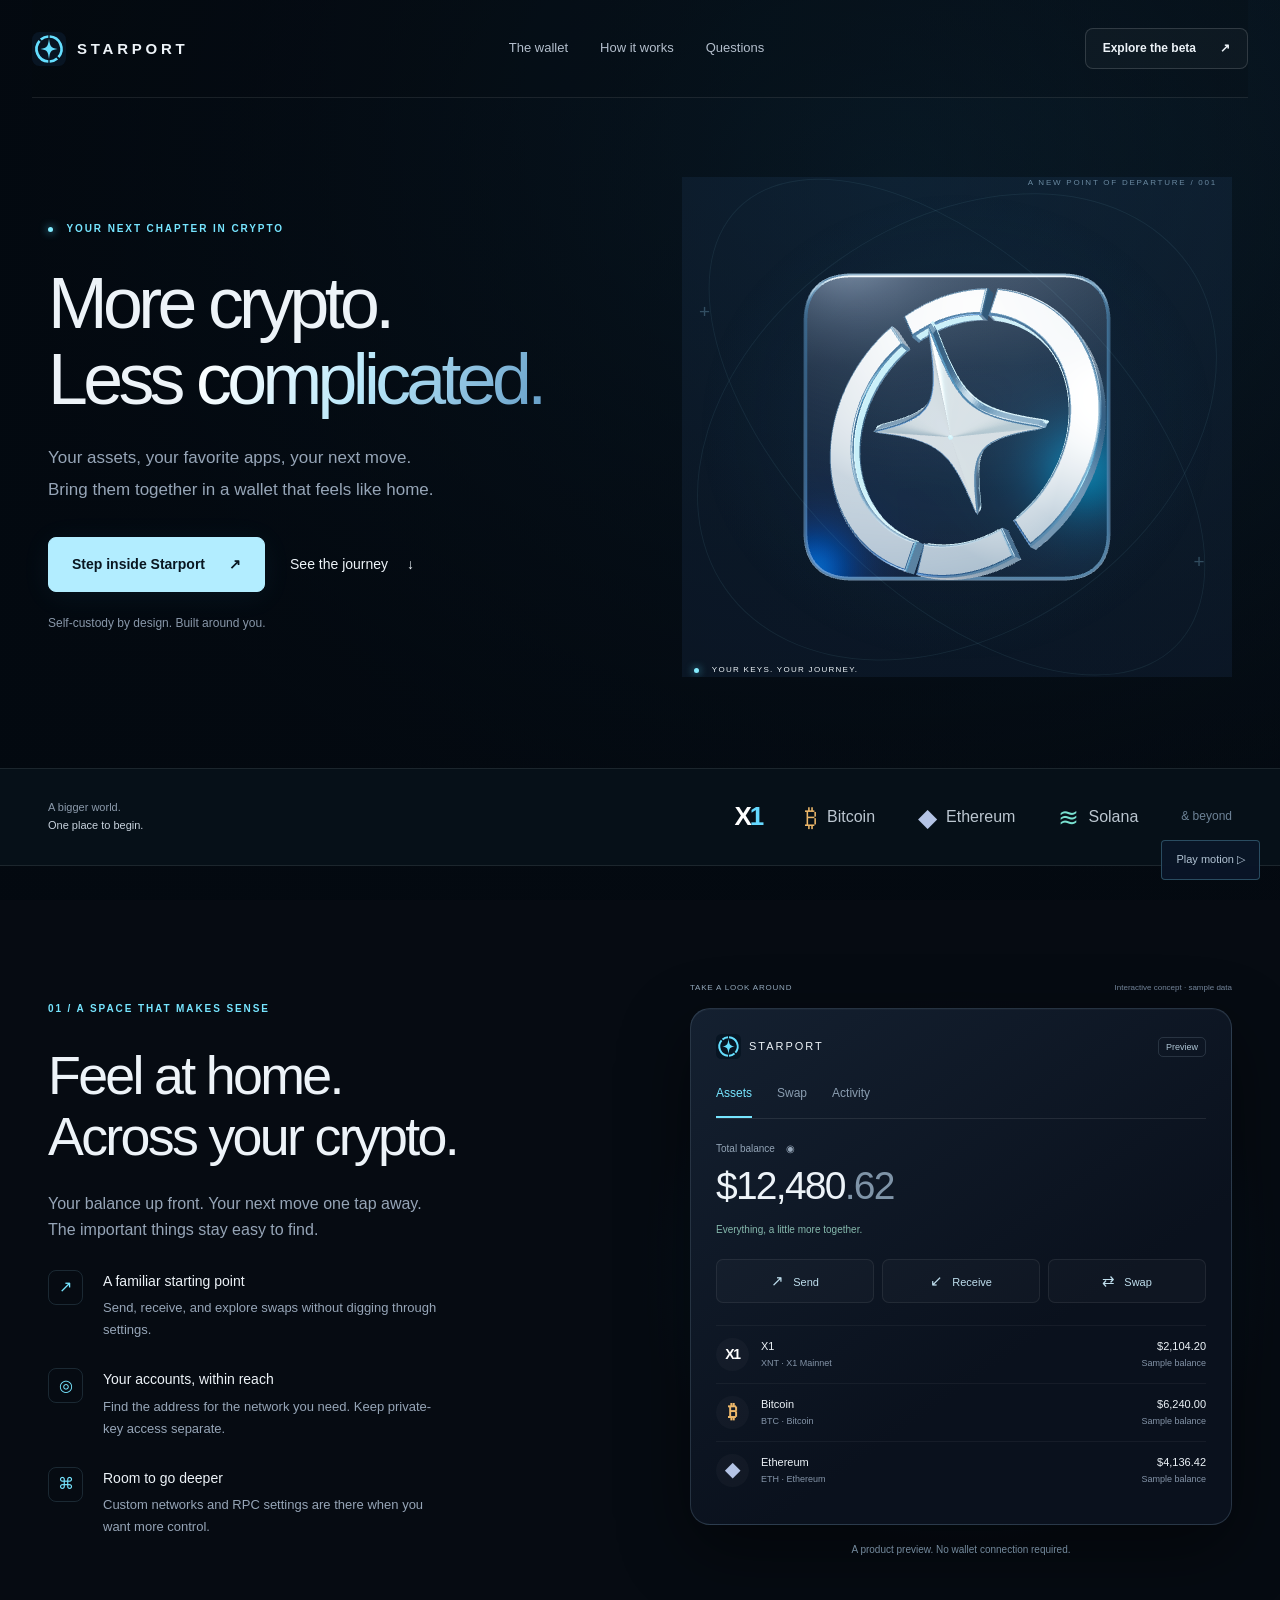
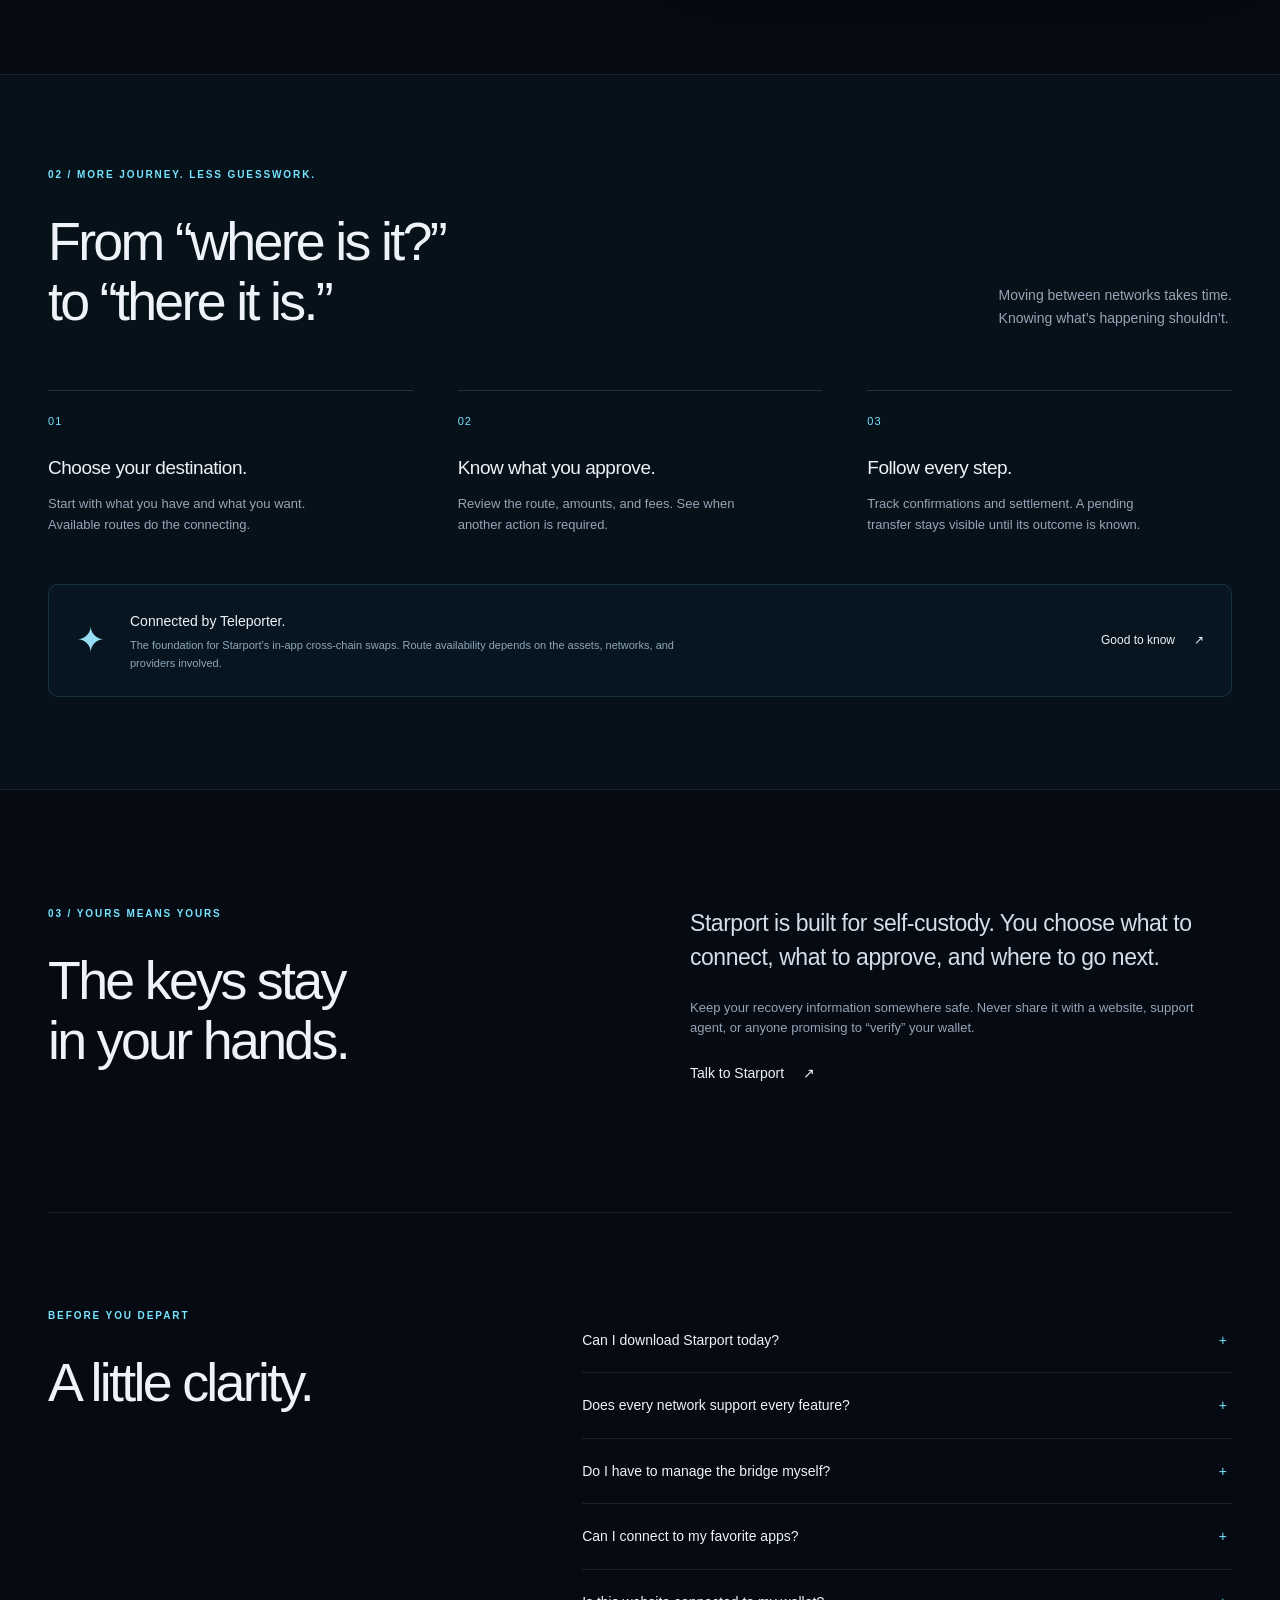
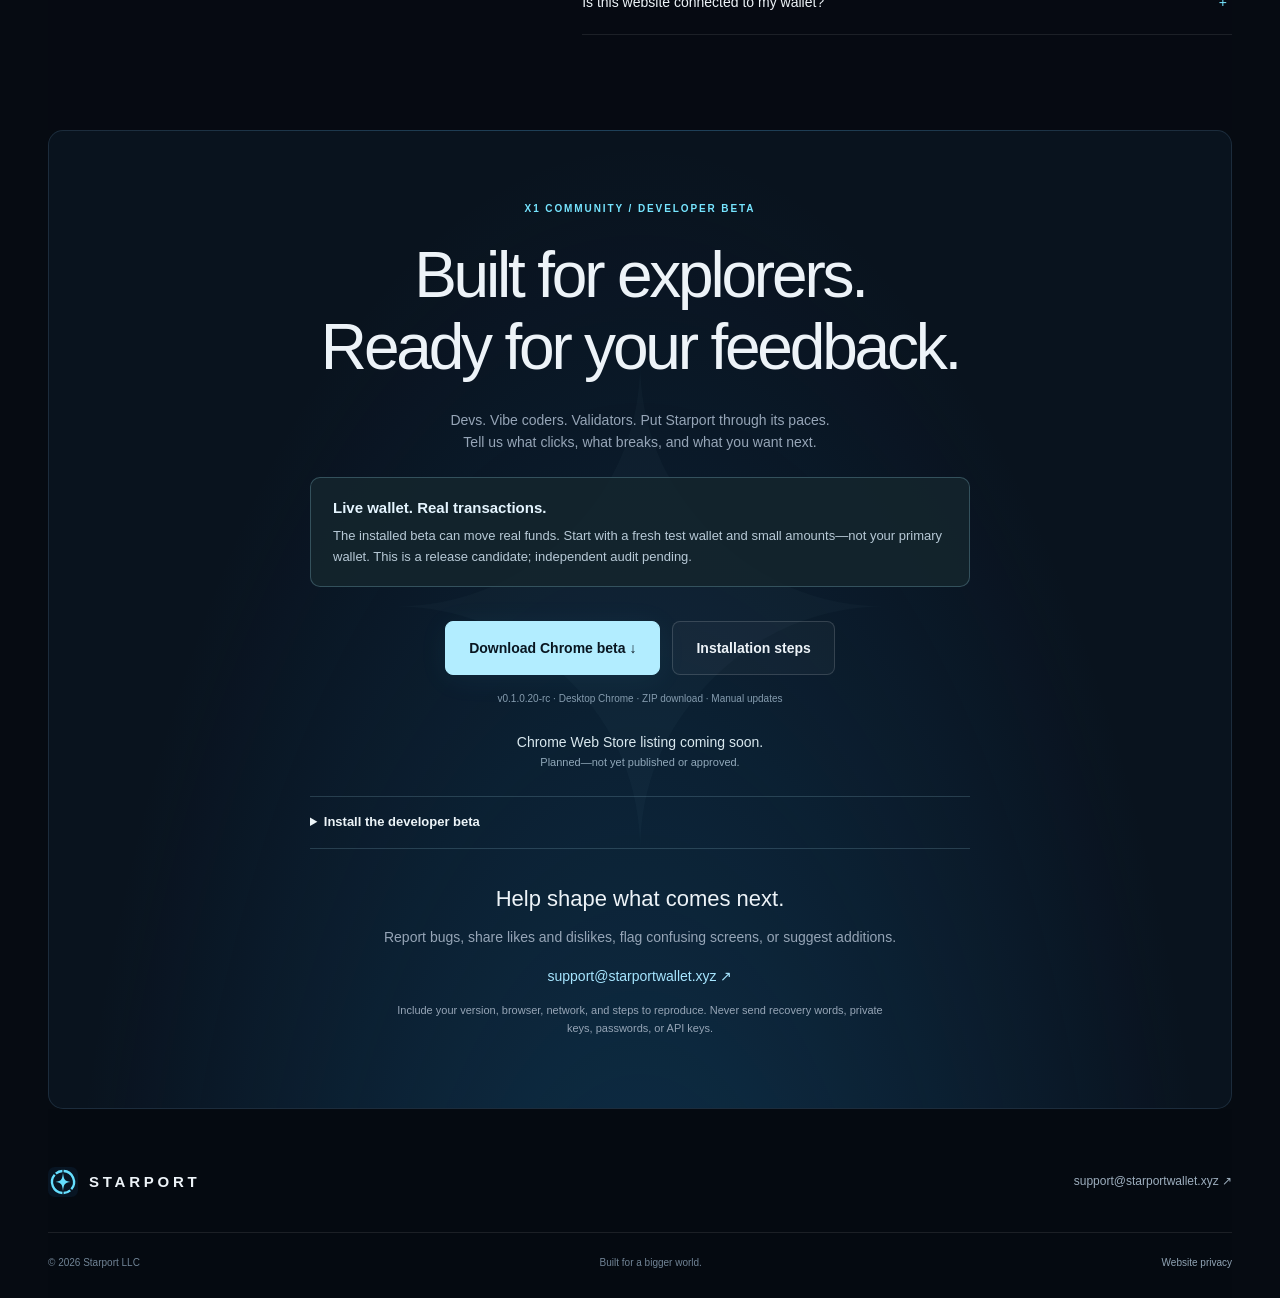
==== index.html @ 845c90f6 "beta: ship 0.1.0.20 download (approved visuals + astronaut cinema)" ====
<!doctype html>
<html lang="en">
<head>
  <meta charset="utf-8"><meta name="viewport" content="width=device-width,initial-scale=1">
  <meta name="theme-color" content="#060b12">
  <title>Starport — More crypto. Less complicated.</title>
  <meta name="description" content="Meet Starport, a self-custody wallet built to bring your crypto together. Explore the wallet, cross-chain journey tracking, and the Chrome release preview.">
  <meta property="og:title" content="Starport — More crypto. Less complicated."><meta property="og:description" content="Your keys. Your journey. A new home for your crypto."><meta property="og:type" content="website">
  <link rel="icon" href="assets/starport-mark.svg" type="image/svg+xml"><link rel="stylesheet" href="styles.87970f1f2871.css">
  <script src="script.26eb4e8bde75.js" defer></script><script src="cinema.3ae6d7ea10ac.js" defer></script>
</head>
<body>
<div class="cinema" aria-hidden="true"><video id="film-a" muted playsinline preload="none" tabindex="-1" disablepictureinpicture></video><video id="film-b" muted playsinline preload="none" tabindex="-1" disablepictureinpicture></video></div>
<a class="skip" href="#main">Skip to content</a>
<header class="header"><a class="wordmark" href="#" aria-label="Starport home"><img src="assets/starport-mark.svg" width="34" height="34" alt="">STARPORT</a><nav aria-label="Main navigation"><a href="#wallet">The wallet</a><a href="#journey">How it works</a><a href="#questions">Questions</a></nav><a class="button small" href="#access">Explore the beta <span aria-hidden="true">↗</span></a></header>
<main id="main">
<section class="hero wrap" aria-labelledby="hero-title">
  <div class="hero-copy"><p class="eyebrow"><span class="dot"></span> YOUR NEXT CHAPTER IN CRYPTO</p><h1 id="hero-title">More crypto.<br>Less <em>complicated.</em></h1><p class="lede">Your assets, your favorite apps, your next move.<br class="desktop"> Bring them together in a wallet that feels like home.</p><div class="hero-actions"><a class="button primary" href="#wallet">Step inside Starport <span aria-hidden="true">↗</span></a><a class="text-link" href="#journey">See the journey <span aria-hidden="true">↓</span></a></div><p class="quiet hero-note">Self-custody by design. Built around you.</p></div>
  <div class="hero-art"><div class="orbit orbit-one"></div><div class="orbit orbit-two"></div><div class="cross cross-one">+</div><div class="cross cross-two">+</div><div class="coordinate">A NEW POINT OF DEPARTURE / 001</div><iframe id="gyro" src="assets/gyroscope.html" title="Animated Starport emblem: independently rotating star and portal" loading="eager"></iframe><div class="art-bottom"><span><span class="dot"></span> YOUR KEYS. YOUR JOURNEY.</span><button id="motion" class="motion" type="button" aria-pressed="false">Pause motion <span aria-hidden="true">Ⅱ</span></button></div></div>
</section>
<section class="chain-band" aria-label="Network families"><div class="wrap chain-inner"><p>A bigger world.<br><strong>One place to begin.</strong></p><div class="chain-names"><span class="x1">X<span>1</span></span><span><b class="btc">₿</b> Bitcoin</span><span><b class="eth">◆</b> Ethereum</span><span><b class="sol">≋</b> Solana</span><span class="and-more">& beyond</span></div></div></section>
<section class="section wrap showcase" id="wallet"><div class="section-copy"><p class="eyebrow">01 / A SPACE THAT MAKES SENSE</p><h2>Feel at home.<br>Across your crypto.</h2><p>Your balance up front. Your next move one tap away. The important things stay easy to find.</p><div class="feature-line"><span>↗</span><div><h3>A familiar starting point</h3><p>Send, receive, and explore swaps without digging through settings.</p></div></div><div class="feature-line"><span>◎</span><div><h3>Your accounts, within reach</h3><p>Find the address for the network you need. Keep private-key access separate.</p></div></div><div class="feature-line"><span>⌘</span><div><h3>Room to go deeper</h3><p>Custom networks and RPC settings are there when you want more control.</p></div></div></div>
  <div class="demo-zone"><div class="demo-caption"><span>TAKE A LOOK AROUND</span><span>Interactive concept · sample data</span></div><div class="wallet-demo"><div class="wallet-top"><span class="wallet-brand"><img src="assets/starport-mark.svg" alt="" width="25" height="25"> STARPORT</span><span class="sample-pill">Preview</span></div><div role="tablist" aria-label="Explore the wallet" class="tabs"><button id="tab-assets" role="tab" aria-selected="true" aria-controls="panel-assets">Assets</button><button id="tab-swap" role="tab" aria-selected="false" aria-controls="panel-swap" tabindex="-1">Swap</button><button id="tab-activity" role="tab" aria-selected="false" aria-controls="panel-activity" tabindex="-1">Activity</button></div>
    <div id="panel-assets" role="tabpanel" aria-labelledby="tab-assets" tabindex="0"><div class="balance"><span>Total balance <span aria-hidden="true">◉</span></span><strong>$12,480<span>.62</span></strong><small>Everything, a little more together.</small></div><div class="quick-actions"><button data-demo="send">↗ <span>Send</span></button><button data-demo="receive">↙ <span>Receive</span></button><button data-tab="swap">⇄ <span>Swap</span></button></div><div class="asset-row"><b class="coin x1-coin">X1</b><div><strong>X1</strong><small>XNT · X1 Mainnet</small></div><div><strong>$2,104.20</strong><small>Sample balance</small></div></div><div class="asset-row"><b class="coin btc">₿</b><div><strong>Bitcoin</strong><small>BTC · Bitcoin</small></div><div><strong>$6,240.00</strong><small>Sample balance</small></div></div><div class="asset-row"><b class="coin eth">◆</b><div><strong>Ethereum</strong><small>ETH · Ethereum</small></div><div><strong>$4,136.42</strong><small>Sample balance</small></div></div></div>
    <div id="panel-swap" role="tabpanel" aria-labelledby="tab-swap" tabindex="0" hidden><div class="panel-title"><h3>Where to next?</h3><p>A clear view before you approve.</p></div><div class="swap-field"><label for="demo-amount">You send · sample route</label><div><input id="demo-amount" type="number" min="0" step="0.001" value="0.01"><strong>BTC <small>Bitcoin</small></strong></div></div><div class="swap-arrow" aria-hidden="true">↓</div><div class="swap-field"><span>You receive</span><div><strong id="demo-output">600.00</strong><strong>USDC <small>on X1</small></strong></div></div><p class="demo-warning">Illustrative only. This is not a live quote or an available-route guarantee.</p><button class="button primary full" id="demo-route">Explore the steps →</button></div>
    <div id="panel-activity" role="tabpanel" aria-labelledby="tab-activity" tabindex="0" hidden><div class="panel-title"><h3>Your journey, in view.</h3><p>Example: Bitcoin → USDC on X1</p></div><ol class="progress-list"><li class="complete"><span>✓</span><div><strong>Transfer submitted</strong><small>Source transaction sent</small></div></li><li class="current"><span>2</span><div><strong>Waiting for confirmations</strong><small>2 of 3 · illustrative progress</small></div></li><li><span>3</span><div><strong>Arrive on X1</strong><small>Waiting for the previous step</small></div></li></ol><div class="status-note">You can keep exploring.<small>Real activity follows network evidence, not a countdown.</small></div></div>
  </div><div class="demo-foot">A product preview. No wallet connection required.</div></div>
</section>
<section class="journey-section" id="journey"><div class="wrap"><div class="section-heading"><div><p class="eyebrow">02 / MORE JOURNEY. LESS GUESSWORK.</p><h2>From “where is it?”<br>to “there it is.”</h2></div><p>Moving between networks takes time.<br>Knowing what’s happening shouldn’t.</p></div><div class="journey-steps"><article><span class="step-number">01</span><h3>Choose your destination.</h3><p>Start with what you have and what you want. Available routes do the connecting.</p></article><article><span class="step-number">02</span><h3>Know what you approve.</h3><p>Review the route, amounts, and fees. See when another action is required.</p></article><article><span class="step-number">03</span><h3>Follow every step.</h3><p>Track confirmations and settlement. A pending transfer stays visible until its outcome is known.</p></article></div><div class="teleporter"><span class="mini-star">✦</span><div><strong>Connected by Teleporter.</strong><p>The foundation for Starport’s in-app cross-chain swaps. Route availability depends on the assets, networks, and providers involved.</p></div><a class="text-link" href="#questions">Good to know <span aria-hidden="true">↗</span></a></div></div></section>
<section class="section wrap ownership"><div><p class="eyebrow">03 / YOURS MEANS YOURS</p><h2>The keys stay<br>in your hands.</h2></div><div><p class="large-copy">Starport is built for self-custody. You choose what to connect, what to approve, and where to go next.</p><p>Keep your recovery information somewhere safe. Never share it with a website, support agent, or anyone promising to “verify” your wallet.</p><a class="text-link" href="mailto:support@starportwallet.xyz">Talk to Starport <span aria-hidden="true">↗</span></a></div></section>
<section class="wrap faq-section" id="questions"><div><p class="eyebrow">BEFORE YOU DEPART</p><h2>A little clarity.</h2></div><div class="faqs"><details><summary>Can I download Starport today?</summary><p>Yes. Experienced users can download the live developer beta below and load it unpacked in desktop Chrome. Mainnet transactions use real funds. The Chrome Web Store listing is coming soon (planned; not yet published or approved). iOS and Android are planned.</p></details><details><summary>Does every network support every feature?</summary><p>No. Holding assets, connecting to an app, signing transactions, and in-app swaps are different capabilities. Availability varies by network and route. A custom RPC does not automatically enable swaps or token-price data.</p></details><details><summary>Do I have to manage the bridge myself?</summary><p>Starport brings supported routes and their progress into the wallet. Networks still need time to confirm transactions, and some routes may need another approval or a recovery step. The wallet should tell you when action is required.</p></details><details><summary>Can I connect to my favorite apps?</summary><p>Connection depends on the app’s wallet discovery and the network it uses. Starport’s browser extension is being tested with compatible apps. Some apps need to add Starport to their wallet picker.</p></details><details><summary>Is this website connected to my wallet?</summary><p>No. The preview uses sample data and cannot sign or send transactions. It does not ask for your seed phrase, private key, or wallet connection.</p></details></div></section>
<section class="wrap access" id="access"><div class="access-glow" aria-hidden="true">✦</div><p class="eyebrow">X1 COMMUNITY / DEVELOPER BETA</p><h2>Built for explorers.<br>Ready for your feedback.</h2><p>Devs. Vibe coders. Validators. Put Starport through its paces.<br>Tell us what clicks, what breaks, and what you want next.</p><div class="live-notice"><strong>Live wallet. Real transactions.</strong><span>The installed beta can move real funds. Start with a fresh test wallet and small amounts—not your primary wallet. This is a release candidate; independent audit pending.</span></div><div class="beta-actions"><a class="button primary" href="downloads/STARPORT_BETA_0.1.0.20.zip" download>Download Chrome beta ↓</a><a class="button" href="#beta-install">Installation steps</a></div><span class="access-note">v0.1.0.20-rc · Desktop Chrome · ZIP download · Manual updates</span><p class="store-note">Chrome Web Store listing coming soon.<small>Planned—not yet published or approved.</small></p><details class="beta-details" id="beta-install"><summary>Install the developer beta</summary><ol><li>Download and extract the ZIP into a permanent folder.</li><li>Open <code>chrome://extensions</code> in Chrome and turn on <strong>Developer mode</strong>.</li><li>Choose <strong>Load unpacked</strong> and select the package’s <strong>extension</strong> folder containing <code>manifest.json</code>.</li><li>Pin Starport, open it, and create a separate beta wallet. Back up your recovery information privately.</li></ol><p>This unpacked build requires manual updates. Finish pending approvals and back up recovery information before updating. Do not uninstall or clear storage to update.</p><a href="downloads/START_HERE.txt" download>Full testing and update guide ↗</a> · <a href="downloads/SHA256SUMS.txt">Package checksum ↗</a><p class="build-limit">641 unit/regression tests passed. Fresh integrated browser testing for this build remains outstanding. Some swap routes require provider configuration.</p></details><div class="beta-feedback"><h3>Help shape what comes next.</h3><p>Report bugs, share likes and dislikes, flag confusing screens, or suggest additions.</p><a class="text-link" href="mailto:support@starportwallet.xyz?subject=Starport%20beta%200.1.0.20%20%E2%80%94%20feedback&body=Type%3A%20Bug%20%2F%20Feedback%20%2F%20Feature%20request%0AChrome%20version%20and%20OS%3A%0ANetwork%20and%20site%3A%0ASteps%20to%20reproduce%3A%0AExpected%20%2F%20actual%20result%3A%0AWhat%20I%20liked%20%2F%20disliked%3A%0ASuggested%20additions%3A%0A%0ADo%20not%20include%20recovery%20words%2C%20private%20keys%2C%20passwords%2C%20or%20API%20keys.">support@starportwallet.xyz ↗</a><p class="feedback-hint">Include your version, browser, network, and steps to reproduce. Never send recovery words, private keys, passwords, or API keys.</p></div></section>
</main>
<footer class="wrap"><div class="footer-top"><a class="wordmark" href="#" aria-label="Starport home"><img src="assets/starport-mark.svg" width="30" height="30" alt="">STARPORT</a><a href="mailto:support@starportwallet.xyz">support@starportwallet.xyz ↗</a></div><div class="footer-bottom"><span>© 2026 Starport LLC</span><span>Built for a bigger world.</span><button class="text-link" id="site-privacy">Website privacy</button></div></footer>
<dialog id="info-dialog" aria-labelledby="dialog-title" aria-describedby="dialog-copy"><form method="dialog"><button class="dialog-close" aria-label="Close dialog">×</button></form><p class="eyebrow">STARPORT / PREVIEW</p><h2 id="dialog-title"></h2><p id="dialog-copy"></p></dialog>
</body></html>
---- styles.87970f1f2871.css ----
:root{color-scheme:dark;--bg:#060b12;--panel:#0c1420;--line:#ffffff17;--ink:#edf3f8;--muted:#96a5b7;--cyan:#76e5ff}*{box-sizing:border-box}html{scroll-behavior:smooth;scroll-padding-top:90px}body{margin:0;background:var(--bg);color:var(--ink);font-family:Inter,Arial,Helvetica,sans-serif;font-size:16px;line-height:1.6;-webkit-font-smoothing:antialiased}button,input{font:inherit}button,a,input,summary{-webkit-tap-highlight-color:transparent}a{color:inherit;text-decoration:none}button,summary{cursor:pointer}button{color:inherit}a:focus-visible,button:focus-visible,input:focus-visible,summary:focus-visible,[tabindex]:focus-visible{outline:2px solid var(--cyan);outline-offset:5px}button:disabled{cursor:default}button{border:0}img{max-width:100%}.wrap{width:min(1220px,calc(100% - 96px));margin-inline:auto}.header{width:min(1340px,calc(100% - 64px));margin:auto;height:98px;display:flex;align-items:center;justify-content:space-between;border-bottom:1px solid var(--line);gap:25px}.wordmark{display:inline-flex;align-items:center;gap:11px;font-size:15px;font-weight:600;letter-spacing:.25em}.header nav{display:flex;gap:32px;color:#b4bfcd;font-size:13px}.header nav a:hover,footer a:hover{color:var(--cyan)}.button{display:inline-flex;align-items:center;justify-content:center;gap:24px;border-radius:8px;padding:15px 23px;background:#ffffff08;border:1px solid #ffffff25;font-weight:600;font-size:14px;transition:background .2s,transform .2s}.button:hover{background:#ffffff12;transform:translateY(-2px)}.button.primary{background:#b2edff;border-color:#b2edff;color:#091621;box-shadow:0 4px 30px #4ccdff10}.button.primary:hover{background:#d1f5ff}.button.small{padding:10px 17px;font-size:12px}.text-link{display:inline-flex;align-items:center;gap:19px;font-size:14px;background:none;padding:0}.text-link:hover{color:var(--cyan)}.hero{display:grid;grid-template-columns:1.14fr 1fr;align-items:center;min-height:670px;gap:8px;padding-block:64px 76px}.eyebrow{font-size:10px;font-weight:600;letter-spacing:.19em;color:var(--cyan);margin:0 0 28px}.dot{display:inline-block;width:5px;height:5px;border-radius:50%;background:#82ecff;box-shadow:0 0 9px #56d8ff;vertical-align:middle;margin-right:9px}h1,h2,h3,p{margin-top:0}h1{font-size:clamp(48px,5.6vw,78px);font-weight:500;line-height:1.06;letter-spacing:-.065em;margin-bottom:25px}h1 em{font-style:normal;background:linear-gradient(115deg,#fff 4%,#b9e7f9 50%,#659ec8);background-clip:text;-webkit-background-clip:text;color:transparent}.lede{font-size:17px;line-height:1.85;color:var(--muted);margin-bottom:32px}.hero-actions{display:flex;align-items:center;gap:25px}.quiet{color:#8897a9;font-size:12px}.hero-note{margin:22px 0 0}.hero-art{height:500px;position:relative;background:radial-gradient(ellipse,#102e484f 0,transparent 66%);isolation:isolate}.hero-art iframe{border:0;position:absolute;inset:0;width:100%;height:100%;z-index:1;pointer-events:none}.coordinate{position:absolute;right:15px;top:0;font-size:8px;letter-spacing:.22em;color:#668399}.orbit{position:absolute;inset:45px -8px;border:1px solid #92d3ef14;border-radius:50%;transform:rotate(-35deg);z-index:-1}.orbit-two{inset:85px -35px;transform:rotate(45deg)}.cross{position:absolute;font-size:19px;color:#7ab2cd55}.cross-one{left:3%;top:24%}.cross-two{right:5%;bottom:20%}.art-bottom{position:absolute;bottom:0;left:12px;right:12px;display:flex;justify-content:space-between;align-items:center;font-size:8px;letter-spacing:.16em;z-index:2}.motion{font-size:10px;background:none;color:#b2c4d4;border:1px solid #b2c4d428;padding:7px 10px;border-radius:4px;letter-spacing:0}.chain-band{border-block:1px solid var(--line);background:#0b131c70}.chain-inner{display:flex;align-items:center;justify-content:space-between;gap:40px;padding-block:27px}.chain-inner p{font-size:11px;line-height:1.6;color:#8b9aab;margin:0;min-width:130px}.chain-inner strong{color:#c9d4df;font-weight:400}.chain-names{display:flex;align-items:center;gap:43px;color:#bbc6d0;font-size:16px}.chain-names>span{display:flex;align-items:center;gap:9px;white-space:nowrap}.chain-names b{font-size:25px;font-weight:500}.x1{font-size:26px!important;font-weight:800;letter-spacing:-.08em;gap:0!important;color:white}.x1>span{color:#65d9ff}.btc{color:#edb86a}.eth{color:#b4c4e5}.sol{color:#79e1d0}.chain-names .and-more{color:#6d8397;font-size:12px}.section{padding-block:116px}h2{font-size:clamp(36px,4.2vw,54px);font-weight:500;line-height:1.13;letter-spacing:-.05em;margin-bottom:25px}.showcase{display:grid;grid-template-columns:1fr 1fr;gap:100px;align-items:center}.section-copy>p:not(.eyebrow){color:var(--muted);max-width:380px;font-size:16px}.feature-line{display:flex;gap:20px;margin-top:27px}.feature-line>span{width:35px;height:35px;border:1px solid #91d5ee26;display:grid;place-items:center;border-radius:8px;color:var(--cyan);flex-shrink:0}.feature-line h3{font-size:14px;font-weight:500;margin-bottom:5px}.feature-line p{font-size:13px;line-height:1.7;color:var(--muted);max-width:340px;margin:0}.demo-zone{position:relative}.demo-zone:before{content:'';position:absolute;inset:0 -65px;background:radial-gradient(ellipse,#0a5a873a,transparent 70%);z-index:-1}.demo-caption{display:flex;justify-content:space-between;gap:12px;font-size:8px;letter-spacing:.1em;color:#92a7ba;margin-bottom:14px}.demo-caption span:last-child{letter-spacing:0;color:#728398}.wallet-demo{padding:25px;background:linear-gradient(145deg,#142030,#0a111d 64%);border:1px solid #667e944f;border-radius:20px;box-shadow:0 24px 70px #0007,inset 0 1px #ffffff08;min-height:495px}.wallet-top{display:flex;align-items:center;justify-content:space-between;margin-bottom:25px}.wallet-brand{display:flex;align-items:center;gap:8px;font-size:11px;letter-spacing:.18em}.sample-pill{font-size:9px;color:#adc4d4;border:1px solid #adc4d42b;border-radius:5px;padding:2px 7px}.tabs{display:flex;border-bottom:1px solid var(--line);gap:25px}.tabs button{font-size:12px;color:#8a9db0;background:none;padding:0 0 12px;border-bottom:2px solid transparent}.tabs button[aria-selected=true]{color:var(--cyan);border-color:var(--cyan)}[hidden]{display:none!important}.balance{padding:22px 0 18px}.balance>span{display:block;font-size:10px;color:#93a4b6}.balance>span span{margin-left:8px}.balance>strong{display:block;font-size:39px;letter-spacing:-.045em;font-weight:500;line-height:1.5}.balance>strong span{color:#7f94a8}.balance>small{font-size:10px;color:#86b9ad}.quick-actions{display:flex;gap:8px;margin-bottom:22px}.quick-actions button{background:#ffffff06;border:1px solid #ffffff12;border-radius:7px;color:#bfdeed;flex:1;padding:9px;font-size:15px}.quick-actions button span{font-size:11px;margin-left:5px}.quick-actions button:hover{background:#18354b}.asset-row{display:flex;align-items:center;gap:12px;padding:12px 0;border-top:1px solid #ffffff0c}.coin{width:33px;height:33px;border-radius:50%;background:#ffffff07;display:grid;place-items:center;font-size:19px}.x1-coin{color:white;font-size:14px;letter-spacing:-.1em}.asset-row div{display:flex;flex-direction:column}.asset-row strong{font-size:11px;font-weight:500}.asset-row small{font-size:9px;color:#8494a8}.asset-row div:last-child{margin-left:auto;text-align:right}.demo-foot{font-size:10px;text-align:center;color:#748a9d;margin-top:17px}.panel-title{padding-top:22px}.panel-title h3{font-size:19px;margin-bottom:2px;font-weight:500;letter-spacing:-.02em}.panel-title p{font-size:11px;color:var(--muted)}.swap-field{padding:14px;border-radius:9px;background:#ffffff05;border:1px solid var(--line)}.swap-field>span,.swap-field>label{font-size:10px;color:var(--muted)}.swap-field>div{display:flex;align-items:center;justify-content:space-between;gap:15px}.swap-field input{width:55%;min-width:0;font-size:26px;color:white;border:0;background:transparent}.swap-field strong{font-size:20px;font-weight:500}.swap-field div>strong:last-child{font-size:13px;text-align:right}.swap-field small{display:block;font-size:9px;color:var(--muted)}.swap-arrow{text-align:center;color:var(--cyan);font-size:16px;height:24px}.demo-warning{font-size:10px;color:#8ca6ba;line-height:1.5;margin:15px 0}.full{width:100%;padding:10px;font-size:12px}.progress-list{list-style:none;padding:5px 0 10px;margin:0}.progress-list li{display:flex;align-items:center;gap:14px;padding:16px 0;position:relative}.progress-list li:not(:last-child):after{content:'';position:absolute;left:15px;top:47px;height:16px;width:1px;background:#30495d}.progress-list li>span{width:31px;height:31px;border:1px solid #42576b;border-radius:50%;display:grid;place-items:center;font-size:12px;color:#96a8bb}.progress-list strong{font-size:12px;font-weight:500;display:block}.progress-list small{font-size:10px;color:#8da1b5}.progress-list .complete>span{color:#8bd4c0;border-color:#347566}.progress-list .current>span{color:var(--cyan);border-color:var(--cyan);box-shadow:0 0 20px #00c8ff20}.status-note{font-size:12px;background:#11293a;padding:14px;border-radius:8px;color:#d0ecf6}.status-note small{display:block;font-size:10px;color:#9ab4c4;margin-top:4px}.journey-section{background:linear-gradient(135deg,#0c1722,#080f18);padding:92px 0;border-block:1px solid var(--line)}.section-heading{display:flex;justify-content:space-between;align-items:end;gap:50px}.section-heading>p{color:var(--muted);font-size:14px;margin-bottom:28px}.journey-steps{display:grid;grid-template-columns:repeat(3,1fr);margin:33px 0 48px;gap:45px}.journey-steps article{border-top:1px solid #7ac8ea30;padding-top:22px}.step-number{font-size:11px;color:var(--cyan);letter-spacing:.1em;display:block;margin-bottom:22px}.journey-steps h3{font-size:19px;font-weight:500;letter-spacing:-.025em;margin-bottom:11px}.journey-steps p{color:var(--muted);font-size:13px;max-width:290px;margin-bottom:0}.teleporter{border:1px solid #6cc9eb2b;border-radius:10px;display:flex;align-items:center;gap:25px;padding:23px 27px;background:#0a1f2d5c}.mini-star{font-size:35px;color:#95ddf5}.teleporter strong{font-size:14px;font-weight:500}.teleporter p{font-size:11px;color:#8da6b9;max-width:580px;margin:4px 0 0}.teleporter a{margin-left:auto;white-space:nowrap;font-size:12px}.ownership{display:grid;grid-template-columns:1fr 1fr;gap:100px;border-bottom:1px solid var(--line)}.ownership .large-copy{font-size:23px;letter-spacing:-.02em;color:#d4dee8;line-height:1.5}.ownership p:not(.eyebrow):not(.large-copy){color:var(--muted);font-size:13px}.ownership a{margin-top:10px}.faq-section{padding-block:95px;display:grid;grid-template-columns:1fr 1.4fr;gap:70px}.faqs details{border-bottom:1px solid var(--line)}.faqs summary{list-style:none;padding:21px 32px 21px 0;font-size:14px;position:relative}.faqs summary::-webkit-details-marker{display:none}.faqs summary:after{content:'+';position:absolute;right:5px;color:var(--cyan)}.faqs details[open] summary:after{content:'−'}.faqs p{font-size:13px;color:var(--muted);padding-right:15px;line-height:1.8}.access{position:relative;overflow:hidden;text-align:center;border:1px solid #8cc8eb25;border-radius:15px;padding:70px 20px;background:radial-gradient(ellipse at 50% 145%,#155d8975,transparent 70%),#0a1420}.access h2{font-size:clamp(40px,5vw,66px);position:relative}.access p:not(.eyebrow){color:var(--muted);font-size:14px;position:relative}.access .eyebrow{margin-bottom:22px;position:relative}.access .button{position:relative;margin-top:10px}.access-note{display:block;position:relative;font-size:10px;color:#859caf;margin-top:16px}.access-glow{position:absolute;font-size:650px;line-height:1;left:50%;top:50%;transform:translate(-50%,-50%);color:#9adfff06;pointer-events:none}footer{padding-top:58px;padding-bottom:27px}.footer-top{display:flex;align-items:center;justify-content:space-between;padding-bottom:35px}.footer-top>a:last-child{font-size:12px;color:#9daebe}.footer-bottom{border-top:1px solid var(--line);padding-top:22px;display:flex;justify-content:space-between;font-size:10px;color:#718496}.footer-bottom button{font-size:10px;color:#91a4b5}dialog{width:min(480px,calc(100% - 32px));border:1px solid #608ea755;border-radius:16px;padding:38px;background:#101e2c;color:var(--ink)}dialog::backdrop{background:#000b;backdrop-filter:blur(5px)}dialog h2{font-size:29px}dialog p:last-child{font-size:14px;color:#b6c6d5}dialog .eyebrow{margin-bottom:15px}.dialog-close{position:absolute;right:16px;top:10px;color:#b6c6d5;background:none;font-size:25px}.skip{position:fixed;top:8px;left:8px;transform:translateY(-150%);background:white;color:black;padding:10px;z-index:10}.skip:focus{transform:none}
@media(min-width:1450px){.hero{min-height:740px}.hero-art{height:560px}}@media(max-width:1100px){.chain-names{gap:23px}.showcase{gap:55px}.hero-actions{gap:15px}.hero-actions .button{padding-inline:16px}.hero-actions .text-link{font-size:12px}.hero-art{height:420px}.hero{min-height:600px}.ownership{gap:50px}}@media(max-width:800px){.wrap{width:calc(100% - 48px)}.header{width:calc(100% - 40px);height:80px}.header nav{display:none}.hero{grid-template-columns:1fr;padding-top:58px;padding-bottom:30px;gap:12px}.hero-copy{max-width:620px}.hero h1{font-size:clamp(44px,8.6vw,68px)}.hero-art{height:420px;max-width:550px;width:100%;margin:auto}.hero-actions{gap:24px}.coordinate{top:20px}.chain-inner{gap:24px;align-items:start}.chain-names{flex-wrap:wrap;gap:14px 25px;font-size:13px}.chain-names b{font-size:20px}.section{padding-block:75px}.showcase{gap:50px;grid-template-columns:1fr}.section-copy>p:not(.eyebrow),.feature-line p{max-width:100%}.demo-zone{max-width:480px;width:100%;margin:auto}.demo-zone:before{inset:0 -20px}.journey-section{padding-block:65px}.section-heading{display:block}.journey-steps{gap:22px}.journey-steps h3{font-size:17px}.teleporter{flex-wrap:wrap;gap:15px}.teleporter div{flex:1}.teleporter a{margin-left:50px}.ownership{grid-template-columns:1fr;gap:14px}.ownership .large-copy{font-size:21px}.faq-section{grid-template-columns:1fr;gap:10px;padding-block:65px}.access{padding-block:55px}}@media(max-width:480px){.wrap{width:calc(100% - 36px)}.header{width:calc(100% - 32px);gap:10px}.wordmark{font-size:12px;gap:7px;letter-spacing:.18em}.wordmark img{width:28px;height:28px}.header .button{font-size:10px;padding:9px;gap:8px}.hero{padding-top:42px}.eyebrow{font-size:8px;margin-bottom:23px}.hero h1{font-size:44px}.lede{font-size:14px;line-height:1.8}.desktop{display:none}.hero-actions{gap:20px;flex-wrap:wrap}.hero-actions .button{font-size:12px;padding:13px 16px;gap:12px}.hero-note{font-size:10px}.hero-art{height:340px}.coordinate{font-size:7px}.orbit{inset:45px 0}.orbit-two{inset:80px -5px}.art-bottom{left:0;right:0;font-size:7px;letter-spacing:.08em}.chain-inner{flex-direction:column;gap:17px}.chain-inner p br{display:none}.chain-inner p strong{margin-left:4px}.chain-names{gap:15px 22px}.chain-names .and-more{font-size:10px}.wallet-demo{padding:20px;min-height:490px}.demo-caption{font-size:7px}.journey-steps{grid-template-columns:1fr;gap:27px}.step-number{margin-bottom:12px}.journey-steps p{max-width:none}.teleporter{padding:19px 15px}.teleporter div{min-width:190px}.teleporter a{margin-left:0}.footer-top{align-items:start;gap:22px;flex-direction:column}.footer-bottom{flex-wrap:wrap;gap:18px}.footer-bottom>span:nth-child(2){display:none}.access h2{font-size:40px}}@media(prefers-reduced-motion:reduce){html{scroll-behavior:auto}*,*:before,*:after{animation:none!important;transition:none!important}}
.hero-art{overflow:clip}.hero-copy,.hero-art{min-width:0}
body{overflow-x:clip}
/* Cinematic background: two alternating clips beneath readable content. */
body{isolation:isolate;background:#060b12}.cinema{position:fixed;inset:0;z-index:-2;overflow:hidden;pointer-events:none;background:radial-gradient(ellipse at 70% 20%,#123449,#060b12 70%)}.cinema video{position:absolute;inset:0;width:100%;height:100%;object-fit:cover;opacity:0}.cinema:after{content:'';position:absolute;inset:0;z-index:2;background:linear-gradient(90deg,rgba(3,9,16,.88),rgba(3,9,16,.4)),linear-gradient(0deg,rgba(3,9,16,.6),rgba(3,9,16,.18));}.hero-art iframe{mix-blend-mode:screen}.header{background:#060b1233}.chain-band{background:#08121bd9}.journey-section{background:#08121be8}.ownership,.faq-section{background:#060b1280}.motion{position:fixed;right:20px;bottom:20px;z-index:50;background:#0a1628ed;border-color:#78cce84d;font-size:11px;padding:10px 14px;backdrop-filter:blur(12px)}.hero-art{isolation:auto}.art-bottom{position:static}.art-bottom>span{position:absolute;bottom:0;left:12px}.access{background:radial-gradient(ellipse at 50% 145%,#155d8975,transparent 70%),#0a1420e8}footer{background:#060b1299}@media(max-width:600px){.cinema:after{background:linear-gradient(90deg,#030910d9,#030910a6)}.motion{right:12px;bottom:12px}}

.live-notice{position:relative;max-width:660px;margin:24px auto;background:#14252ddd;border:1px solid #94cfdf44;border-radius:10px;padding:18px 22px;text-align:left}.live-notice strong{display:block;font-size:15px;color:#e5f5ff}.live-notice span{display:block;color:#b7c9d6;font-size:13px;margin-top:6px}.beta-actions{position:relative;display:flex;gap:12px;justify-content:center;flex-wrap:wrap}.store-note{margin:24px 0!important;color:#d9e8ef!important}.store-note small{display:block;font-size:11px;color:#91a8ba}.beta-details{position:relative;max-width:660px;margin:25px auto;text-align:left;border-block:1px solid #99cada33;padding:15px 0;font-size:13px;color:#c1d4df}.beta-details summary{font-weight:600;color:#ecf4f8}.beta-details li{margin:10px 0}.beta-details a{color:#a6e5ff}.beta-details p{font-size:12px!important}.beta-details .build-limit{font-size:11px!important;margin-top:18px}.beta-feedback{position:relative;max-width:650px;margin:32px auto 0}.beta-feedback h3{font-size:22px;font-weight:500;margin-bottom:10px}.beta-feedback .feedback-hint{font-size:11px!important;max-width:490px;margin:14px auto 0!important}.beta-feedback a{color:#a6e5ff}.beta-details:target{outline:1px solid #77ddff55;outline-offset:8px}
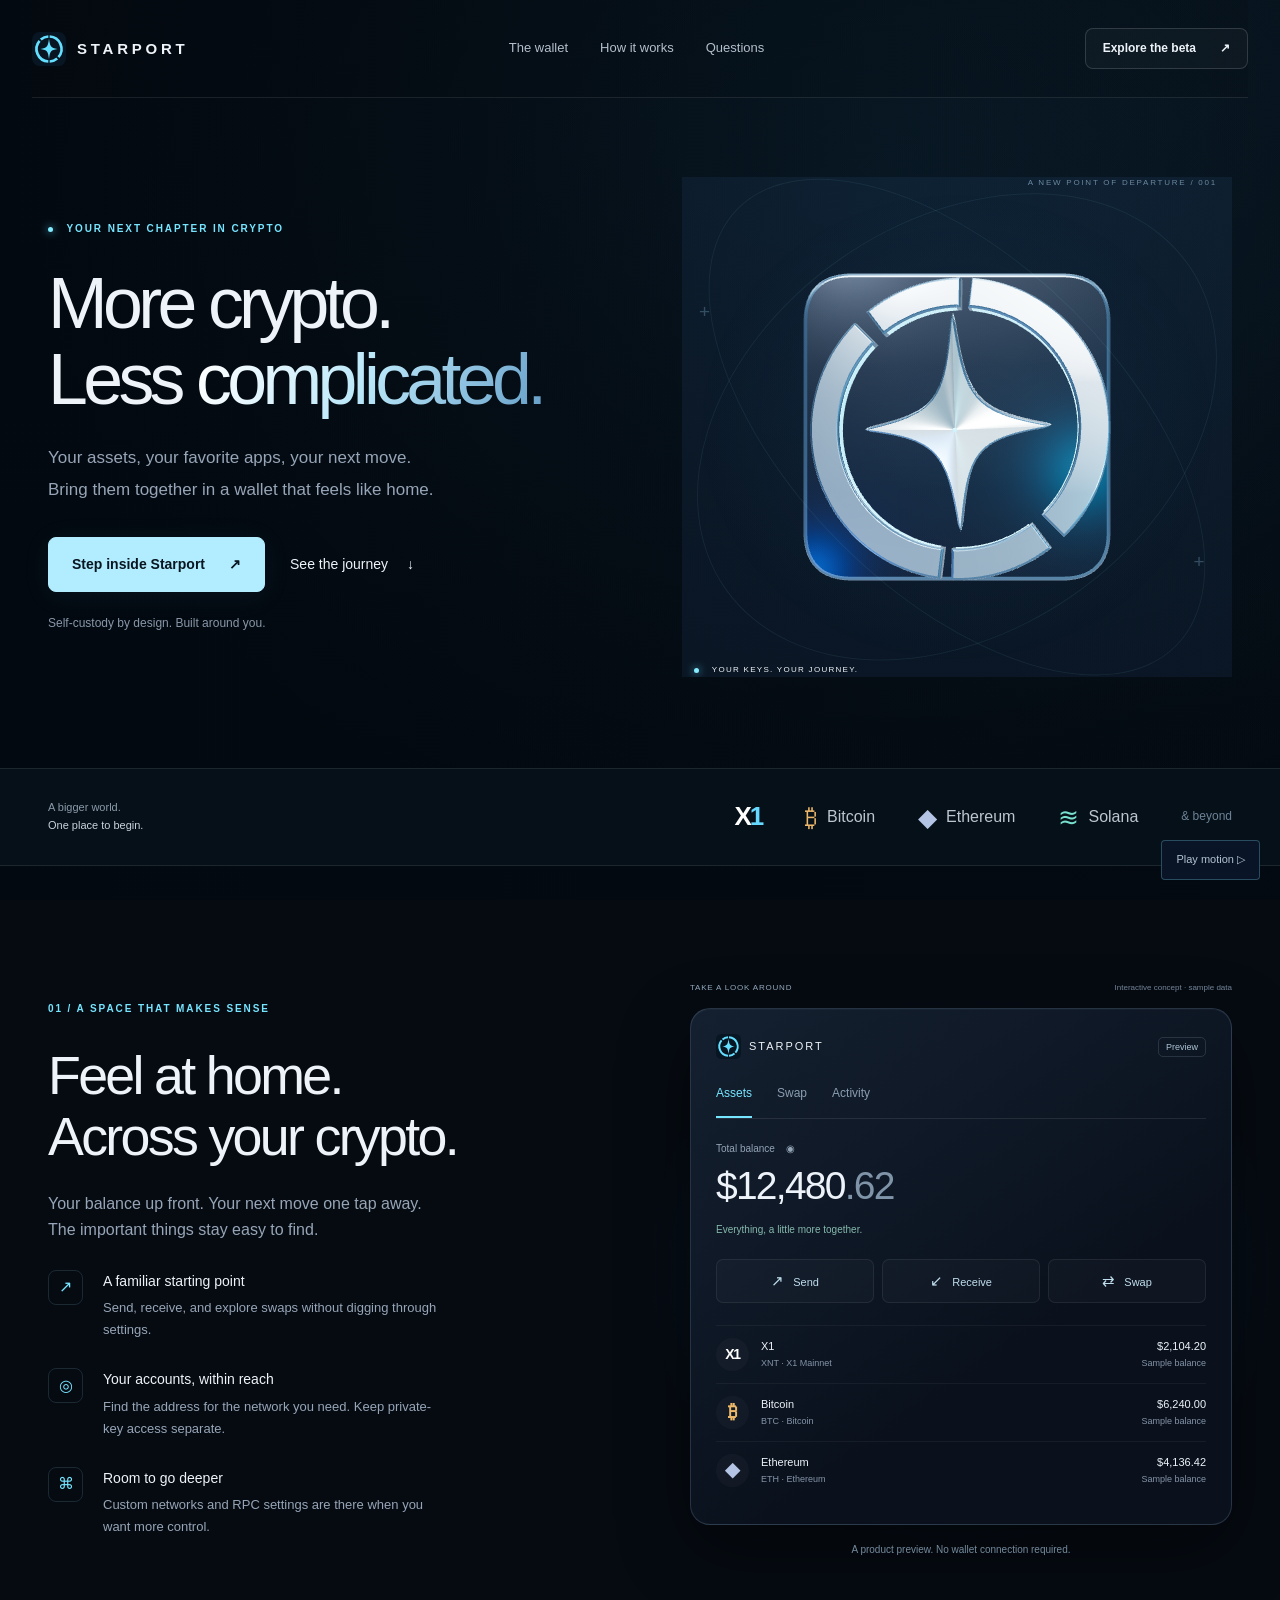
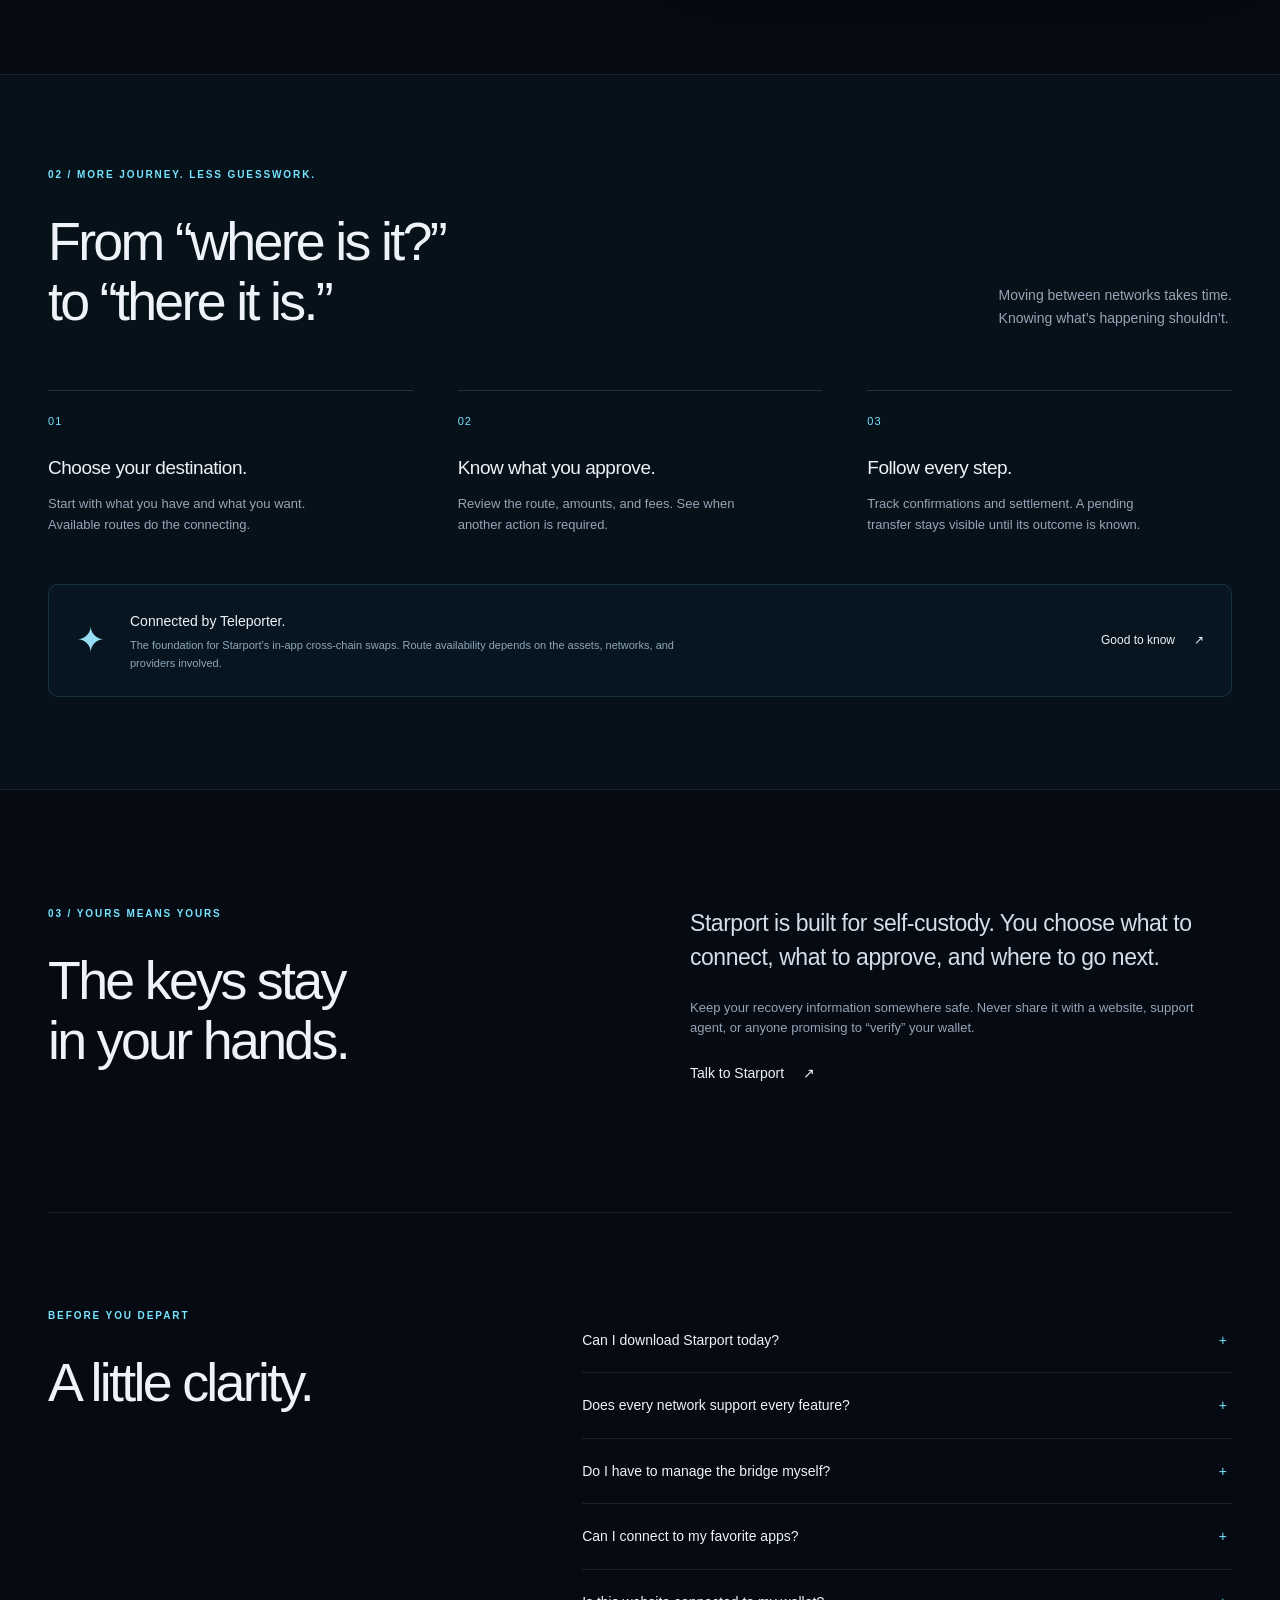
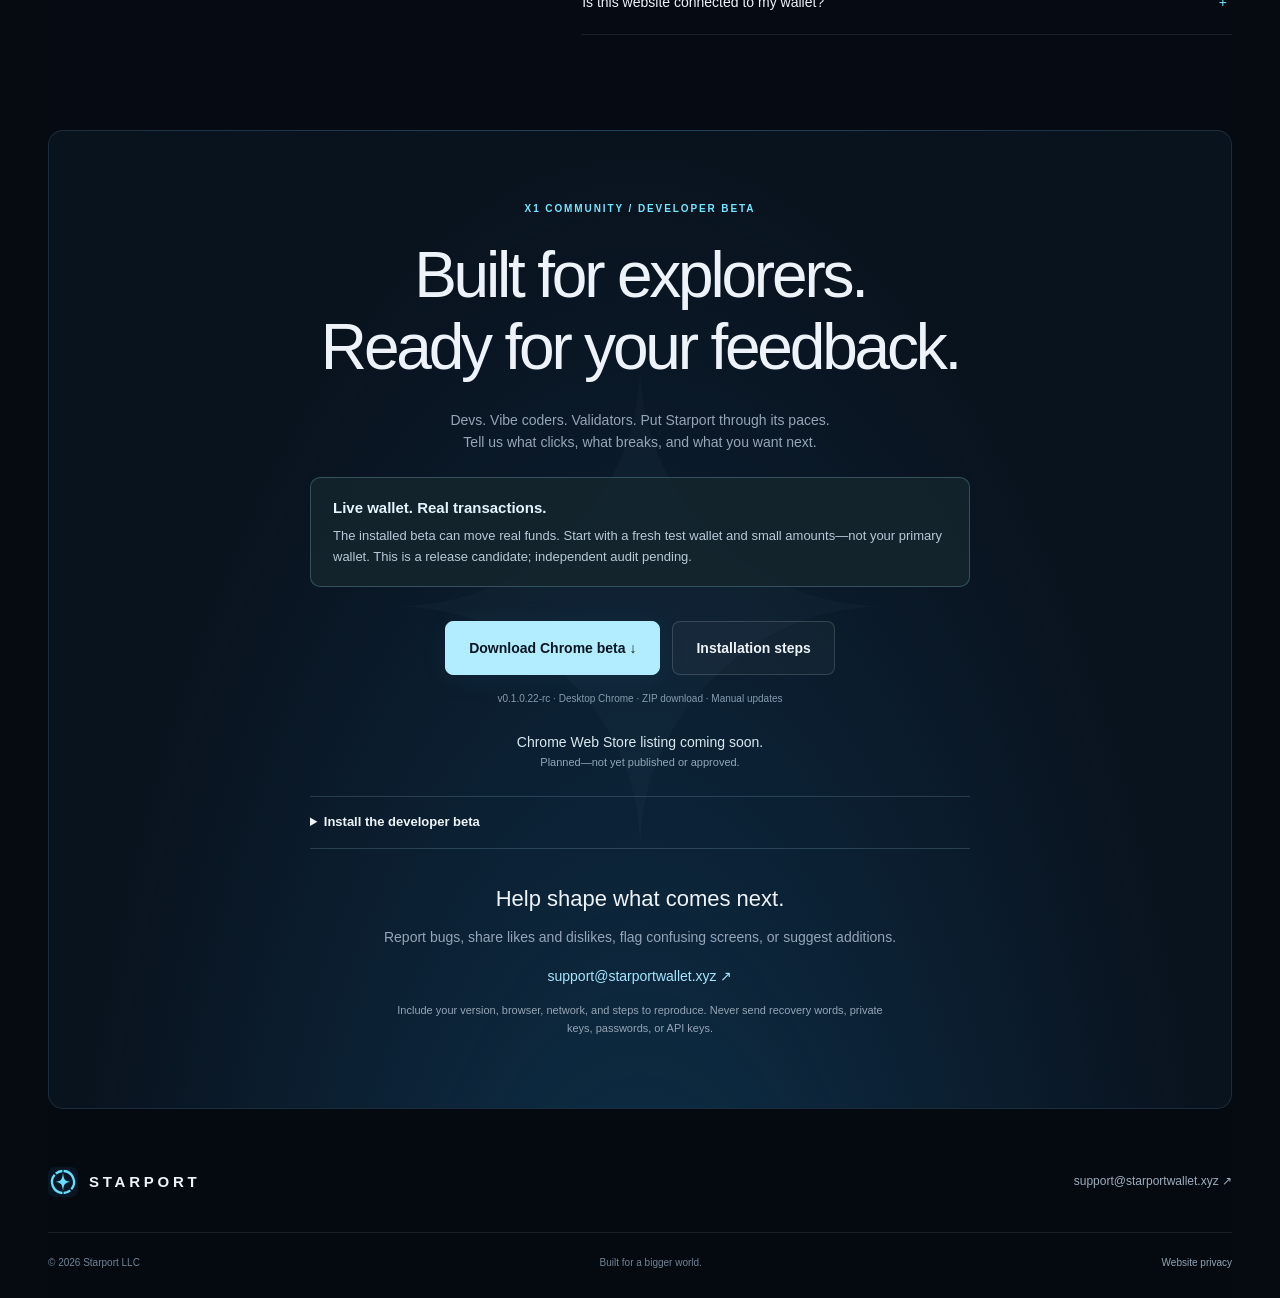
==== commit e0331619: "beta: ship Starport 0.1.0.22 download (XDEX compat, Token-2022, 42-lang i18n, seed-word fix, legal p" ====
--- a/index.html
+++ b/index.html
@@ -60,7 +60,7 @@
 
 <section class="wrap faq-section" id="questions"><div><p class="eyebrow">BEFORE YOU DEPART</p><h2>A little clarity.</h2></div><div class="faqs"><details><summary>Can I download Starport today?</summary><p>Yes. Experienced users can download the live developer beta below and load it unpacked in desktop Chrome. Mainnet transactions use real funds. The Chrome Web Store listing is coming soon (planned; not yet published or approved). iOS and Android are planned.</p></details><details><summary>Does every network support every feature?</summary><p>No. Holding assets, connecting to an app, signing transactions, and in-app swaps are different capabilities. Availability varies by network and route. A custom RPC does not automatically enable swaps or token-price data.</p></details><details><summary>Do I have to manage the bridge myself?</summary><p>Starport brings supported routes and their progress into the wallet. Networks still need time to confirm transactions, and some routes may need another approval or a recovery step. The wallet should tell you when action is required.</p></details><details><summary>Can I connect to my favorite apps?</summary><p>Connection depends on the app’s wallet discovery and the network it uses. Starport’s browser extension is being tested with compatible apps. Some apps need to add Starport to their wallet picker.</p></details><details><summary>Is this website connected to my wallet?</summary><p>No. The preview uses sample data and cannot sign or send transactions. It does not ask for your seed phrase, private key, or wallet connection.</p></details></div></section> 
-<section class="wrap access" id="access"><div class="access-glow" aria-hidden="true">✦</div><p class="eyebrow">X1 COMMUNITY / DEVELOPER BETA</p><h2>Built for explorers.<br>Ready for your feedback.</h2><p>Devs. Vibe coders. Validators. Put Starport through its paces.<br>Tell us what clicks, what breaks, and what you want next.</p><div class="live-notice"><strong>Live wallet. Real transactions.</strong><span>The installed beta can move real funds. Start with a fresh test wallet and small amounts—not your primary wallet. This is a release candidate; independent audit pending.</span></div><div class="beta-actions"><a class="button primary" href="downloads/STARPORT_BETA_0.1.0.20.zip" download>Download Chrome beta ↓</a><a class="button" href="#beta-install">Installation steps</a></div><span class="access-note">v0.1.0.20-rc · Desktop Chrome · ZIP download · Manual updates</span><p class="store-note">Chrome Web Store listing coming soon.<small>Planned—not yet published or approved.</small></p><details class="beta-details" id="beta-install"><summary>Install the developer beta</summary><ol><li>Download and extract the ZIP into a permanent folder.</li><li>Open <code>chrome://extensions</code> in Chrome and turn on <strong>Developer mode</strong>.</li><li>Choose <strong>Load unpacked</strong> and select the package’s <strong>extension</strong> folder containing <code>manifest.json</code>.</li><li>Pin Starport, open it, and create a separate beta wallet. Back up your recovery information privately.</li></ol><p>This unpacked build requires manual updates. Finish pending approvals and back up recovery information before updating. Do not uninstall or clear storage to update.</p><a href="downloads/START_HERE.txt" download>Full testing and update guide ↗</a> · <a href="downloads/SHA256SUMS.txt">Package checksum ↗</a><p class="build-limit">641 unit/regression tests passed. Fresh integrated browser testing for this build remains outstanding. Some swap routes require provider configuration.</p></details><div class="beta-feedback"><h3>Help shape what comes next.</h3><p>Report bugs, share likes and dislikes, flag confusing screens, or suggest additions.</p><a class="text-link" href="mailto:support@starportwallet.xyz?subject=Starport%20beta%200.1.0.20%20%E2%80%94%20feedback&body=Type%3A%20Bug%20%2F%20Feedback%20%2F%20Feature%20request%0AChrome%20version%20and%20OS%3A%0ANetwork%20and%20site%3A%0ASteps%20to%20reproduce%3A%0AExpected%20%2F%20actual%20result%3A%0AWhat%20I%20liked%20%2F%20disliked%3A%0ASuggested%20additions%3A%0A%0ADo%20not%20include%20recovery%20words%2C%20private%20keys%2C%20passwords%2C%20or%20API%20keys.">support@starportwallet.xyz ↗</a><p class="feedback-hint">Include your version, browser, network, and steps to reproduce. Never send recovery words, private keys, passwords, or API keys.</p></div></section>+<section class="wrap access" id="access"><div class="access-glow" aria-hidden="true">✦</div><p class="eyebrow">X1 COMMUNITY / DEVELOPER BETA</p><h2>Built for explorers.<br>Ready for your feedback.</h2><p>Devs. Vibe coders. Validators. Put Starport through its paces.<br>Tell us what clicks, what breaks, and what you want next.</p><div class="live-notice"><strong>Live wallet. Real transactions.</strong><span>The installed beta can move real funds. Start with a fresh test wallet and small amounts—not your primary wallet. This is a release candidate; independent audit pending.</span></div><div class="beta-actions"><a class="button primary" href="downloads/STARPORT_BETA_0.1.0.22.zip" download>Download Chrome beta ↓</a><a class="button" href="#beta-install">Installation steps</a></div><span class="access-note">v0.1.0.22-rc · Desktop Chrome · ZIP download · Manual updates</span><p class="store-note">Chrome Web Store listing coming soon.<small>Planned—not yet published or approved.</small></p><details class="beta-details" id="beta-install"><summary>Install the developer beta</summary><ol><li>Download and extract the ZIP into a permanent folder.</li><li>Open <code>chrome://extensions</code> in Chrome and turn on <strong>Developer mode</strong>.</li><li>Choose <strong>Load unpacked</strong> and select the package’s <strong>extension</strong> folder containing <code>manifest.json</code>.</li><li>Pin Starport, open it, and create a separate beta wallet. Back up your recovery information privately.</li></ol><p>This unpacked build requires manual updates. Finish pending approvals and back up recovery information before updating. Do not uninstall or clear storage to update.</p><a href="downloads/START_HERE.txt" download>Full testing and update guide ↗</a> · <a href="downloads/SHA256SUMS.txt">Package checksum ↗</a><p class="build-limit">672 unit/regression tests passed. Fresh integrated browser testing for this build remains outstanding. Some swap routes require provider configuration.</p></details><div class="beta-feedback"><h3>Help shape what comes next.</h3><p>Report bugs, share likes and dislikes, flag confusing screens, or suggest additions.</p><a class="text-link" href="mailto:support@starportwallet.xyz?subject=Starport%20beta%200.1.0.22%20%E2%80%94%20feedback&body=Type%3A%20Bug%20%2F%20Feedback%20%2F%20Feature%20request%0AChrome%20version%20and%20OS%3A%0ANetwork%20and%20site%3A%0ASteps%20to%20reproduce%3A%0AExpected%20%2F%20actual%20result%3A%0AWhat%20I%20liked%20%2F%20disliked%3A%0ASuggested%20additions%3A%0A%0ADo%20not%20include%20recovery%20words%2C%20private%20keys%2C%20passwords%2C%20or%20API%20keys.">support@starportwallet.xyz ↗</a><p class="feedback-hint">Include your version, browser, network, and steps to reproduce. Never send recovery words, private keys, passwords, or API keys.</p></div></section> 
 </main> 
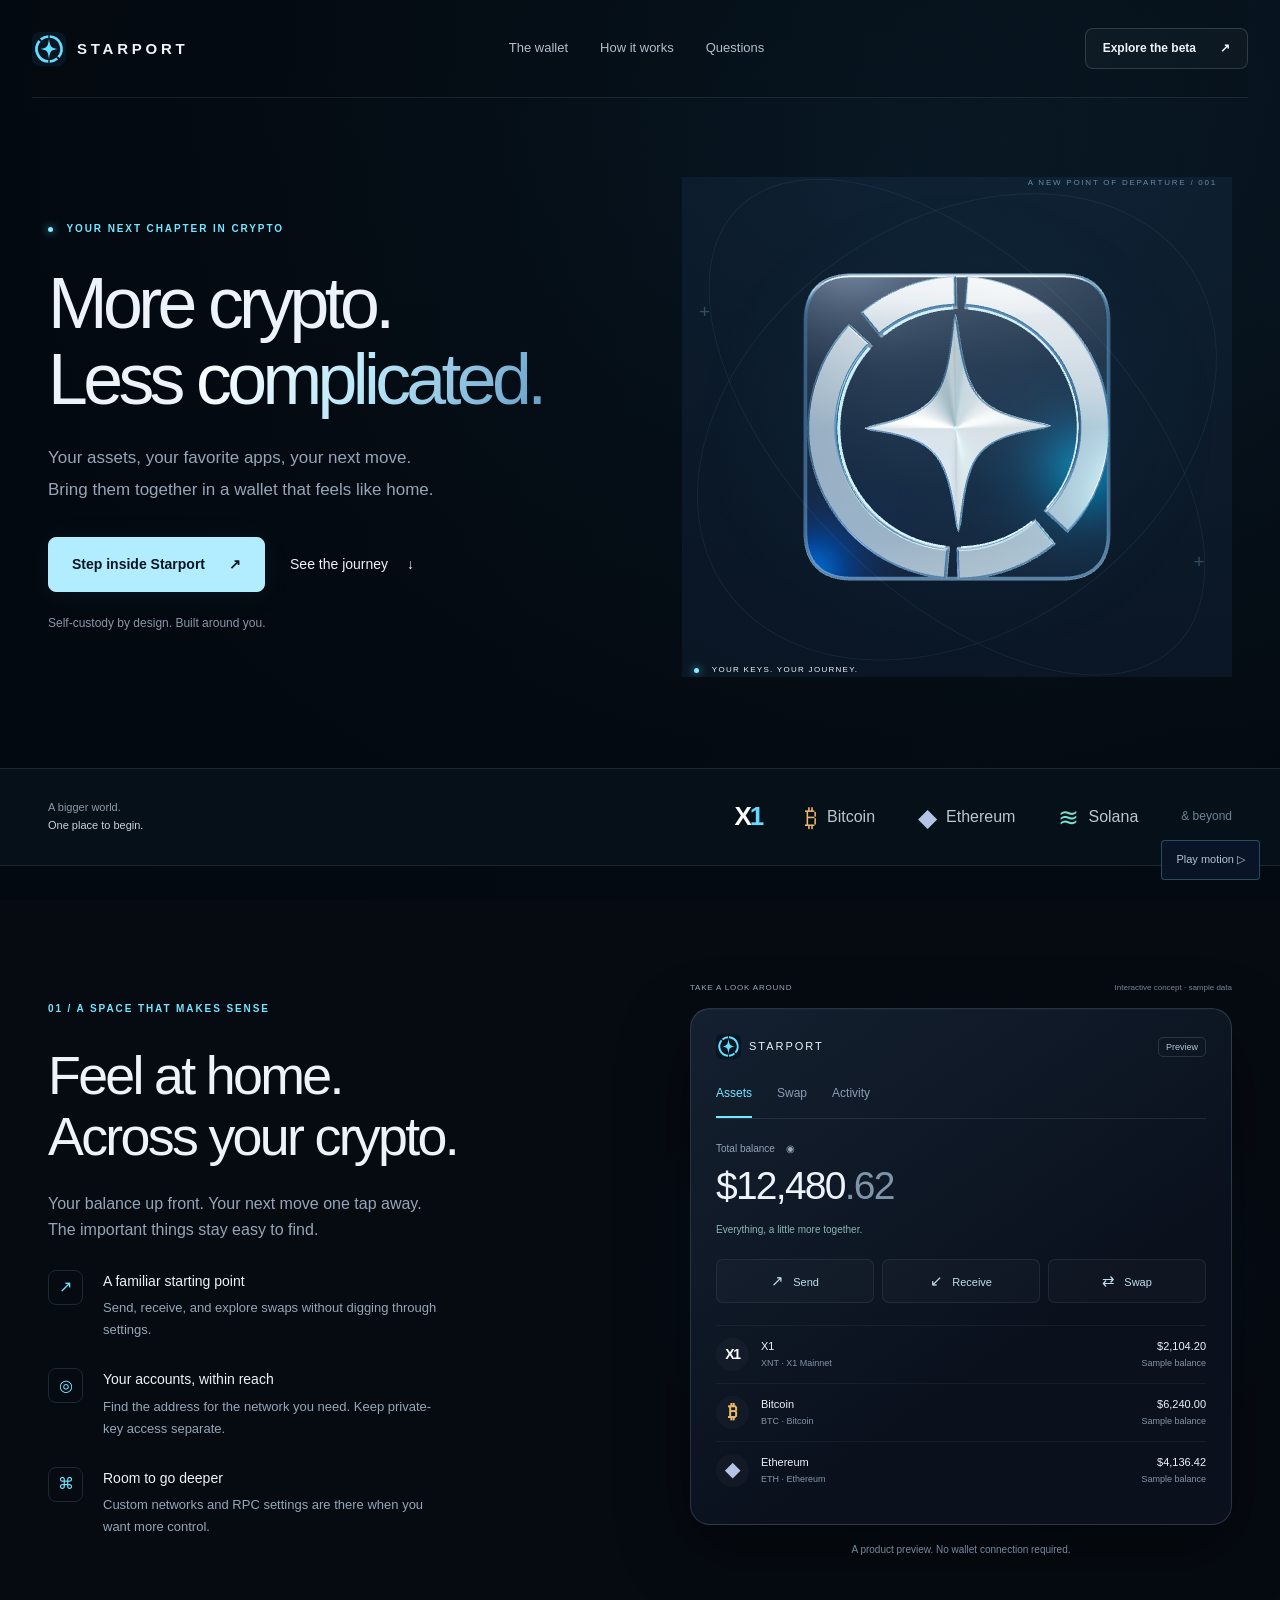
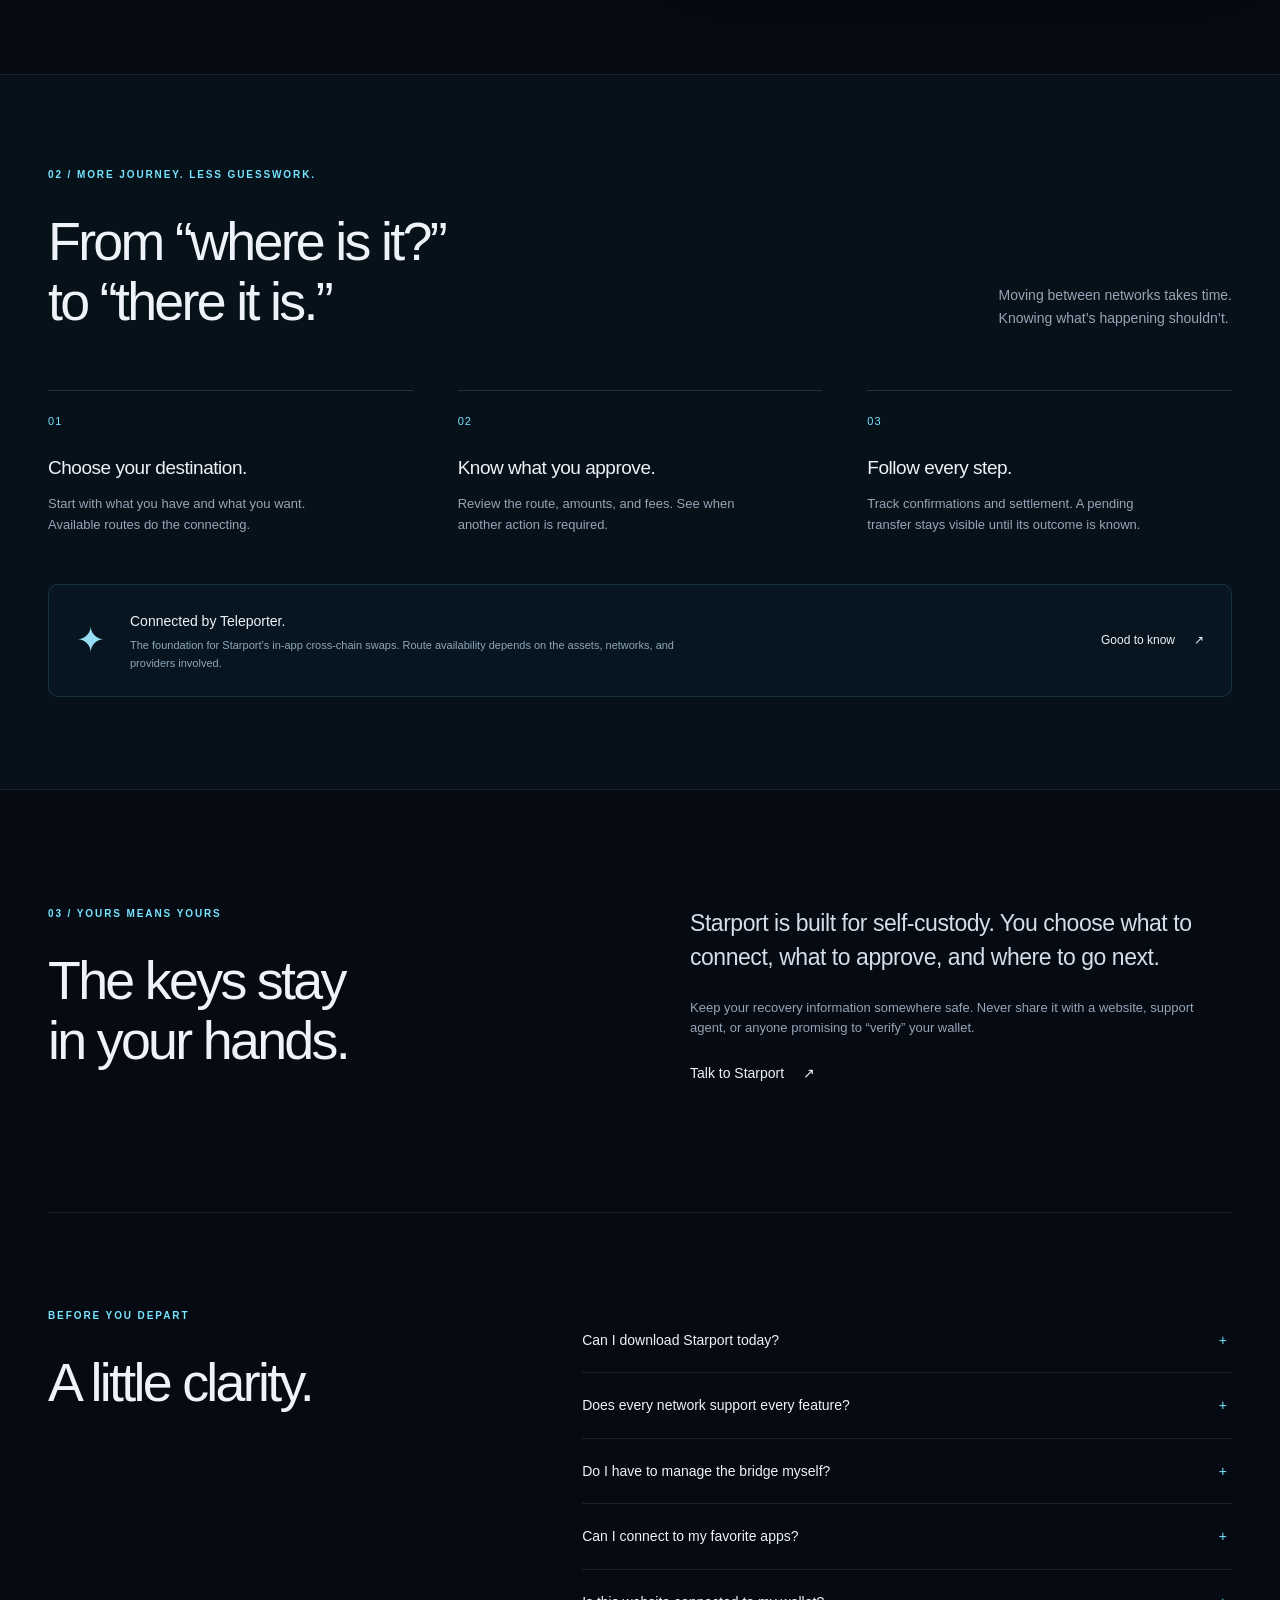
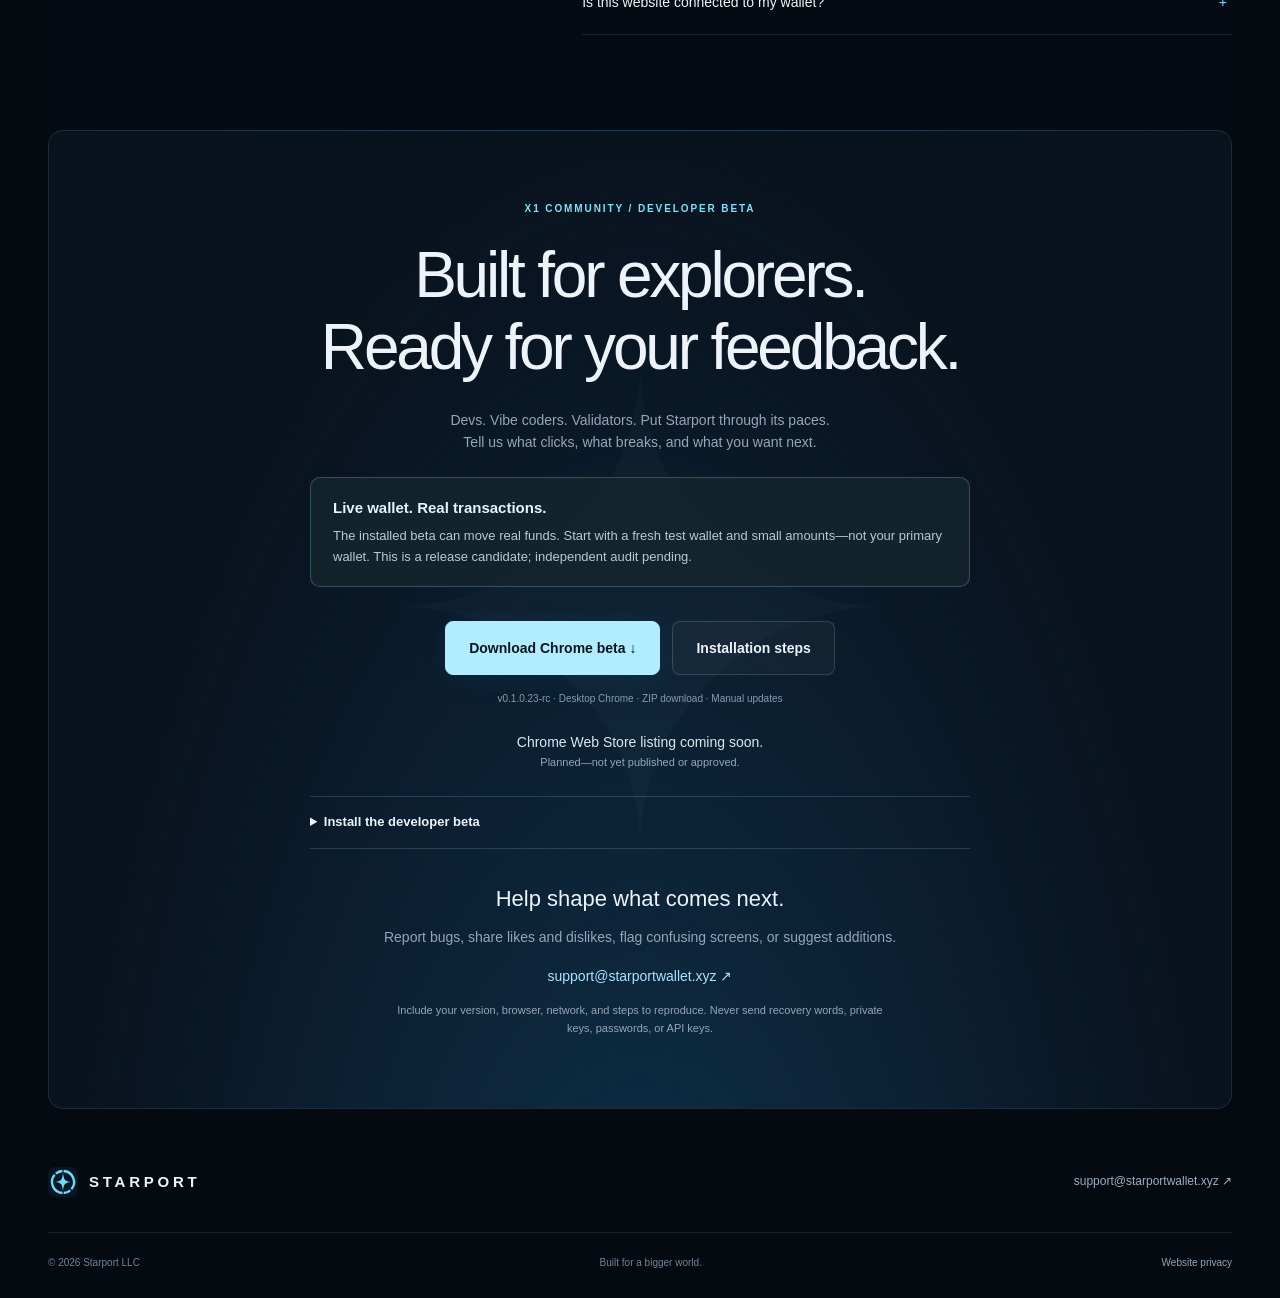
==== commit facb2c2c: "beta: ship Starport 0.1.0.23 (XDEX sign + swap UI fixes)" ====
--- a/index.html
+++ b/index.html
@@ -60,7 +60,7 @@
 
 <section class="wrap faq-section" id="questions"><div><p class="eyebrow">BEFORE YOU DEPART</p><h2>A little clarity.</h2></div><div class="faqs"><details><summary>Can I download Starport today?</summary><p>Yes. Experienced users can download the live developer beta below and load it unpacked in desktop Chrome. Mainnet transactions use real funds. The Chrome Web Store listing is coming soon (planned; not yet published or approved). iOS and Android are planned.</p></details><details><summary>Does every network support every feature?</summary><p>No. Holding assets, connecting to an app, signing transactions, and in-app swaps are different capabilities. Availability varies by network and route. A custom RPC does not automatically enable swaps or token-price data.</p></details><details><summary>Do I have to manage the bridge myself?</summary><p>Starport brings supported routes and their progress into the wallet. Networks still need time to confirm transactions, and some routes may need another approval or a recovery step. The wallet should tell you when action is required.</p></details><details><summary>Can I connect to my favorite apps?</summary><p>Connection depends on the app’s wallet discovery and the network it uses. Starport’s browser extension is being tested with compatible apps. Some apps need to add Starport to their wallet picker.</p></details><details><summary>Is this website connected to my wallet?</summary><p>No. The preview uses sample data and cannot sign or send transactions. It does not ask for your seed phrase, private key, or wallet connection.</p></details></div></section> 
-<section class="wrap access" id="access"><div class="access-glow" aria-hidden="true">✦</div><p class="eyebrow">X1 COMMUNITY / DEVELOPER BETA</p><h2>Built for explorers.<br>Ready for your feedback.</h2><p>Devs. Vibe coders. Validators. Put Starport through its paces.<br>Tell us what clicks, what breaks, and what you want next.</p><div class="live-notice"><strong>Live wallet. Real transactions.</strong><span>The installed beta can move real funds. Start with a fresh test wallet and small amounts—not your primary wallet. This is a release candidate; independent audit pending.</span></div><div class="beta-actions"><a class="button primary" href="downloads/STARPORT_BETA_0.1.0.22.zip" download>Download Chrome beta ↓</a><a class="button" href="#beta-install">Installation steps</a></div><span class="access-note">v0.1.0.22-rc · Desktop Chrome · ZIP download · Manual updates</span><p class="store-note">Chrome Web Store listing coming soon.<small>Planned—not yet published or approved.</small></p><details class="beta-details" id="beta-install"><summary>Install the developer beta</summary><ol><li>Download and extract the ZIP into a permanent folder.</li><li>Open <code>chrome://extensions</code> in Chrome and turn on <strong>Developer mode</strong>.</li><li>Choose <strong>Load unpacked</strong> and select the package’s <strong>extension</strong> folder containing <code>manifest.json</code>.</li><li>Pin Starport, open it, and create a separate beta wallet. Back up your recovery information privately.</li></ol><p>This unpacked build requires manual updates. Finish pending approvals and back up recovery information before updating. Do not uninstall or clear storage to update.</p><a href="downloads/START_HERE.txt" download>Full testing and update guide ↗</a> · <a href="downloads/SHA256SUMS.txt">Package checksum ↗</a><p class="build-limit">672 unit/regression tests passed. Fresh integrated browser testing for this build remains outstanding. Some swap routes require provider configuration.</p></details><div class="beta-feedback"><h3>Help shape what comes next.</h3><p>Report bugs, share likes and dislikes, flag confusing screens, or suggest additions.</p><a class="text-link" href="mailto:support@starportwallet.xyz?subject=Starport%20beta%200.1.0.22%20%E2%80%94%20feedback&body=Type%3A%20Bug%20%2F%20Feedback%20%2F%20Feature%20request%0AChrome%20version%20and%20OS%3A%0ANetwork%20and%20site%3A%0ASteps%20to%20reproduce%3A%0AExpected%20%2F%20actual%20result%3A%0AWhat%20I%20liked%20%2F%20disliked%3A%0ASuggested%20additions%3A%0A%0ADo%20not%20include%20recovery%20words%2C%20private%20keys%2C%20passwords%2C%20or%20API%20keys.">support@starportwallet.xyz ↗</a><p class="feedback-hint">Include your version, browser, network, and steps to reproduce. Never send recovery words, private keys, passwords, or API keys.</p></div></section>+<section class="wrap access" id="access"><div class="access-glow" aria-hidden="true">✦</div><p class="eyebrow">X1 COMMUNITY / DEVELOPER BETA</p><h2>Built for explorers.<br>Ready for your feedback.</h2><p>Devs. Vibe coders. Validators. Put Starport through its paces.<br>Tell us what clicks, what breaks, and what you want next.</p><div class="live-notice"><strong>Live wallet. Real transactions.</strong><span>The installed beta can move real funds. Start with a fresh test wallet and small amounts—not your primary wallet. This is a release candidate; independent audit pending.</span></div><div class="beta-actions"><a class="button primary" href="downloads/STARPORT_BETA_0.1.0.23.zip" download>Download Chrome beta ↓</a><a class="button" href="#beta-install">Installation steps</a></div><span class="access-note">v0.1.0.23-rc · Desktop Chrome · ZIP download · Manual updates</span><p class="store-note">Chrome Web Store listing coming soon.<small>Planned—not yet published or approved.</small></p><details class="beta-details" id="beta-install"><summary>Install the developer beta</summary><ol><li>Download and extract the ZIP into a permanent folder.</li><li>Open <code>chrome://extensions</code> in Chrome and turn on <strong>Developer mode</strong>.</li><li>Choose <strong>Load unpacked</strong> and select the package’s <strong>extension</strong> folder containing <code>manifest.json</code>.</li><li>Pin Starport, open it, and create a separate beta wallet. Back up your recovery information privately.</li></ol><p>This unpacked build requires manual updates. Finish pending approvals and back up recovery information before updating. Do not uninstall or clear storage to update.</p><a href="downloads/START_HERE.txt" download>Full testing and update guide ↗</a> · <a href="downloads/SHA256SUMS.txt">Package checksum ↗</a><p class="build-limit">672 unit/regression tests passed. Fresh integrated browser testing for this build remains outstanding. Some swap routes require provider configuration.</p></details><div class="beta-feedback"><h3>Help shape what comes next.</h3><p>Report bugs, share likes and dislikes, flag confusing screens, or suggest additions.</p><a class="text-link" href="mailto:support@starportwallet.xyz?subject=Starport%20beta%200.1.0.23%20%E2%80%94%20feedback&body=Type%3A%20Bug%20%2F%20Feedback%20%2F%20Feature%20request%0AChrome%20version%20and%20OS%3A%0ANetwork%20and%20site%3A%0ASteps%20to%20reproduce%3A%0AExpected%20%2F%20actual%20result%3A%0AWhat%20I%20liked%20%2F%20disliked%3A%0ASuggested%20additions%3A%0A%0ADo%20not%20include%20recovery%20words%2C%20private%20keys%2C%20passwords%2C%20or%20API%20keys.">support@starportwallet.xyz ↗</a><p class="feedback-hint">Include your version, browser, network, and steps to reproduce. Never send recovery words, private keys, passwords, or API keys.</p></div></section> 
 </main> 
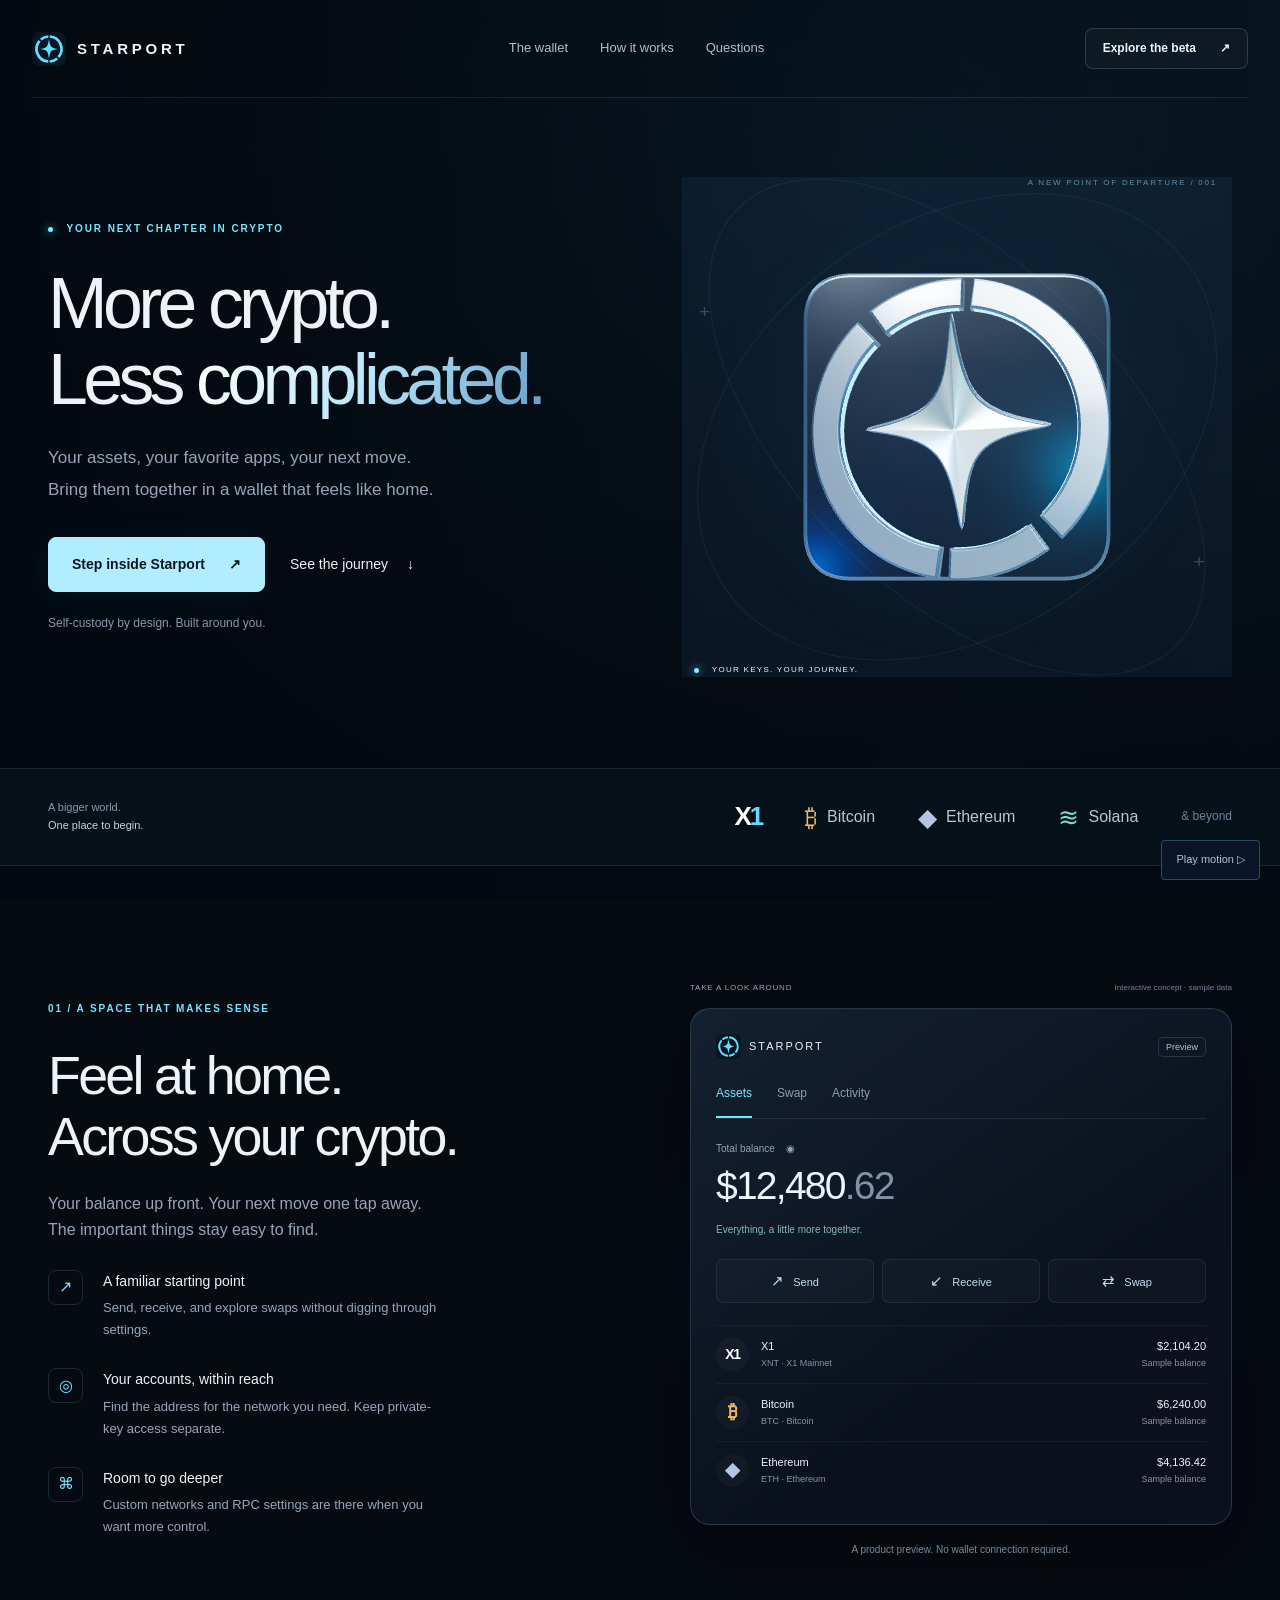
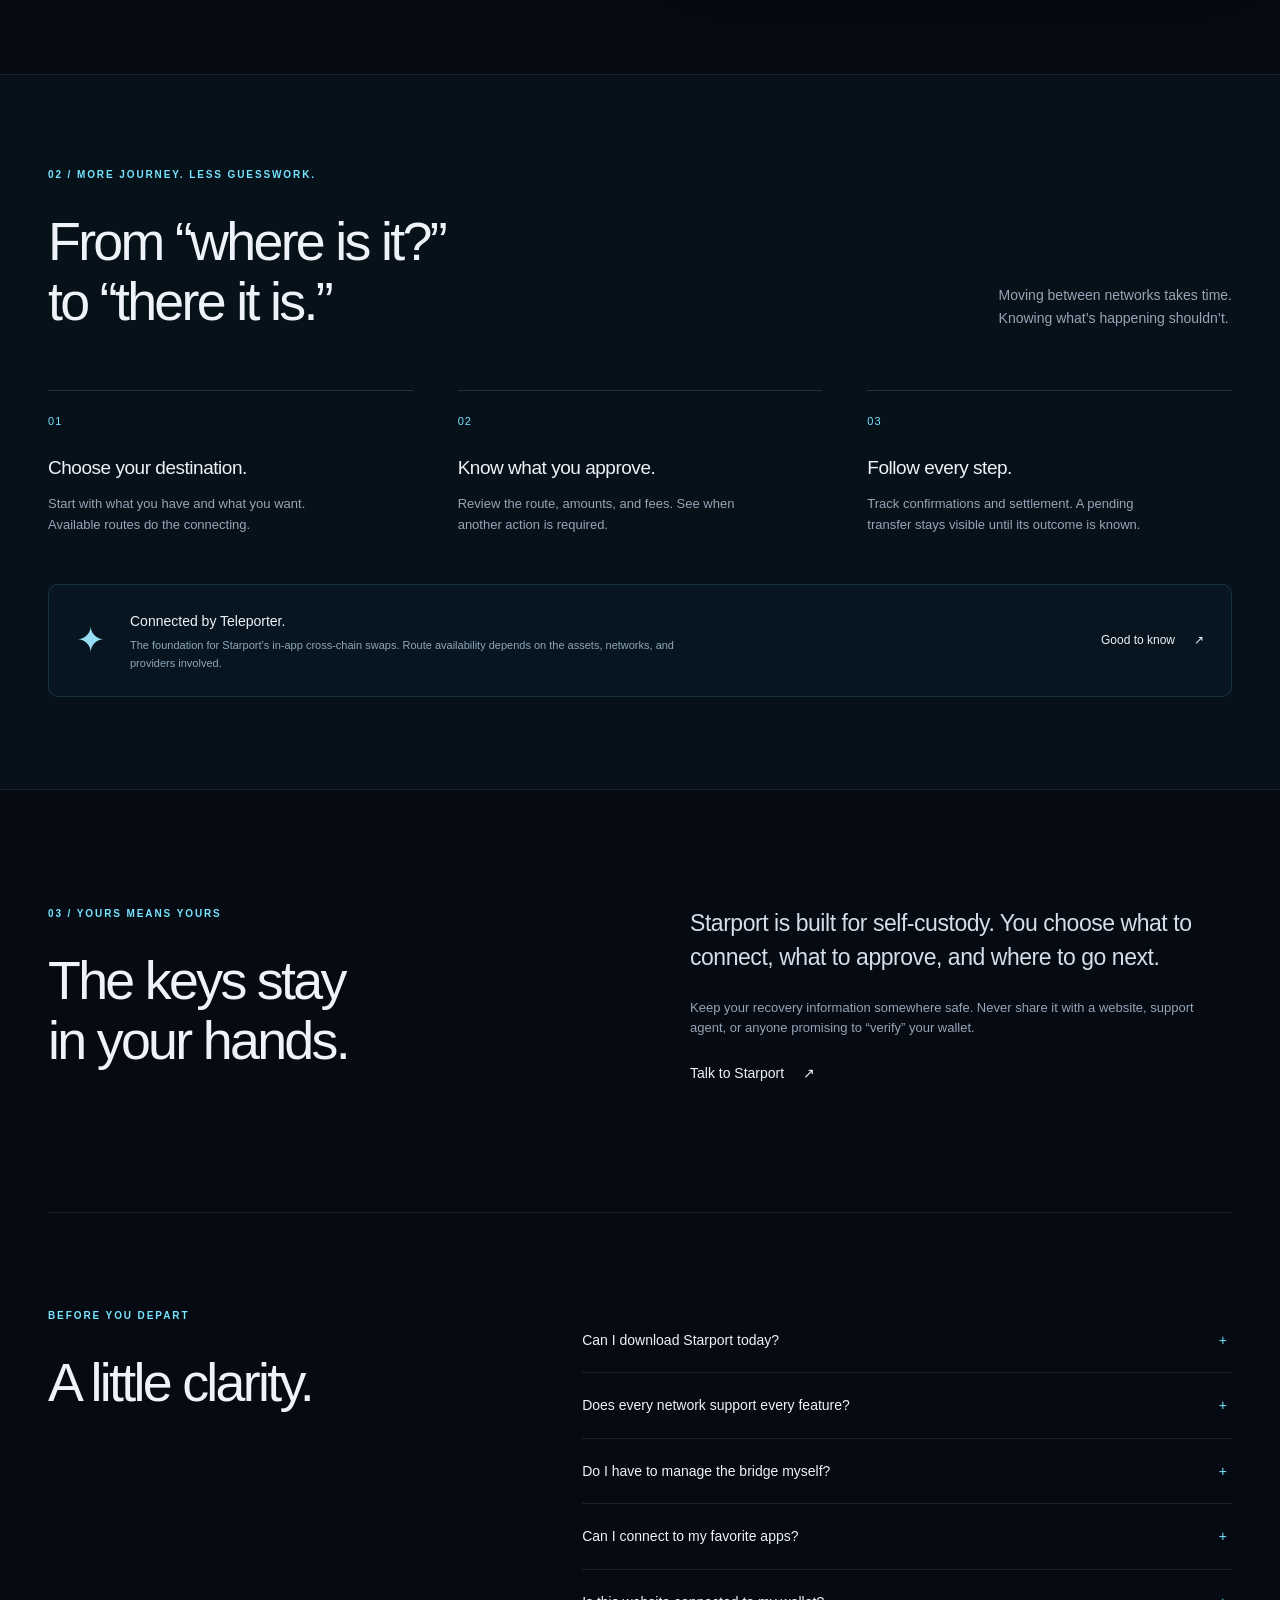
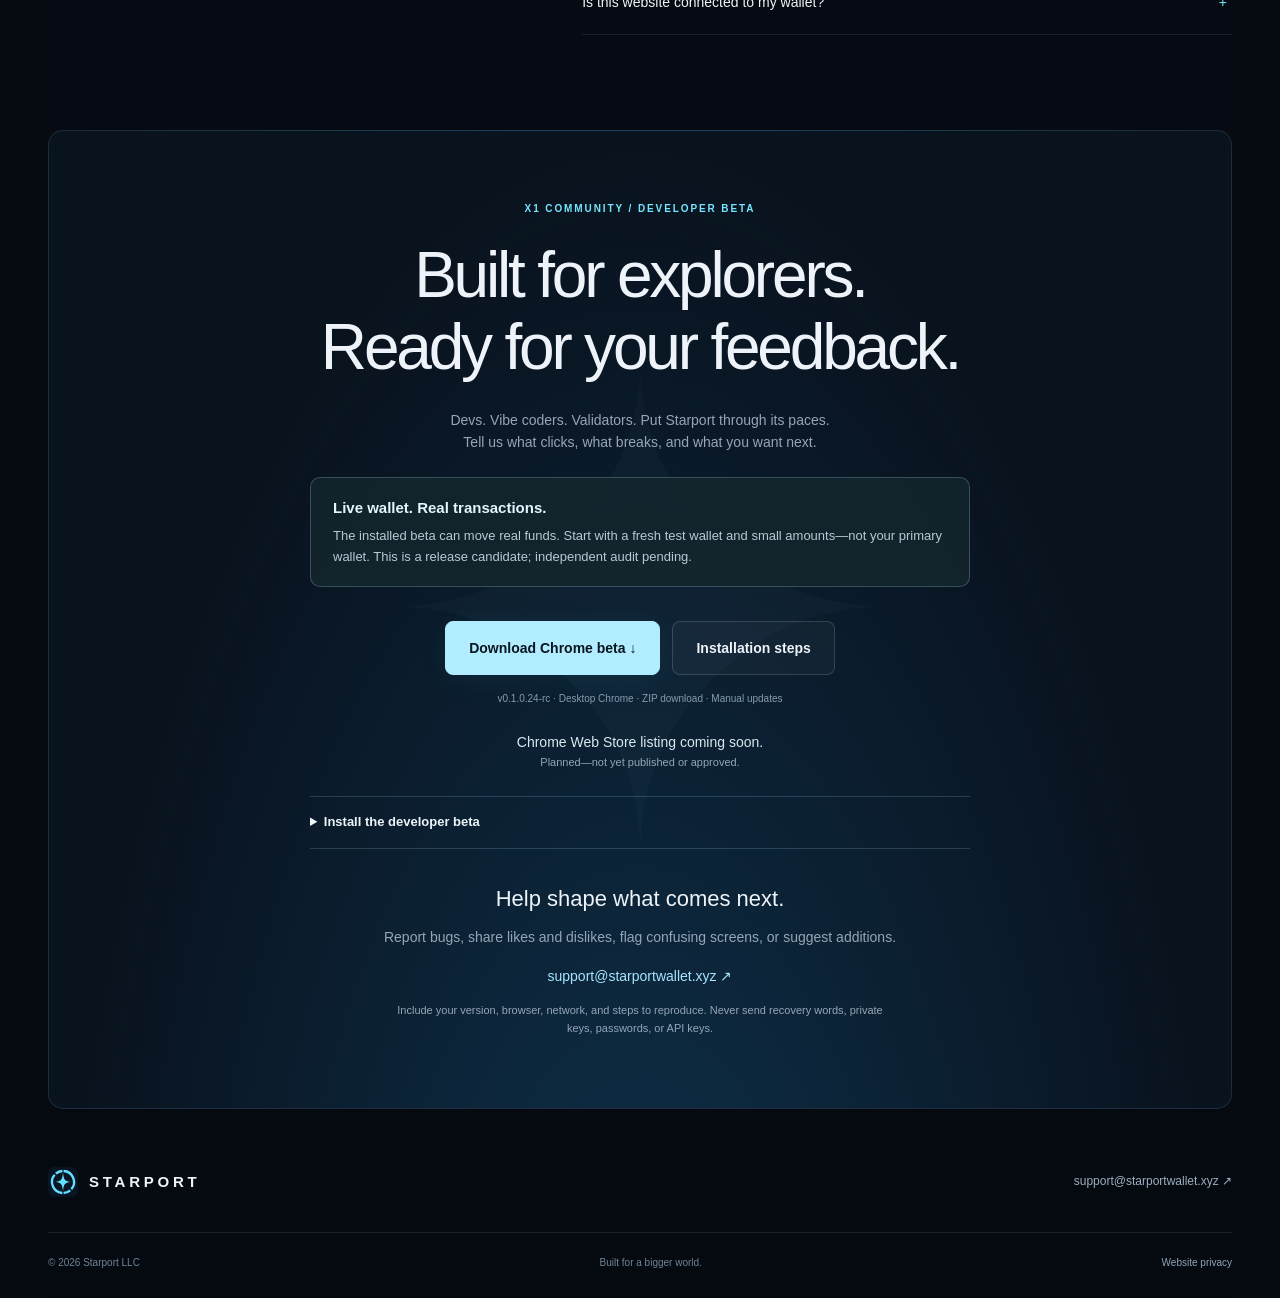
==== commit 015fe665: "beta: ship Starport 0.1.0.24 (QA fixes: passphrase, activity guard, UI polish)" ====
--- a/index.html
+++ b/index.html
@@ -60,7 +60,7 @@
 
 <section class="wrap faq-section" id="questions"><div><p class="eyebrow">BEFORE YOU DEPART</p><h2>A little clarity.</h2></div><div class="faqs"><details><summary>Can I download Starport today?</summary><p>Yes. Experienced users can download the live developer beta below and load it unpacked in desktop Chrome. Mainnet transactions use real funds. The Chrome Web Store listing is coming soon (planned; not yet published or approved). iOS and Android are planned.</p></details><details><summary>Does every network support every feature?</summary><p>No. Holding assets, connecting to an app, signing transactions, and in-app swaps are different capabilities. Availability varies by network and route. A custom RPC does not automatically enable swaps or token-price data.</p></details><details><summary>Do I have to manage the bridge myself?</summary><p>Starport brings supported routes and their progress into the wallet. Networks still need time to confirm transactions, and some routes may need another approval or a recovery step. The wallet should tell you when action is required.</p></details><details><summary>Can I connect to my favorite apps?</summary><p>Connection depends on the app’s wallet discovery and the network it uses. Starport’s browser extension is being tested with compatible apps. Some apps need to add Starport to their wallet picker.</p></details><details><summary>Is this website connected to my wallet?</summary><p>No. The preview uses sample data and cannot sign or send transactions. It does not ask for your seed phrase, private key, or wallet connection.</p></details></div></section> 
-<section class="wrap access" id="access"><div class="access-glow" aria-hidden="true">✦</div><p class="eyebrow">X1 COMMUNITY / DEVELOPER BETA</p><h2>Built for explorers.<br>Ready for your feedback.</h2><p>Devs. Vibe coders. Validators. Put Starport through its paces.<br>Tell us what clicks, what breaks, and what you want next.</p><div class="live-notice"><strong>Live wallet. Real transactions.</strong><span>The installed beta can move real funds. Start with a fresh test wallet and small amounts—not your primary wallet. This is a release candidate; independent audit pending.</span></div><div class="beta-actions"><a class="button primary" href="downloads/STARPORT_BETA_0.1.0.23.zip" download>Download Chrome beta ↓</a><a class="button" href="#beta-install">Installation steps</a></div><span class="access-note">v0.1.0.23-rc · Desktop Chrome · ZIP download · Manual updates</span><p class="store-note">Chrome Web Store listing coming soon.<small>Planned—not yet published or approved.</small></p><details class="beta-details" id="beta-install"><summary>Install the developer beta</summary><ol><li>Download and extract the ZIP into a permanent folder.</li><li>Open <code>chrome://extensions</code> in Chrome and turn on <strong>Developer mode</strong>.</li><li>Choose <strong>Load unpacked</strong> and select the package’s <strong>extension</strong> folder containing <code>manifest.json</code>.</li><li>Pin Starport, open it, and create a separate beta wallet. Back up your recovery information privately.</li></ol><p>This unpacked build requires manual updates. Finish pending approvals and back up recovery information before updating. Do not uninstall or clear storage to update.</p><a href="downloads/START_HERE.txt" download>Full testing and update guide ↗</a> · <a href="downloads/SHA256SUMS.txt">Package checksum ↗</a><p class="build-limit">672 unit/regression tests passed. Fresh integrated browser testing for this build remains outstanding. Some swap routes require provider configuration.</p></details><div class="beta-feedback"><h3>Help shape what comes next.</h3><p>Report bugs, share likes and dislikes, flag confusing screens, or suggest additions.</p><a class="text-link" href="mailto:support@starportwallet.xyz?subject=Starport%20beta%200.1.0.23%20%E2%80%94%20feedback&body=Type%3A%20Bug%20%2F%20Feedback%20%2F%20Feature%20request%0AChrome%20version%20and%20OS%3A%0ANetwork%20and%20site%3A%0ASteps%20to%20reproduce%3A%0AExpected%20%2F%20actual%20result%3A%0AWhat%20I%20liked%20%2F%20disliked%3A%0ASuggested%20additions%3A%0A%0ADo%20not%20include%20recovery%20words%2C%20private%20keys%2C%20passwords%2C%20or%20API%20keys.">support@starportwallet.xyz ↗</a><p class="feedback-hint">Include your version, browser, network, and steps to reproduce. Never send recovery words, private keys, passwords, or API keys.</p></div></section>+<section class="wrap access" id="access"><div class="access-glow" aria-hidden="true">✦</div><p class="eyebrow">X1 COMMUNITY / DEVELOPER BETA</p><h2>Built for explorers.<br>Ready for your feedback.</h2><p>Devs. Vibe coders. Validators. Put Starport through its paces.<br>Tell us what clicks, what breaks, and what you want next.</p><div class="live-notice"><strong>Live wallet. Real transactions.</strong><span>The installed beta can move real funds. Start with a fresh test wallet and small amounts—not your primary wallet. This is a release candidate; independent audit pending.</span></div><div class="beta-actions"><a class="button primary" href="downloads/STARPORT_BETA_0.1.0.24.zip" download>Download Chrome beta ↓</a><a class="button" href="#beta-install">Installation steps</a></div><span class="access-note">v0.1.0.24-rc · Desktop Chrome · ZIP download · Manual updates</span><p class="store-note">Chrome Web Store listing coming soon.<small>Planned—not yet published or approved.</small></p><details class="beta-details" id="beta-install"><summary>Install the developer beta</summary><ol><li>Download and extract the ZIP into a permanent folder.</li><li>Open <code>chrome://extensions</code> in Chrome and turn on <strong>Developer mode</strong>.</li><li>Choose <strong>Load unpacked</strong> and select the package’s <strong>extension</strong> folder containing <code>manifest.json</code>.</li><li>Pin Starport, open it, and create a separate beta wallet. Back up your recovery information privately.</li></ol><p>This unpacked build requires manual updates. Finish pending approvals and back up recovery information before updating. Do not uninstall or clear storage to update.</p><a href="downloads/START_HERE.txt" download>Full testing and update guide ↗</a> · <a href="downloads/SHA256SUMS.txt">Package checksum ↗</a><p class="build-limit">672 unit/regression tests passed. Fresh integrated browser testing for this build remains outstanding. Some swap routes require provider configuration.</p></details><div class="beta-feedback"><h3>Help shape what comes next.</h3><p>Report bugs, share likes and dislikes, flag confusing screens, or suggest additions.</p><a class="text-link" href="mailto:support@starportwallet.xyz?subject=Starport%20beta%200.1.0.24%20%E2%80%94%20feedback&body=Type%3A%20Bug%20%2F%20Feedback%20%2F%20Feature%20request%0AChrome%20version%20and%20OS%3A%0ANetwork%20and%20site%3A%0ASteps%20to%20reproduce%3A%0AExpected%20%2F%20actual%20result%3A%0AWhat%20I%20liked%20%2F%20disliked%3A%0ASuggested%20additions%3A%0A%0ADo%20not%20include%20recovery%20words%2C%20private%20keys%2C%20passwords%2C%20or%20API%20keys.">support@starportwallet.xyz ↗</a><p class="feedback-hint">Include your version, browser, network, and steps to reproduce. Never send recovery words, private keys, passwords, or API keys.</p></div></section> 
 </main> 
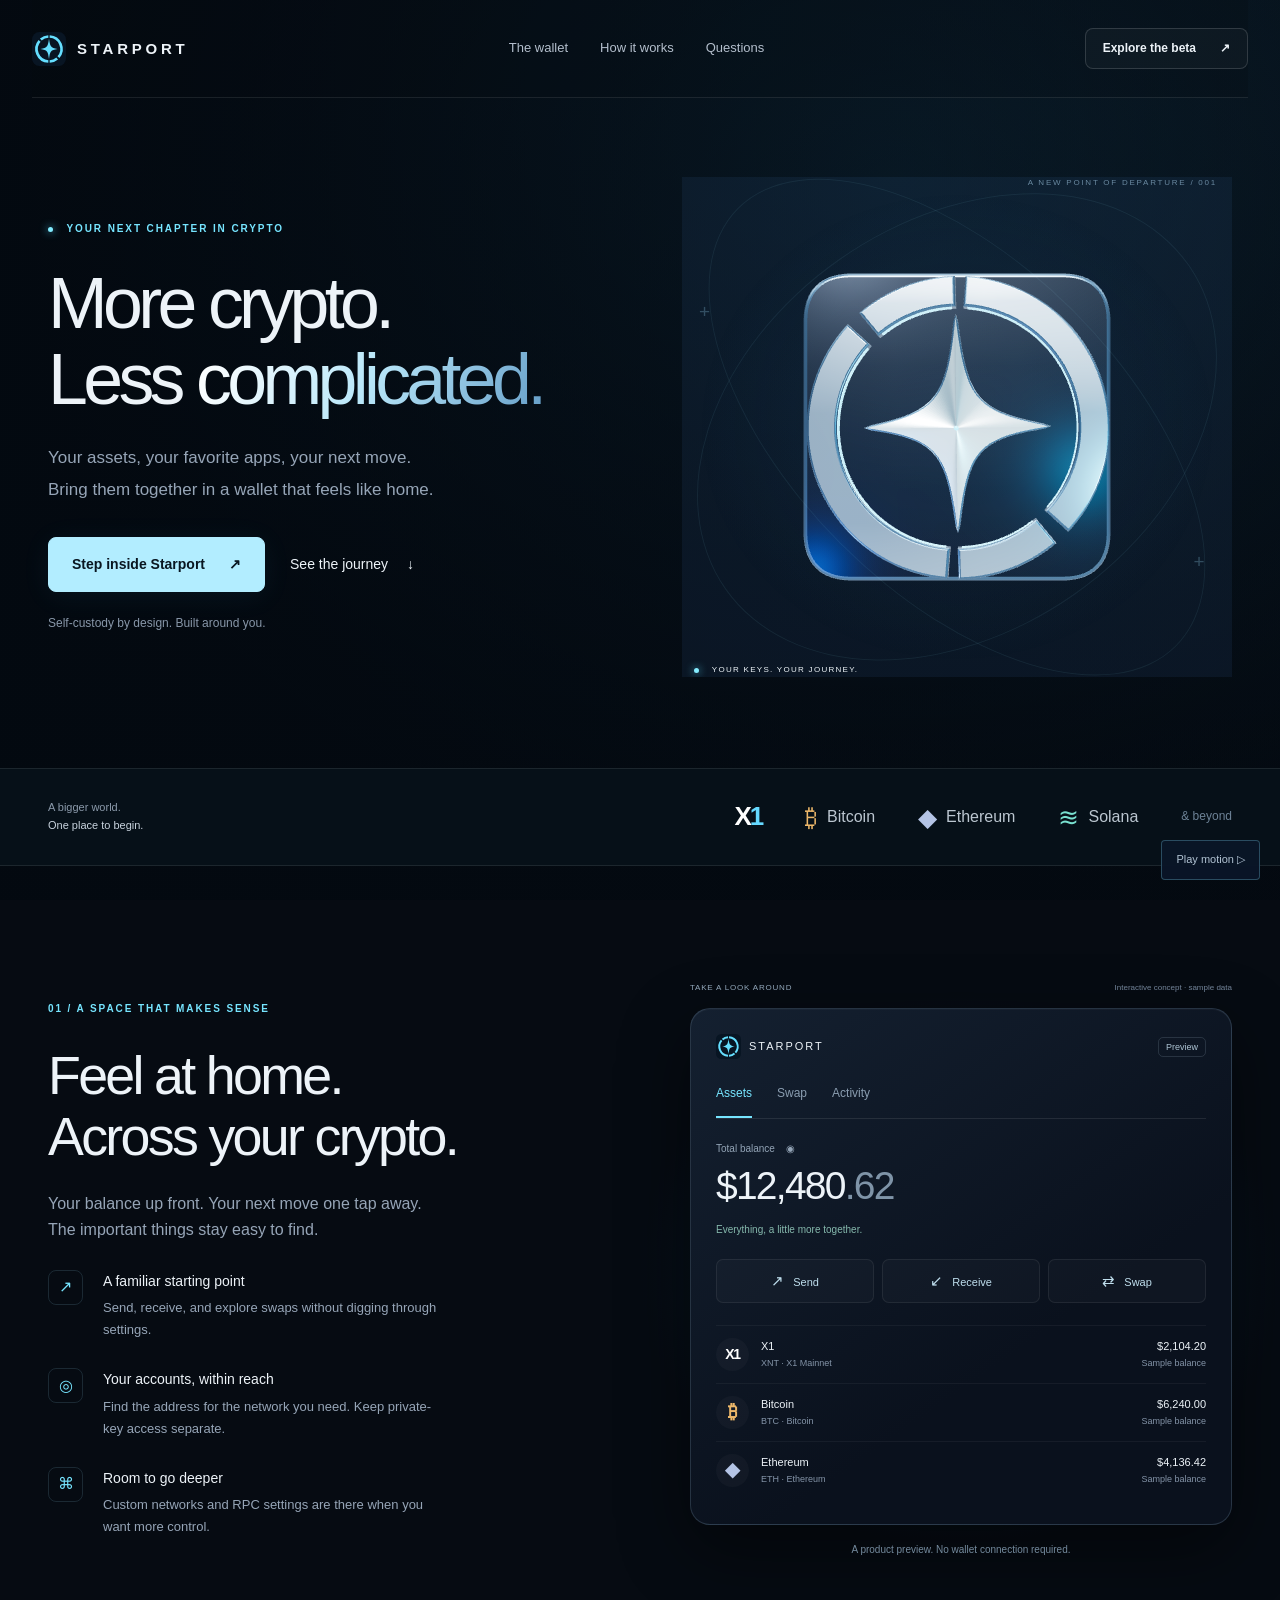
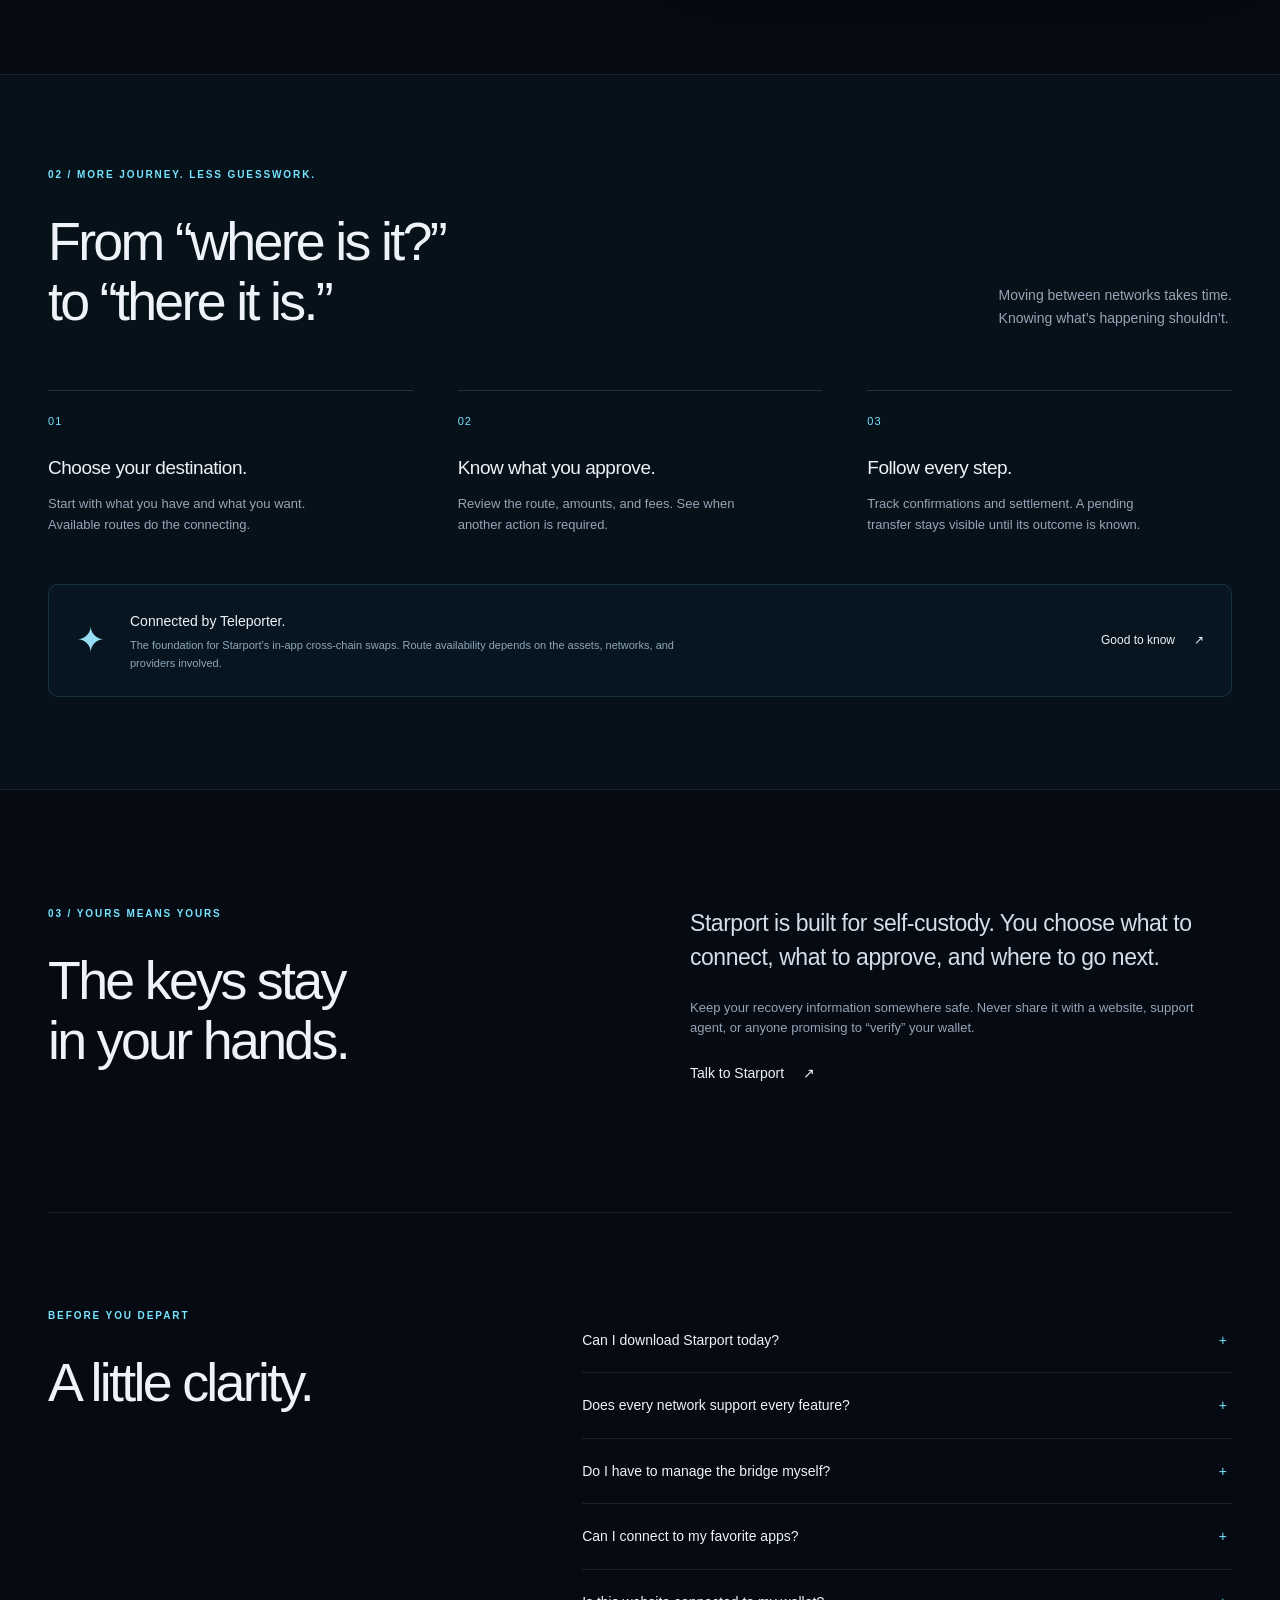
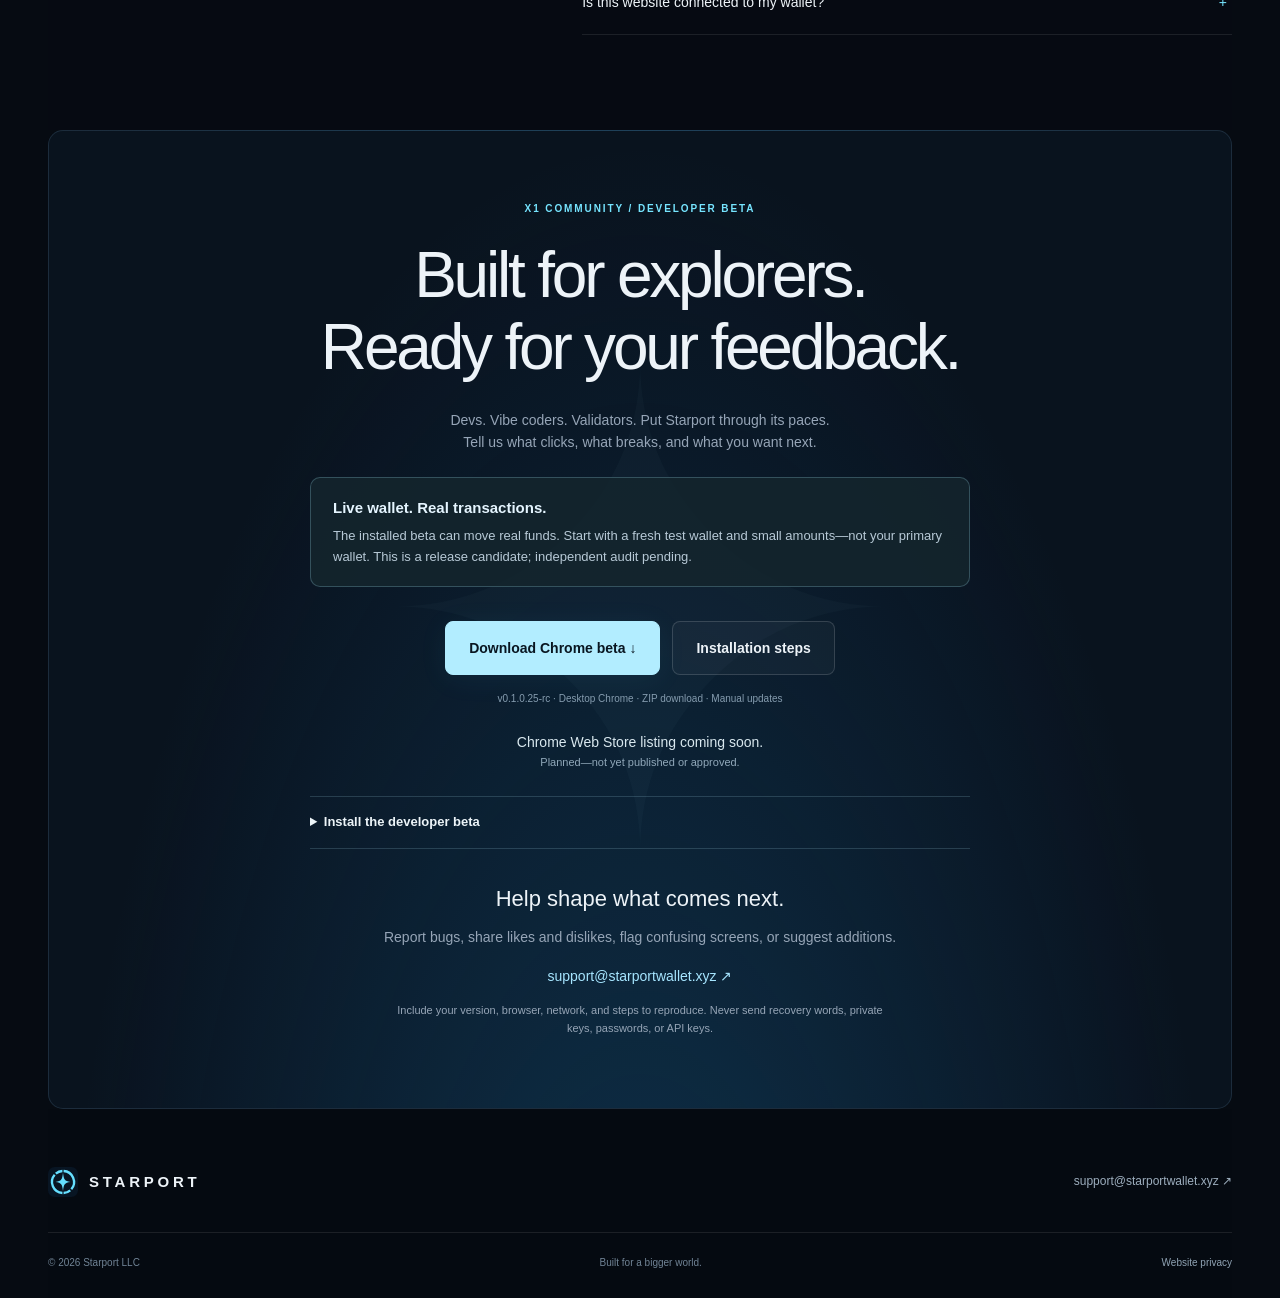
==== commit f054cad3: "beta: ship Starport 0.1.0.25 (token icon fix)" ====
--- a/index.html
+++ b/index.html
@@ -60,7 +60,7 @@
 
 <section class="wrap faq-section" id="questions"><div><p class="eyebrow">BEFORE YOU DEPART</p><h2>A little clarity.</h2></div><div class="faqs"><details><summary>Can I download Starport today?</summary><p>Yes. Experienced users can download the live developer beta below and load it unpacked in desktop Chrome. Mainnet transactions use real funds. The Chrome Web Store listing is coming soon (planned; not yet published or approved). iOS and Android are planned.</p></details><details><summary>Does every network support every feature?</summary><p>No. Holding assets, connecting to an app, signing transactions, and in-app swaps are different capabilities. Availability varies by network and route. A custom RPC does not automatically enable swaps or token-price data.</p></details><details><summary>Do I have to manage the bridge myself?</summary><p>Starport brings supported routes and their progress into the wallet. Networks still need time to confirm transactions, and some routes may need another approval or a recovery step. The wallet should tell you when action is required.</p></details><details><summary>Can I connect to my favorite apps?</summary><p>Connection depends on the app’s wallet discovery and the network it uses. Starport’s browser extension is being tested with compatible apps. Some apps need to add Starport to their wallet picker.</p></details><details><summary>Is this website connected to my wallet?</summary><p>No. The preview uses sample data and cannot sign or send transactions. It does not ask for your seed phrase, private key, or wallet connection.</p></details></div></section> 
-<section class="wrap access" id="access"><div class="access-glow" aria-hidden="true">✦</div><p class="eyebrow">X1 COMMUNITY / DEVELOPER BETA</p><h2>Built for explorers.<br>Ready for your feedback.</h2><p>Devs. Vibe coders. Validators. Put Starport through its paces.<br>Tell us what clicks, what breaks, and what you want next.</p><div class="live-notice"><strong>Live wallet. Real transactions.</strong><span>The installed beta can move real funds. Start with a fresh test wallet and small amounts—not your primary wallet. This is a release candidate; independent audit pending.</span></div><div class="beta-actions"><a class="button primary" href="downloads/STARPORT_BETA_0.1.0.24.zip" download>Download Chrome beta ↓</a><a class="button" href="#beta-install">Installation steps</a></div><span class="access-note">v0.1.0.24-rc · Desktop Chrome · ZIP download · Manual updates</span><p class="store-note">Chrome Web Store listing coming soon.<small>Planned—not yet published or approved.</small></p><details class="beta-details" id="beta-install"><summary>Install the developer beta</summary><ol><li>Download and extract the ZIP into a permanent folder.</li><li>Open <code>chrome://extensions</code> in Chrome and turn on <strong>Developer mode</strong>.</li><li>Choose <strong>Load unpacked</strong> and select the package’s <strong>extension</strong> folder containing <code>manifest.json</code>.</li><li>Pin Starport, open it, and create a separate beta wallet. Back up your recovery information privately.</li></ol><p>This unpacked build requires manual updates. Finish pending approvals and back up recovery information before updating. Do not uninstall or clear storage to update.</p><a href="downloads/START_HERE.txt" download>Full testing and update guide ↗</a> · <a href="downloads/SHA256SUMS.txt">Package checksum ↗</a><p class="build-limit">672 unit/regression tests passed. Fresh integrated browser testing for this build remains outstanding. Some swap routes require provider configuration.</p></details><div class="beta-feedback"><h3>Help shape what comes next.</h3><p>Report bugs, share likes and dislikes, flag confusing screens, or suggest additions.</p><a class="text-link" href="mailto:support@starportwallet.xyz?subject=Starport%20beta%200.1.0.24%20%E2%80%94%20feedback&body=Type%3A%20Bug%20%2F%20Feedback%20%2F%20Feature%20request%0AChrome%20version%20and%20OS%3A%0ANetwork%20and%20site%3A%0ASteps%20to%20reproduce%3A%0AExpected%20%2F%20actual%20result%3A%0AWhat%20I%20liked%20%2F%20disliked%3A%0ASuggested%20additions%3A%0A%0ADo%20not%20include%20recovery%20words%2C%20private%20keys%2C%20passwords%2C%20or%20API%20keys.">support@starportwallet.xyz ↗</a><p class="feedback-hint">Include your version, browser, network, and steps to reproduce. Never send recovery words, private keys, passwords, or API keys.</p></div></section>+<section class="wrap access" id="access"><div class="access-glow" aria-hidden="true">✦</div><p class="eyebrow">X1 COMMUNITY / DEVELOPER BETA</p><h2>Built for explorers.<br>Ready for your feedback.</h2><p>Devs. Vibe coders. Validators. Put Starport through its paces.<br>Tell us what clicks, what breaks, and what you want next.</p><div class="live-notice"><strong>Live wallet. Real transactions.</strong><span>The installed beta can move real funds. Start with a fresh test wallet and small amounts—not your primary wallet. This is a release candidate; independent audit pending.</span></div><div class="beta-actions"><a class="button primary" href="downloads/STARPORT_BETA_0.1.0.25.zip" download>Download Chrome beta ↓</a><a class="button" href="#beta-install">Installation steps</a></div><span class="access-note">v0.1.0.25-rc · Desktop Chrome · ZIP download · Manual updates</span><p class="store-note">Chrome Web Store listing coming soon.<small>Planned—not yet published or approved.</small></p><details class="beta-details" id="beta-install"><summary>Install the developer beta</summary><ol><li>Download and extract the ZIP into a permanent folder.</li><li>Open <code>chrome://extensions</code> in Chrome and turn on <strong>Developer mode</strong>.</li><li>Choose <strong>Load unpacked</strong> and select the package’s <strong>extension</strong> folder containing <code>manifest.json</code>.</li><li>Pin Starport, open it, and create a separate beta wallet. Back up your recovery information privately.</li></ol><p>This unpacked build requires manual updates. Finish pending approvals and back up recovery information before updating. Do not uninstall or clear storage to update.</p><a href="downloads/START_HERE.txt" download>Full testing and update guide ↗</a> · <a href="downloads/SHA256SUMS.txt">Package checksum ↗</a><p class="build-limit">672 unit/regression tests passed. Fresh integrated browser testing for this build remains outstanding. Some swap routes require provider configuration.</p></details><div class="beta-feedback"><h3>Help shape what comes next.</h3><p>Report bugs, share likes and dislikes, flag confusing screens, or suggest additions.</p><a class="text-link" href="mailto:support@starportwallet.xyz?subject=Starport%20beta%200.1.0.25%20%E2%80%94%20feedback&body=Type%3A%20Bug%20%2F%20Feedback%20%2F%20Feature%20request%0AChrome%20version%20and%20OS%3A%0ANetwork%20and%20site%3A%0ASteps%20to%20reproduce%3A%0AExpected%20%2F%20actual%20result%3A%0AWhat%20I%20liked%20%2F%20disliked%3A%0ASuggested%20additions%3A%0A%0ADo%20not%20include%20recovery%20words%2C%20private%20keys%2C%20passwords%2C%20or%20API%20keys.">support@starportwallet.xyz ↗</a><p class="feedback-hint">Include your version, browser, network, and steps to reproduce. Never send recovery words, private keys, passwords, or API keys.</p></div></section> 
 </main> 
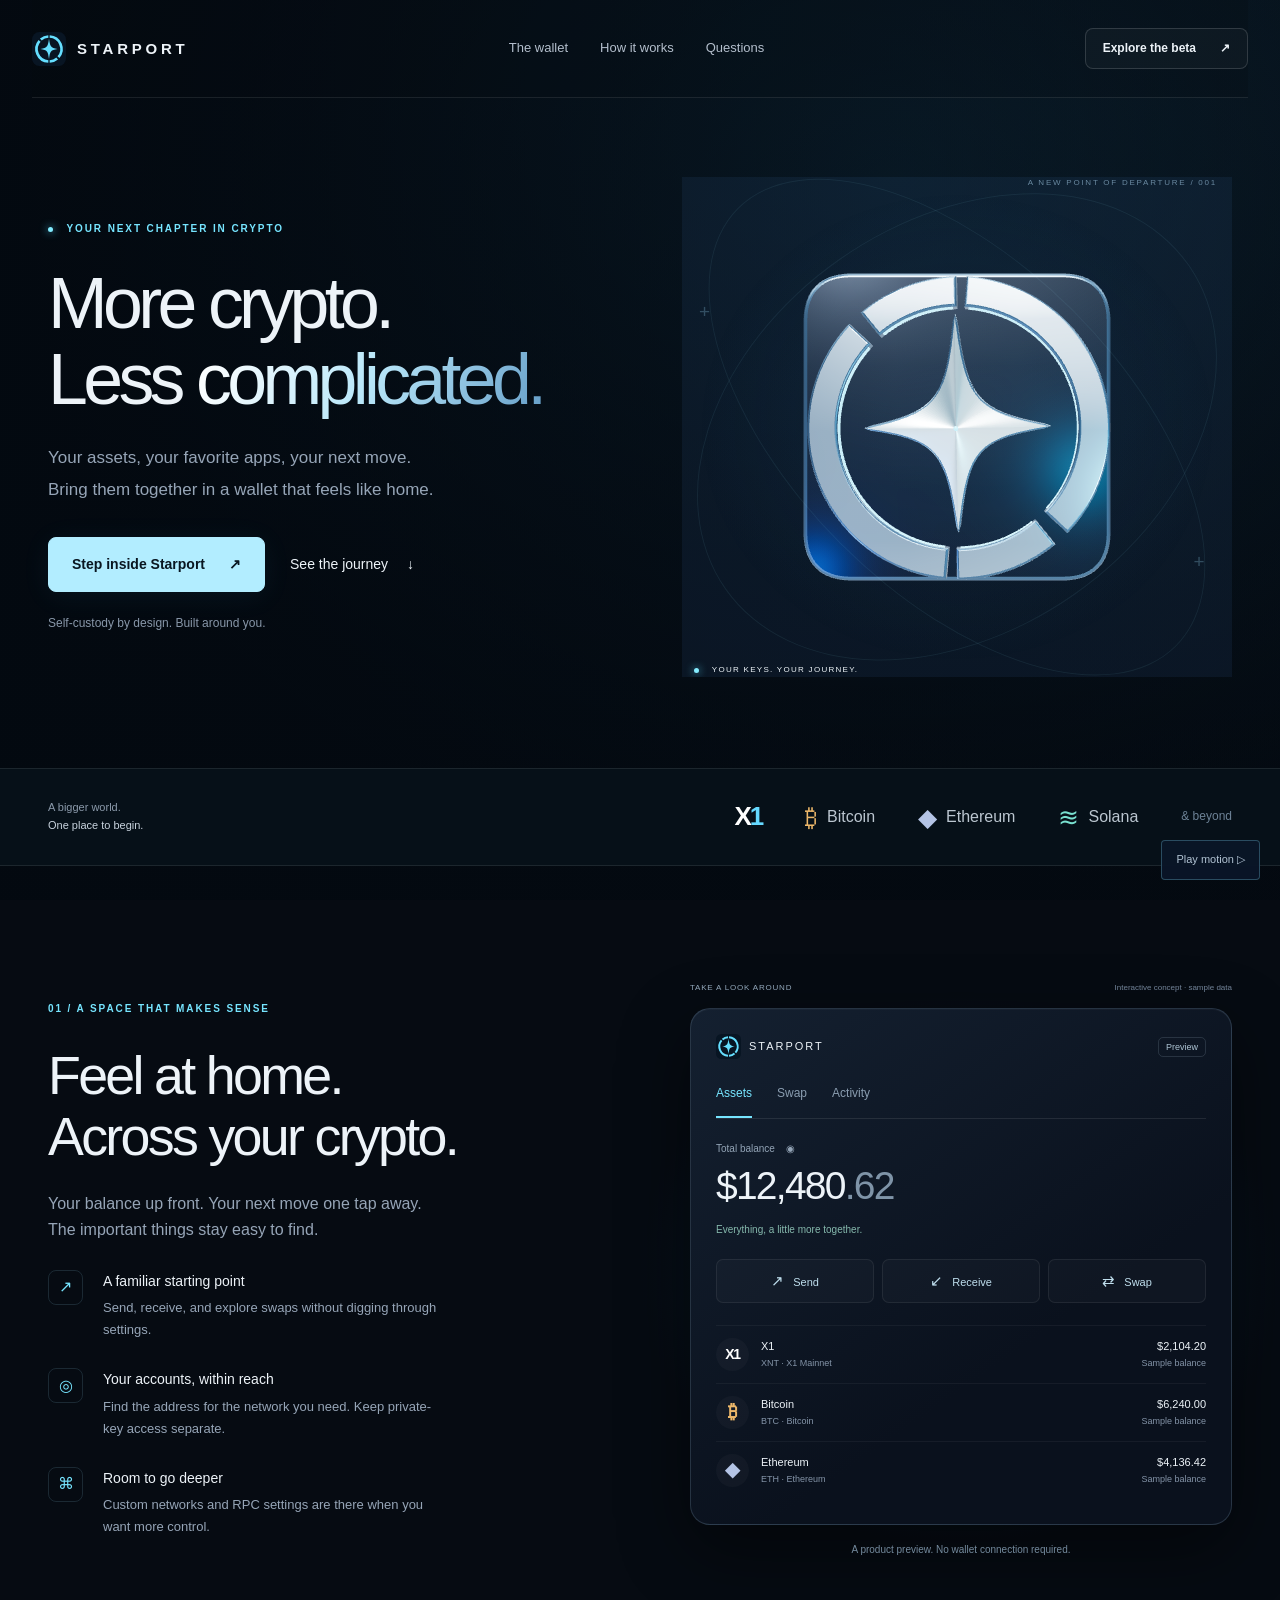
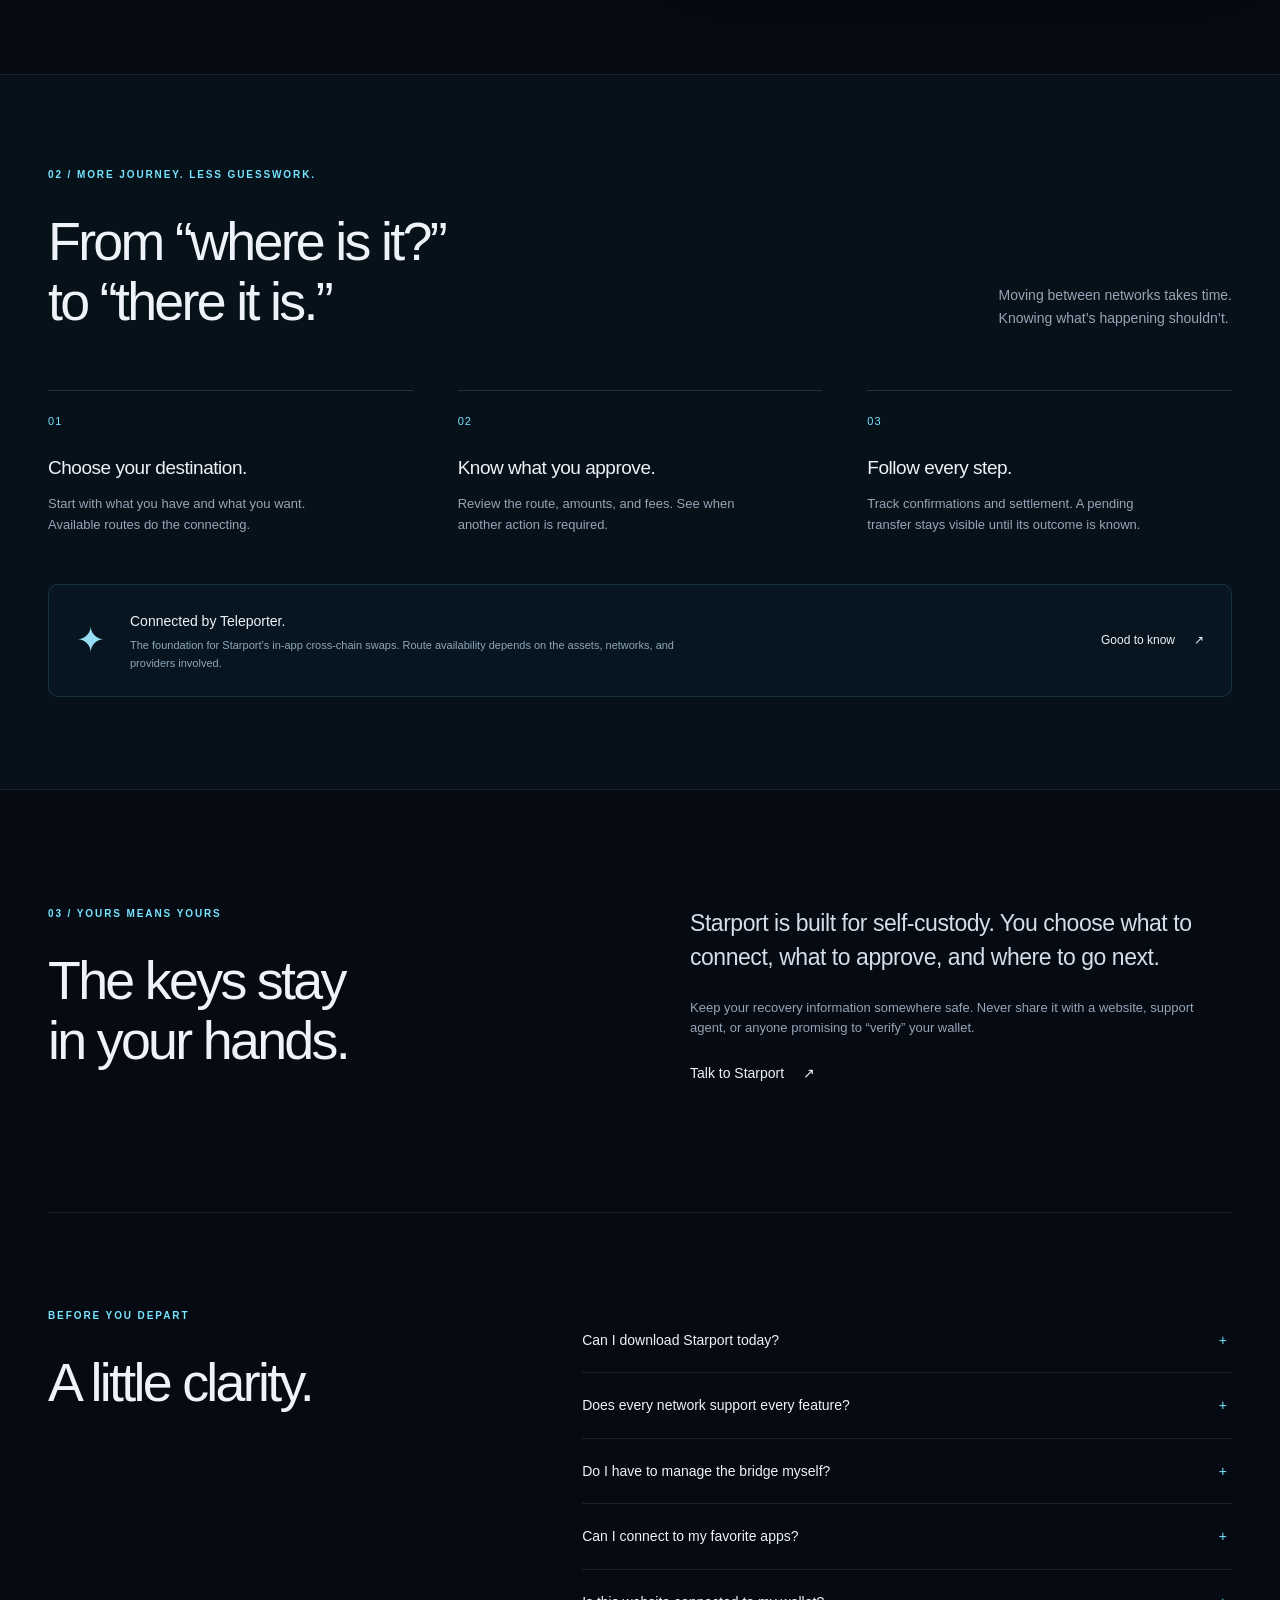
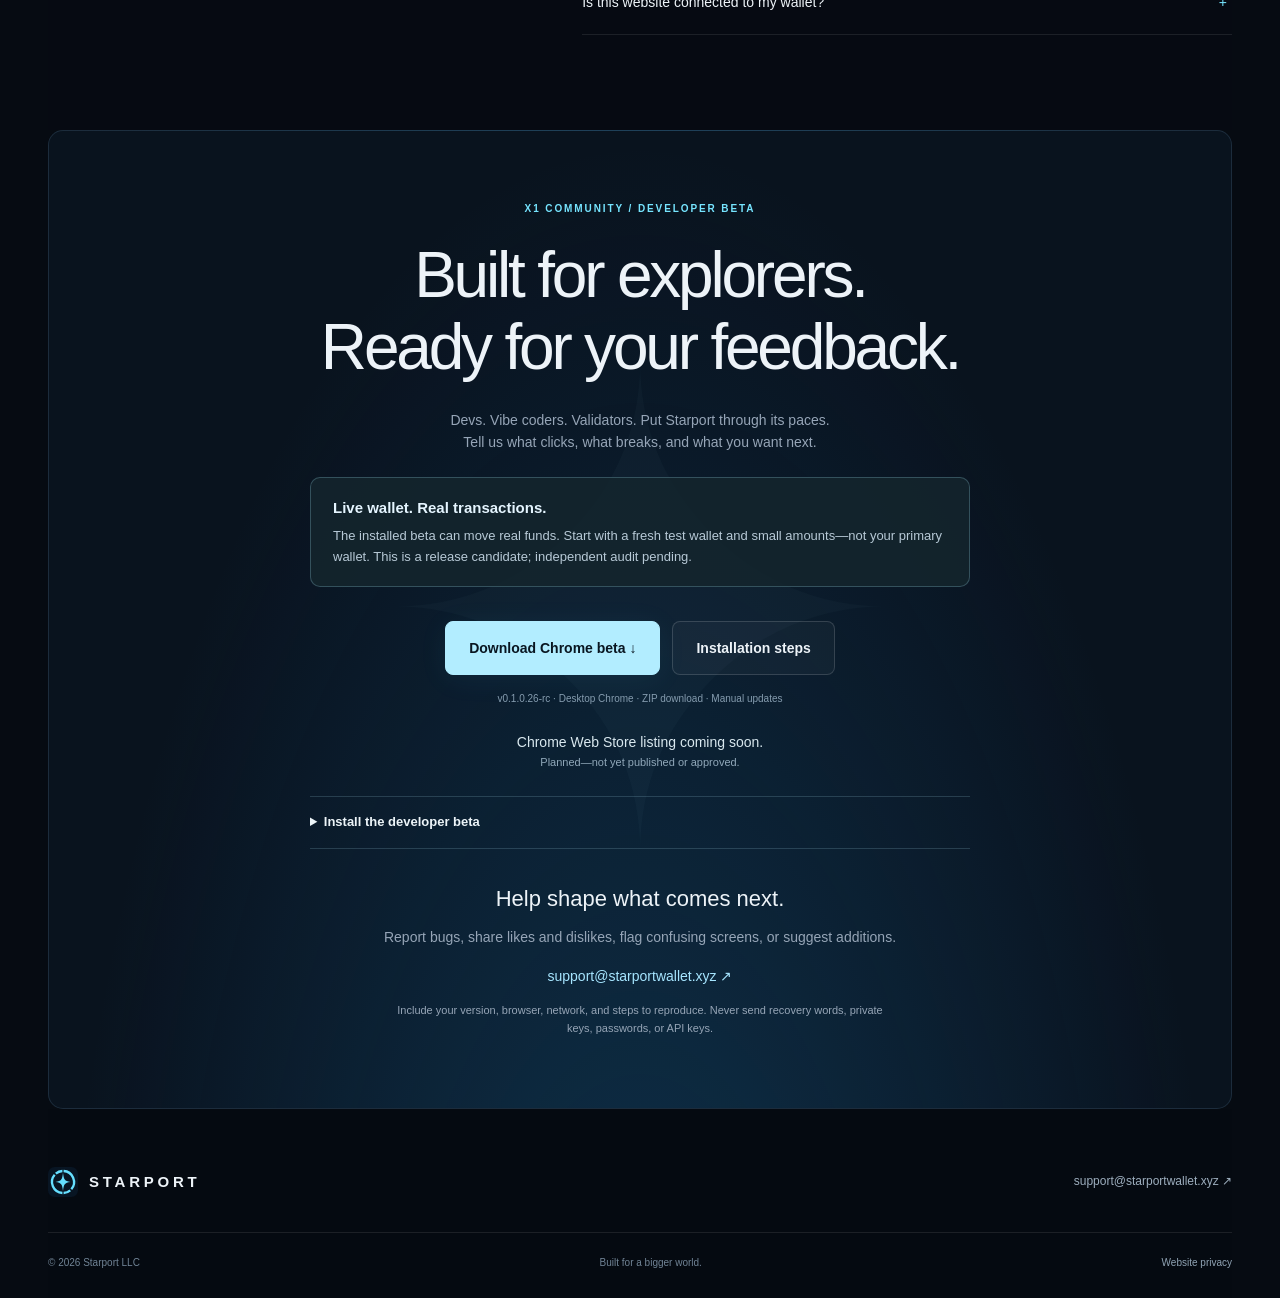
==== commit 966db3d4: "release: beta 0.1.0.26 — shielded Zcash (NU6.3/Ironwood) + release-optimized engine (726 tests)" ====
--- a/index.html
+++ b/index.html
@@ -60,7 +60,7 @@
 
 <section class="wrap faq-section" id="questions"><div><p class="eyebrow">BEFORE YOU DEPART</p><h2>A little clarity.</h2></div><div class="faqs"><details><summary>Can I download Starport today?</summary><p>Yes. Experienced users can download the live developer beta below and load it unpacked in desktop Chrome. Mainnet transactions use real funds. The Chrome Web Store listing is coming soon (planned; not yet published or approved). iOS and Android are planned.</p></details><details><summary>Does every network support every feature?</summary><p>No. Holding assets, connecting to an app, signing transactions, and in-app swaps are different capabilities. Availability varies by network and route. A custom RPC does not automatically enable swaps or token-price data.</p></details><details><summary>Do I have to manage the bridge myself?</summary><p>Starport brings supported routes and their progress into the wallet. Networks still need time to confirm transactions, and some routes may need another approval or a recovery step. The wallet should tell you when action is required.</p></details><details><summary>Can I connect to my favorite apps?</summary><p>Connection depends on the app’s wallet discovery and the network it uses. Starport’s browser extension is being tested with compatible apps. Some apps need to add Starport to their wallet picker.</p></details><details><summary>Is this website connected to my wallet?</summary><p>No. The preview uses sample data and cannot sign or send transactions. It does not ask for your seed phrase, private key, or wallet connection.</p></details></div></section> 
-<section class="wrap access" id="access"><div class="access-glow" aria-hidden="true">✦</div><p class="eyebrow">X1 COMMUNITY / DEVELOPER BETA</p><h2>Built for explorers.<br>Ready for your feedback.</h2><p>Devs. Vibe coders. Validators. Put Starport through its paces.<br>Tell us what clicks, what breaks, and what you want next.</p><div class="live-notice"><strong>Live wallet. Real transactions.</strong><span>The installed beta can move real funds. Start with a fresh test wallet and small amounts—not your primary wallet. This is a release candidate; independent audit pending.</span></div><div class="beta-actions"><a class="button primary" href="downloads/STARPORT_BETA_0.1.0.25.zip" download>Download Chrome beta ↓</a><a class="button" href="#beta-install">Installation steps</a></div><span class="access-note">v0.1.0.25-rc · Desktop Chrome · ZIP download · Manual updates</span><p class="store-note">Chrome Web Store listing coming soon.<small>Planned—not yet published or approved.</small></p><details class="beta-details" id="beta-install"><summary>Install the developer beta</summary><ol><li>Download and extract the ZIP into a permanent folder.</li><li>Open <code>chrome://extensions</code> in Chrome and turn on <strong>Developer mode</strong>.</li><li>Choose <strong>Load unpacked</strong> and select the package’s <strong>extension</strong> folder containing <code>manifest.json</code>.</li><li>Pin Starport, open it, and create a separate beta wallet. Back up your recovery information privately.</li></ol><p>This unpacked build requires manual updates. Finish pending approvals and back up recovery information before updating. Do not uninstall or clear storage to update.</p><a href="downloads/START_HERE.txt" download>Full testing and update guide ↗</a> · <a href="downloads/SHA256SUMS.txt">Package checksum ↗</a><p class="build-limit">672 unit/regression tests passed. Fresh integrated browser testing for this build remains outstanding. Some swap routes require provider configuration.</p></details><div class="beta-feedback"><h3>Help shape what comes next.</h3><p>Report bugs, share likes and dislikes, flag confusing screens, or suggest additions.</p><a class="text-link" href="mailto:support@starportwallet.xyz?subject=Starport%20beta%200.1.0.25%20%E2%80%94%20feedback&body=Type%3A%20Bug%20%2F%20Feedback%20%2F%20Feature%20request%0AChrome%20version%20and%20OS%3A%0ANetwork%20and%20site%3A%0ASteps%20to%20reproduce%3A%0AExpected%20%2F%20actual%20result%3A%0AWhat%20I%20liked%20%2F%20disliked%3A%0ASuggested%20additions%3A%0A%0ADo%20not%20include%20recovery%20words%2C%20private%20keys%2C%20passwords%2C%20or%20API%20keys.">support@starportwallet.xyz ↗</a><p class="feedback-hint">Include your version, browser, network, and steps to reproduce. Never send recovery words, private keys, passwords, or API keys.</p></div></section>+<section class="wrap access" id="access"><div class="access-glow" aria-hidden="true">✦</div><p class="eyebrow">X1 COMMUNITY / DEVELOPER BETA</p><h2>Built for explorers.<br>Ready for your feedback.</h2><p>Devs. Vibe coders. Validators. Put Starport through its paces.<br>Tell us what clicks, what breaks, and what you want next.</p><div class="live-notice"><strong>Live wallet. Real transactions.</strong><span>The installed beta can move real funds. Start with a fresh test wallet and small amounts—not your primary wallet. This is a release candidate; independent audit pending.</span></div><div class="beta-actions"><a class="button primary" href="downloads/STARPORT_BETA_0.1.0.26.zip" download>Download Chrome beta ↓</a><a class="button" href="#beta-install">Installation steps</a></div><span class="access-note">v0.1.0.26-rc · Desktop Chrome · ZIP download · Manual updates</span><p class="store-note">Chrome Web Store listing coming soon.<small>Planned—not yet published or approved.</small></p><details class="beta-details" id="beta-install"><summary>Install the developer beta</summary><ol><li>Download and extract the ZIP into a permanent folder.</li><li>Open <code>chrome://extensions</code> in Chrome and turn on <strong>Developer mode</strong>.</li><li>Choose <strong>Load unpacked</strong> and select the package’s <strong>extension</strong> folder containing <code>manifest.json</code>.</li><li>Pin Starport, open it, and create a separate beta wallet. Back up your recovery information privately.</li></ol><p>This unpacked build requires manual updates. Finish pending approvals and back up recovery information before updating. Do not uninstall or clear storage to update.</p><a href="downloads/START_HERE.txt" download>Full testing and update guide ↗</a> · <a href="downloads/SHA256SUMS.txt">Package checksum ↗</a><p class="build-limit">726 unit/regression tests passed. Fresh integrated browser testing for this build remains outstanding. Some swap routes require provider configuration.</p></details><div class="beta-feedback"><h3>Help shape what comes next.</h3><p>Report bugs, share likes and dislikes, flag confusing screens, or suggest additions.</p><a class="text-link" href="mailto:support@starportwallet.xyz?subject=Starport%20beta%200.1.0.26%20%E2%80%94%20feedback&body=Type%3A%20Bug%20%2F%20Feedback%20%2F%20Feature%20request%0AChrome%20version%20and%20OS%3A%0ANetwork%20and%20site%3A%0ASteps%20to%20reproduce%3A%0AExpected%20%2F%20actual%20result%3A%0AWhat%20I%20liked%20%2F%20disliked%3A%0ASuggested%20additions%3A%0A%0ADo%20not%20include%20recovery%20words%2C%20private%20keys%2C%20passwords%2C%20or%20API%20keys.">support@starportwallet.xyz ↗</a><p class="feedback-hint">Include your version, browser, network, and steps to reproduce. Never send recovery words, private keys, passwords, or API keys.</p></div></section> 
 </main> 
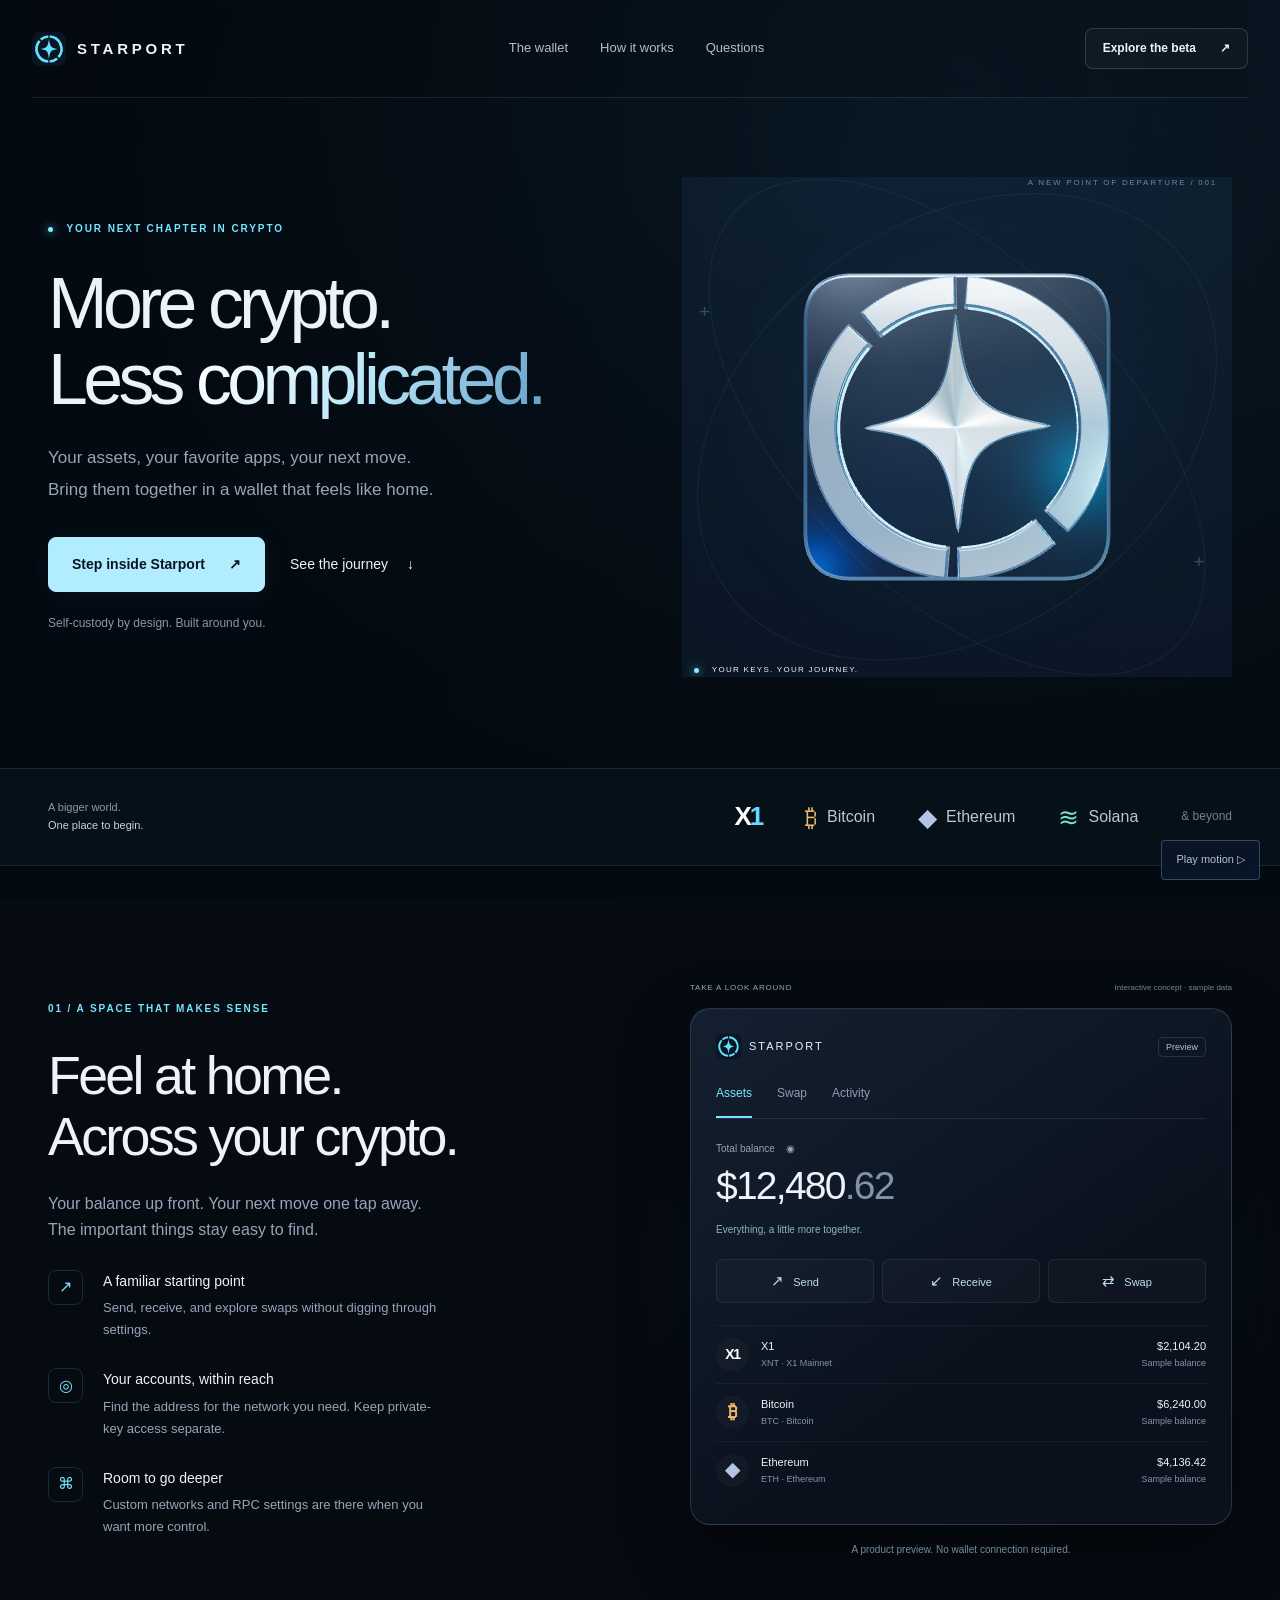
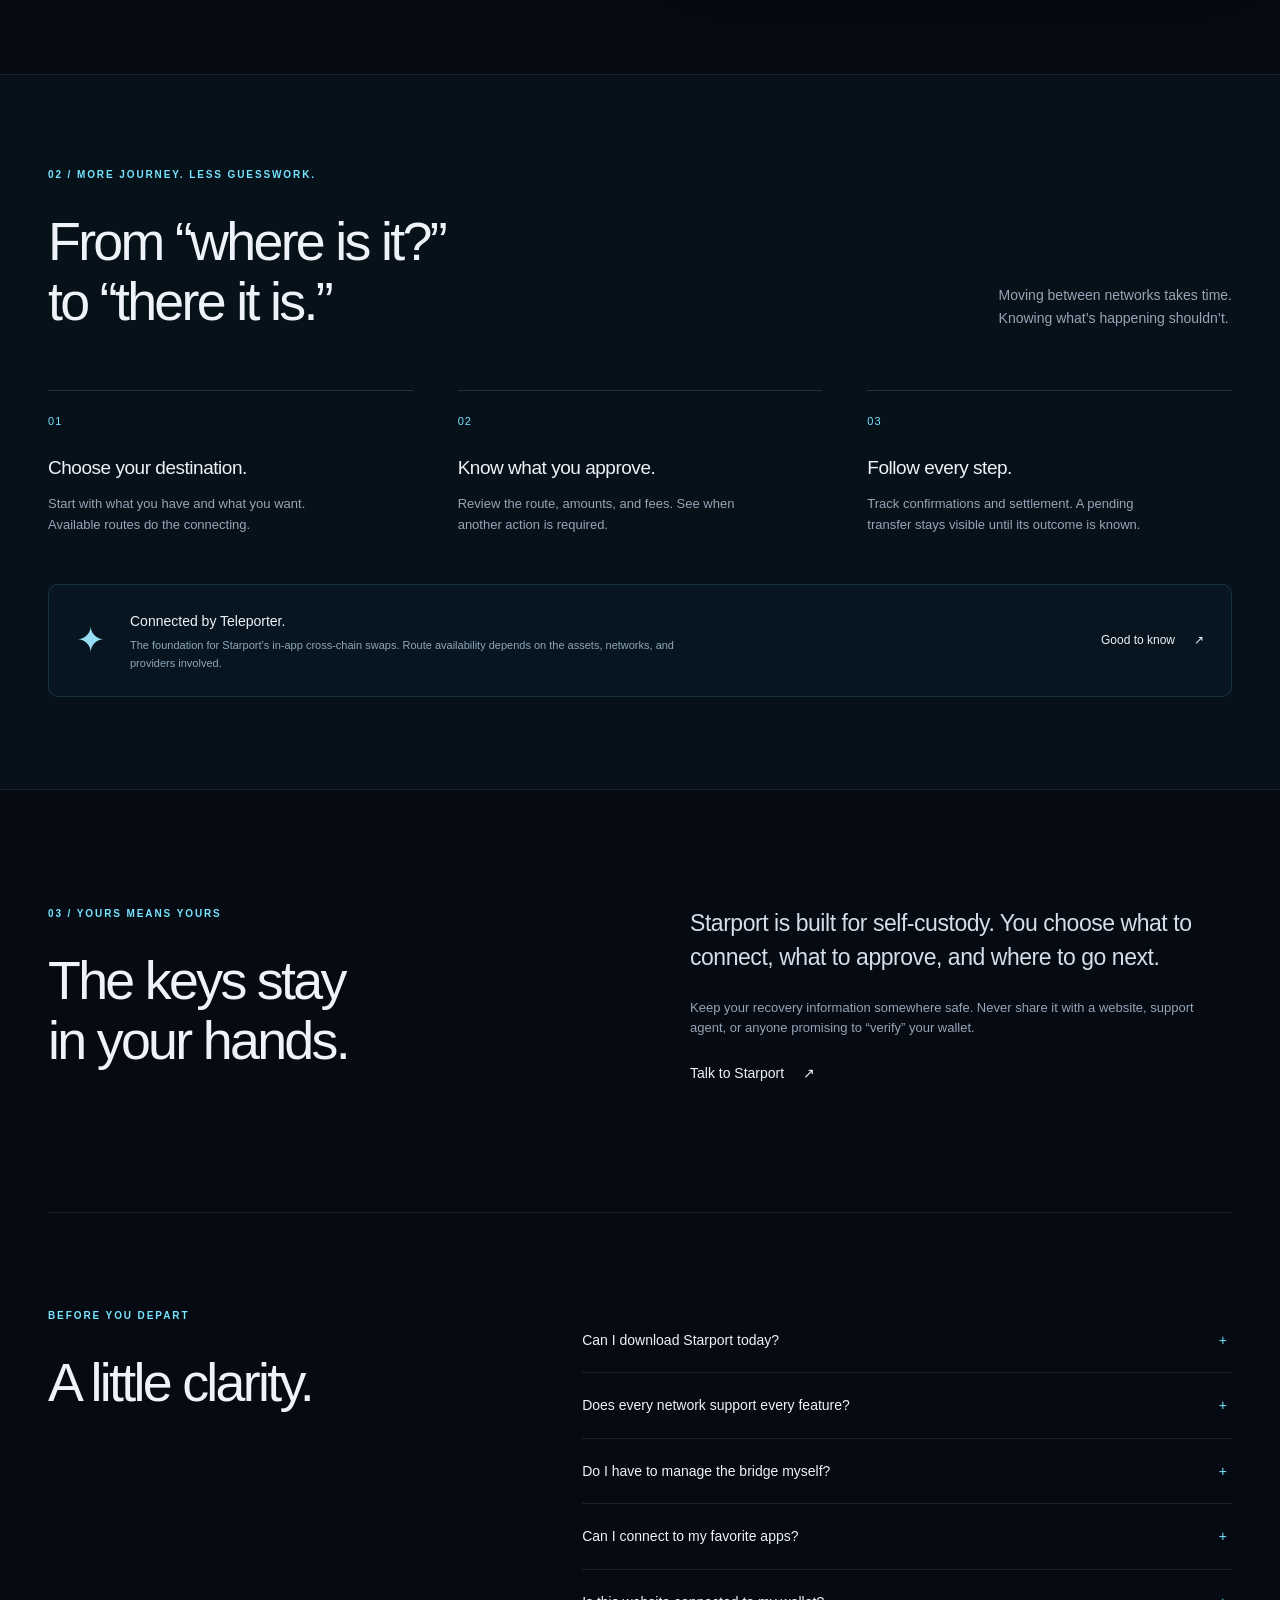
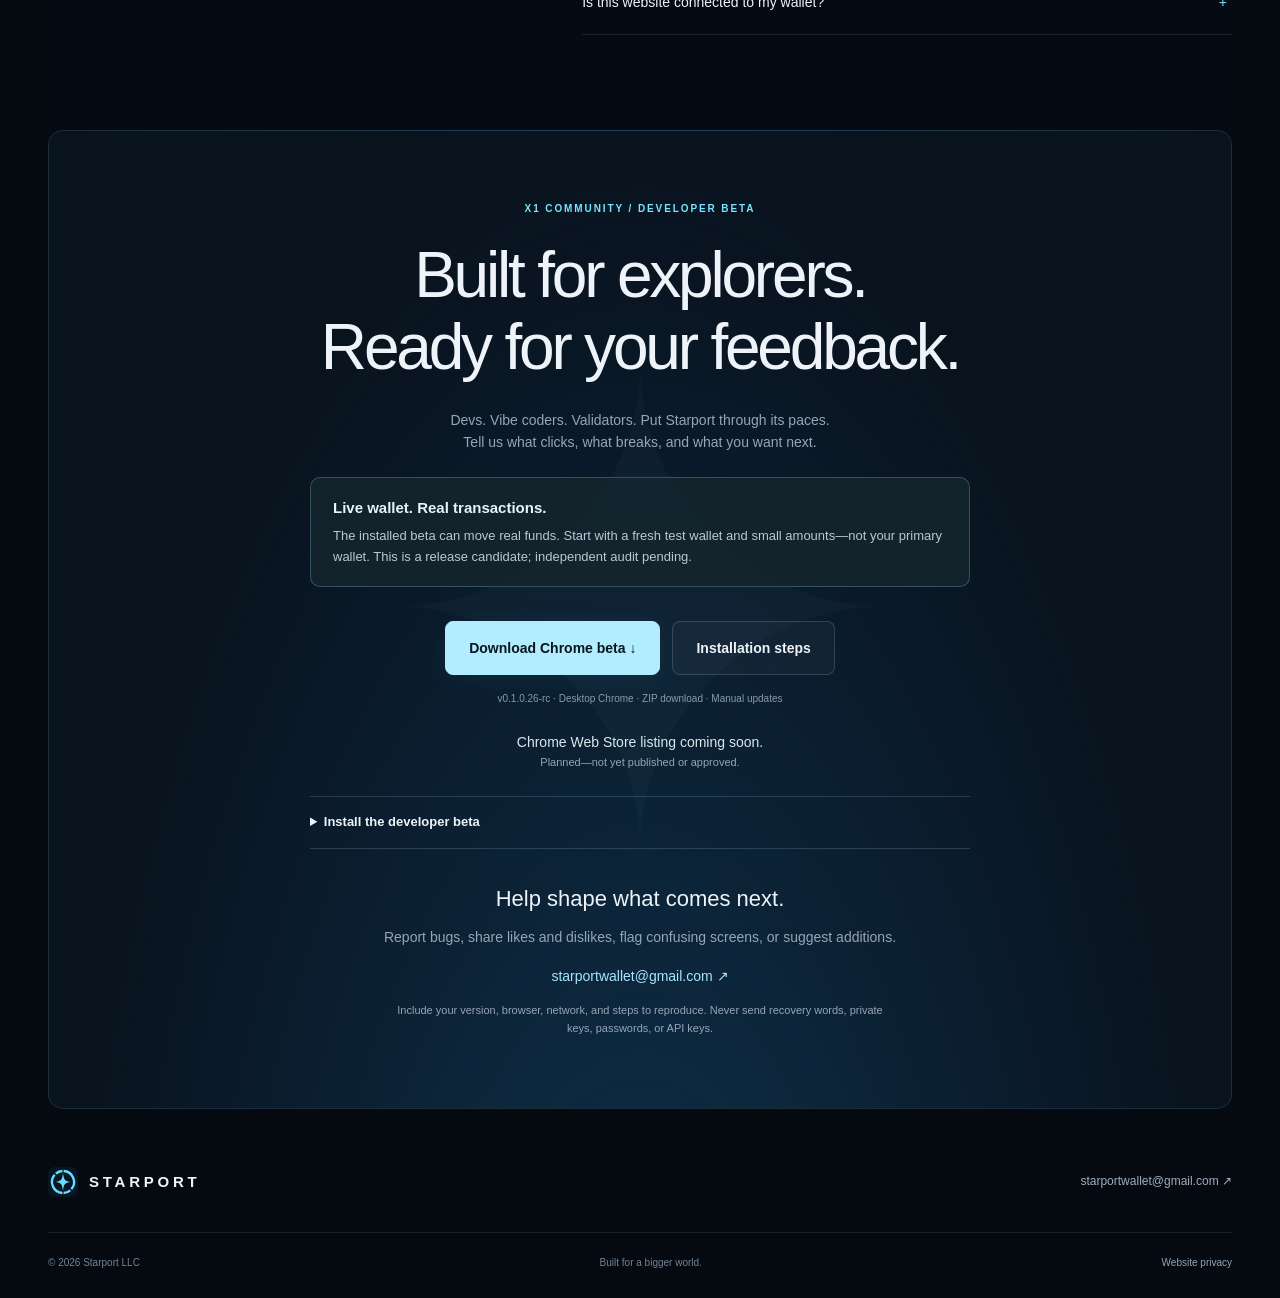
==== commit e231c9b4: "chore: support email -> starportwallet@gmail.com; rebuild beta ZIP" ====
--- a/index.html
+++ b/index.html
@@ -56,15 +56,15 @@
 
 <section class="journey-section" id="journey"><div class="wrap"><div class="section-heading"><div><p class="eyebrow">02 / MORE JOURNEY. LESS GUESSWORK.</p><h2>From “where is it?”<br>to “there it is.”</h2></div><p>Moving between networks takes time.<br>Knowing what’s happening shouldn’t.</p></div><div class="journey-steps"><article><span class="step-number">01</span><h3>Choose your destination.</h3><p>Start with what you have and what you want. Available routes do the connecting.</p></article><article><span class="step-number">02</span><h3>Know what you approve.</h3><p>Review the route, amounts, and fees. See when another action is required.</p></article><article><span class="step-number">03</span><h3>Follow every step.</h3><p>Track confirmations and settlement. A pending transfer stays visible until its outcome is known.</p></article></div><div class="teleporter"><span class="mini-star">✦</span><div><strong>Connected by Teleporter.</strong><p>The foundation for Starport’s in-app cross-chain swaps. Route availability depends on the assets, networks, and providers involved.</p></div><a class="text-link" href="#questions">Good to know <span aria-hidden="true">↗</span></a></div></div></section> 
-<section class="section wrap ownership"><div><p class="eyebrow">03 / YOURS MEANS YOURS</p><h2>The keys stay<br>in your hands.</h2></div><div><p class="large-copy">Starport is built for self-custody. You choose what to connect, what to approve, and where to go next.</p><p>Keep your recovery information somewhere safe. Never share it with a website, support agent, or anyone promising to “verify” your wallet.</p><a class="text-link" href="mailto:support@starportwallet.xyz">Talk to Starport <span aria-hidden="true">↗</span></a></div></section>+<section class="section wrap ownership"><div><p class="eyebrow">03 / YOURS MEANS YOURS</p><h2>The keys stay<br>in your hands.</h2></div><div><p class="large-copy">Starport is built for self-custody. You choose what to connect, what to approve, and where to go next.</p><p>Keep your recovery information somewhere safe. Never share it with a website, support agent, or anyone promising to “verify” your wallet.</p><a class="text-link" href="mailto:starportwallet@gmail.com">Talk to Starport <span aria-hidden="true">↗</span></a></div></section> 
 <section class="wrap faq-section" id="questions"><div><p class="eyebrow">BEFORE YOU DEPART</p><h2>A little clarity.</h2></div><div class="faqs"><details><summary>Can I download Starport today?</summary><p>Yes. Experienced users can download the live developer beta below and load it unpacked in desktop Chrome. Mainnet transactions use real funds. The Chrome Web Store listing is coming soon (planned; not yet published or approved). iOS and Android are planned.</p></details><details><summary>Does every network support every feature?</summary><p>No. Holding assets, connecting to an app, signing transactions, and in-app swaps are different capabilities. Availability varies by network and route. A custom RPC does not automatically enable swaps or token-price data.</p></details><details><summary>Do I have to manage the bridge myself?</summary><p>Starport brings supported routes and their progress into the wallet. Networks still need time to confirm transactions, and some routes may need another approval or a recovery step. The wallet should tell you when action is required.</p></details><details><summary>Can I connect to my favorite apps?</summary><p>Connection depends on the app’s wallet discovery and the network it uses. Starport’s browser extension is being tested with compatible apps. Some apps need to add Starport to their wallet picker.</p></details><details><summary>Is this website connected to my wallet?</summary><p>No. The preview uses sample data and cannot sign or send transactions. It does not ask for your seed phrase, private key, or wallet connection.</p></details></div></section> 
-<section class="wrap access" id="access"><div class="access-glow" aria-hidden="true">✦</div><p class="eyebrow">X1 COMMUNITY / DEVELOPER BETA</p><h2>Built for explorers.<br>Ready for your feedback.</h2><p>Devs. Vibe coders. Validators. Put Starport through its paces.<br>Tell us what clicks, what breaks, and what you want next.</p><div class="live-notice"><strong>Live wallet. Real transactions.</strong><span>The installed beta can move real funds. Start with a fresh test wallet and small amounts—not your primary wallet. This is a release candidate; independent audit pending.</span></div><div class="beta-actions"><a class="button primary" href="downloads/STARPORT_BETA_0.1.0.26.zip" download>Download Chrome beta ↓</a><a class="button" href="#beta-install">Installation steps</a></div><span class="access-note">v0.1.0.26-rc · Desktop Chrome · ZIP download · Manual updates</span><p class="store-note">Chrome Web Store listing coming soon.<small>Planned—not yet published or approved.</small></p><details class="beta-details" id="beta-install"><summary>Install the developer beta</summary><ol><li>Download and extract the ZIP into a permanent folder.</li><li>Open <code>chrome://extensions</code> in Chrome and turn on <strong>Developer mode</strong>.</li><li>Choose <strong>Load unpacked</strong> and select the package’s <strong>extension</strong> folder containing <code>manifest.json</code>.</li><li>Pin Starport, open it, and create a separate beta wallet. Back up your recovery information privately.</li></ol><p>This unpacked build requires manual updates. Finish pending approvals and back up recovery information before updating. Do not uninstall or clear storage to update.</p><a href="downloads/START_HERE.txt" download>Full testing and update guide ↗</a> · <a href="downloads/SHA256SUMS.txt">Package checksum ↗</a><p class="build-limit">726 unit/regression tests passed. Fresh integrated browser testing for this build remains outstanding. Some swap routes require provider configuration.</p></details><div class="beta-feedback"><h3>Help shape what comes next.</h3><p>Report bugs, share likes and dislikes, flag confusing screens, or suggest additions.</p><a class="text-link" href="mailto:support@starportwallet.xyz?subject=Starport%20beta%200.1.0.26%20%E2%80%94%20feedback&body=Type%3A%20Bug%20%2F%20Feedback%20%2F%20Feature%20request%0AChrome%20version%20and%20OS%3A%0ANetwork%20and%20site%3A%0ASteps%20to%20reproduce%3A%0AExpected%20%2F%20actual%20result%3A%0AWhat%20I%20liked%20%2F%20disliked%3A%0ASuggested%20additions%3A%0A%0ADo%20not%20include%20recovery%20words%2C%20private%20keys%2C%20passwords%2C%20or%20API%20keys.">support@starportwallet.xyz ↗</a><p class="feedback-hint">Include your version, browser, network, and steps to reproduce. Never send recovery words, private keys, passwords, or API keys.</p></div></section>+<section class="wrap access" id="access"><div class="access-glow" aria-hidden="true">✦</div><p class="eyebrow">X1 COMMUNITY / DEVELOPER BETA</p><h2>Built for explorers.<br>Ready for your feedback.</h2><p>Devs. Vibe coders. Validators. Put Starport through its paces.<br>Tell us what clicks, what breaks, and what you want next.</p><div class="live-notice"><strong>Live wallet. Real transactions.</strong><span>The installed beta can move real funds. Start with a fresh test wallet and small amounts—not your primary wallet. This is a release candidate; independent audit pending.</span></div><div class="beta-actions"><a class="button primary" href="downloads/STARPORT_BETA_0.1.0.26.zip" download>Download Chrome beta ↓</a><a class="button" href="#beta-install">Installation steps</a></div><span class="access-note">v0.1.0.26-rc · Desktop Chrome · ZIP download · Manual updates</span><p class="store-note">Chrome Web Store listing coming soon.<small>Planned—not yet published or approved.</small></p><details class="beta-details" id="beta-install"><summary>Install the developer beta</summary><ol><li>Download and extract the ZIP into a permanent folder.</li><li>Open <code>chrome://extensions</code> in Chrome and turn on <strong>Developer mode</strong>.</li><li>Choose <strong>Load unpacked</strong> and select the package’s <strong>extension</strong> folder containing <code>manifest.json</code>.</li><li>Pin Starport, open it, and create a separate beta wallet. Back up your recovery information privately.</li></ol><p>This unpacked build requires manual updates. Finish pending approvals and back up recovery information before updating. Do not uninstall or clear storage to update.</p><a href="downloads/START_HERE.txt" download>Full testing and update guide ↗</a> · <a href="downloads/SHA256SUMS.txt">Package checksum ↗</a><p class="build-limit">726 unit/regression tests passed. Fresh integrated browser testing for this build remains outstanding. Some swap routes require provider configuration.</p></details><div class="beta-feedback"><h3>Help shape what comes next.</h3><p>Report bugs, share likes and dislikes, flag confusing screens, or suggest additions.</p><a class="text-link" href="mailto:starportwallet@gmail.com?subject=Starport%20beta%200.1.0.26%20%E2%80%94%20feedback&body=Type%3A%20Bug%20%2F%20Feedback%20%2F%20Feature%20request%0AChrome%20version%20and%20OS%3A%0ANetwork%20and%20site%3A%0ASteps%20to%20reproduce%3A%0AExpected%20%2F%20actual%20result%3A%0AWhat%20I%20liked%20%2F%20disliked%3A%0ASuggested%20additions%3A%0A%0ADo%20not%20include%20recovery%20words%2C%20private%20keys%2C%20passwords%2C%20or%20API%20keys.">starportwallet@gmail.com ↗</a><p class="feedback-hint">Include your version, browser, network, and steps to reproduce. Never send recovery words, private keys, passwords, or API keys.</p></div></section> 
 </main> 
-<footer class="wrap"><div class="footer-top"><a class="wordmark" href="#" aria-label="Starport home"><img src="assets/starport-mark.svg" width="30" height="30" alt="">STARPORT</a><a href="mailto:support@starportwallet.xyz">support@starportwallet.xyz ↗</a></div><div class="footer-bottom"><span>© 2026 Starport LLC</span><span>Built for a bigger world.</span><button class="text-link" id="site-privacy">Website privacy</button></div></footer>+<footer class="wrap"><div class="footer-top"><a class="wordmark" href="#" aria-label="Starport home"><img src="assets/starport-mark.svg" width="30" height="30" alt="">STARPORT</a><a href="mailto:starportwallet@gmail.com">starportwallet@gmail.com ↗</a></div><div class="footer-bottom"><span>© 2026 Starport LLC</span><span>Built for a bigger world.</span><button class="text-link" id="site-privacy">Website privacy</button></div></footer> 
 <dialog id="info-dialog" aria-labelledby="dialog-title" aria-describedby="dialog-copy"><form method="dialog"><button class="dialog-close" aria-label="Close dialog">×</button></form><p class="eyebrow">STARPORT / PREVIEW</p><h2 id="dialog-title"></h2><p id="dialog-copy"></p></dialog> 
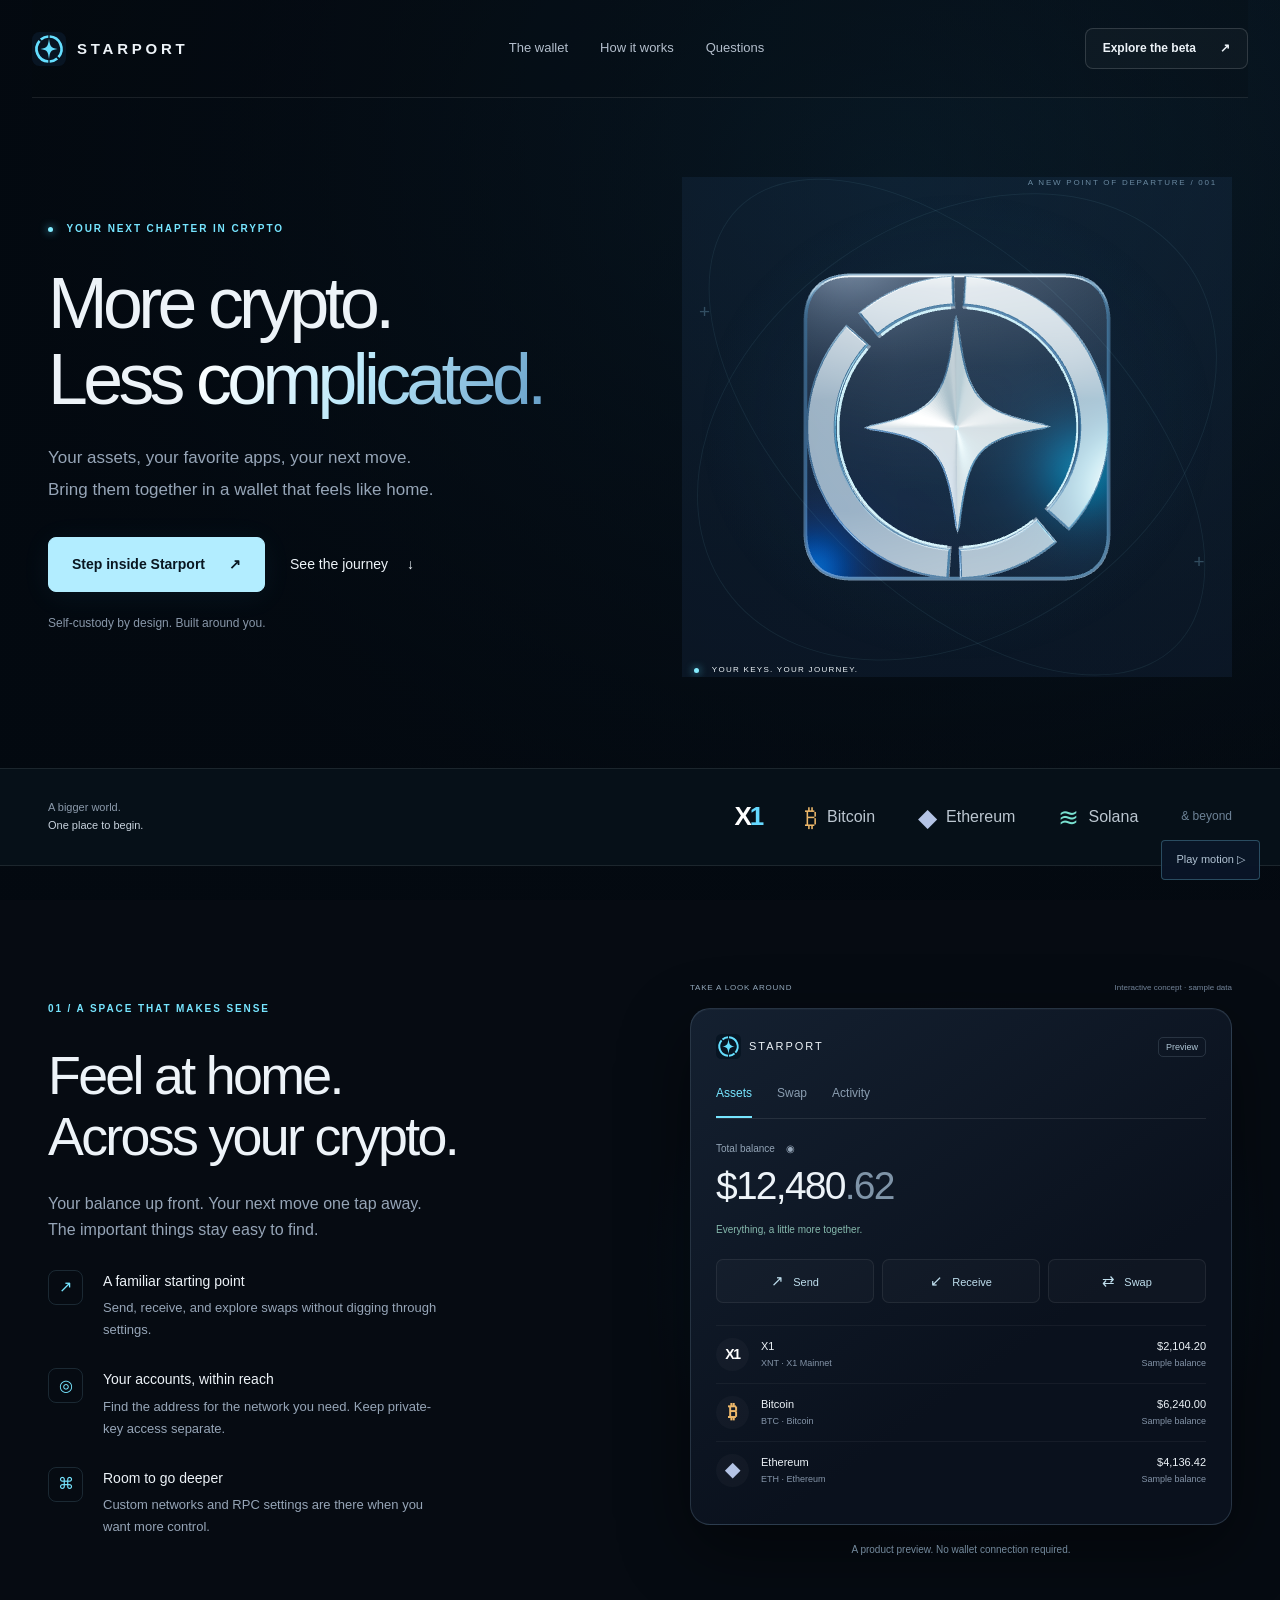
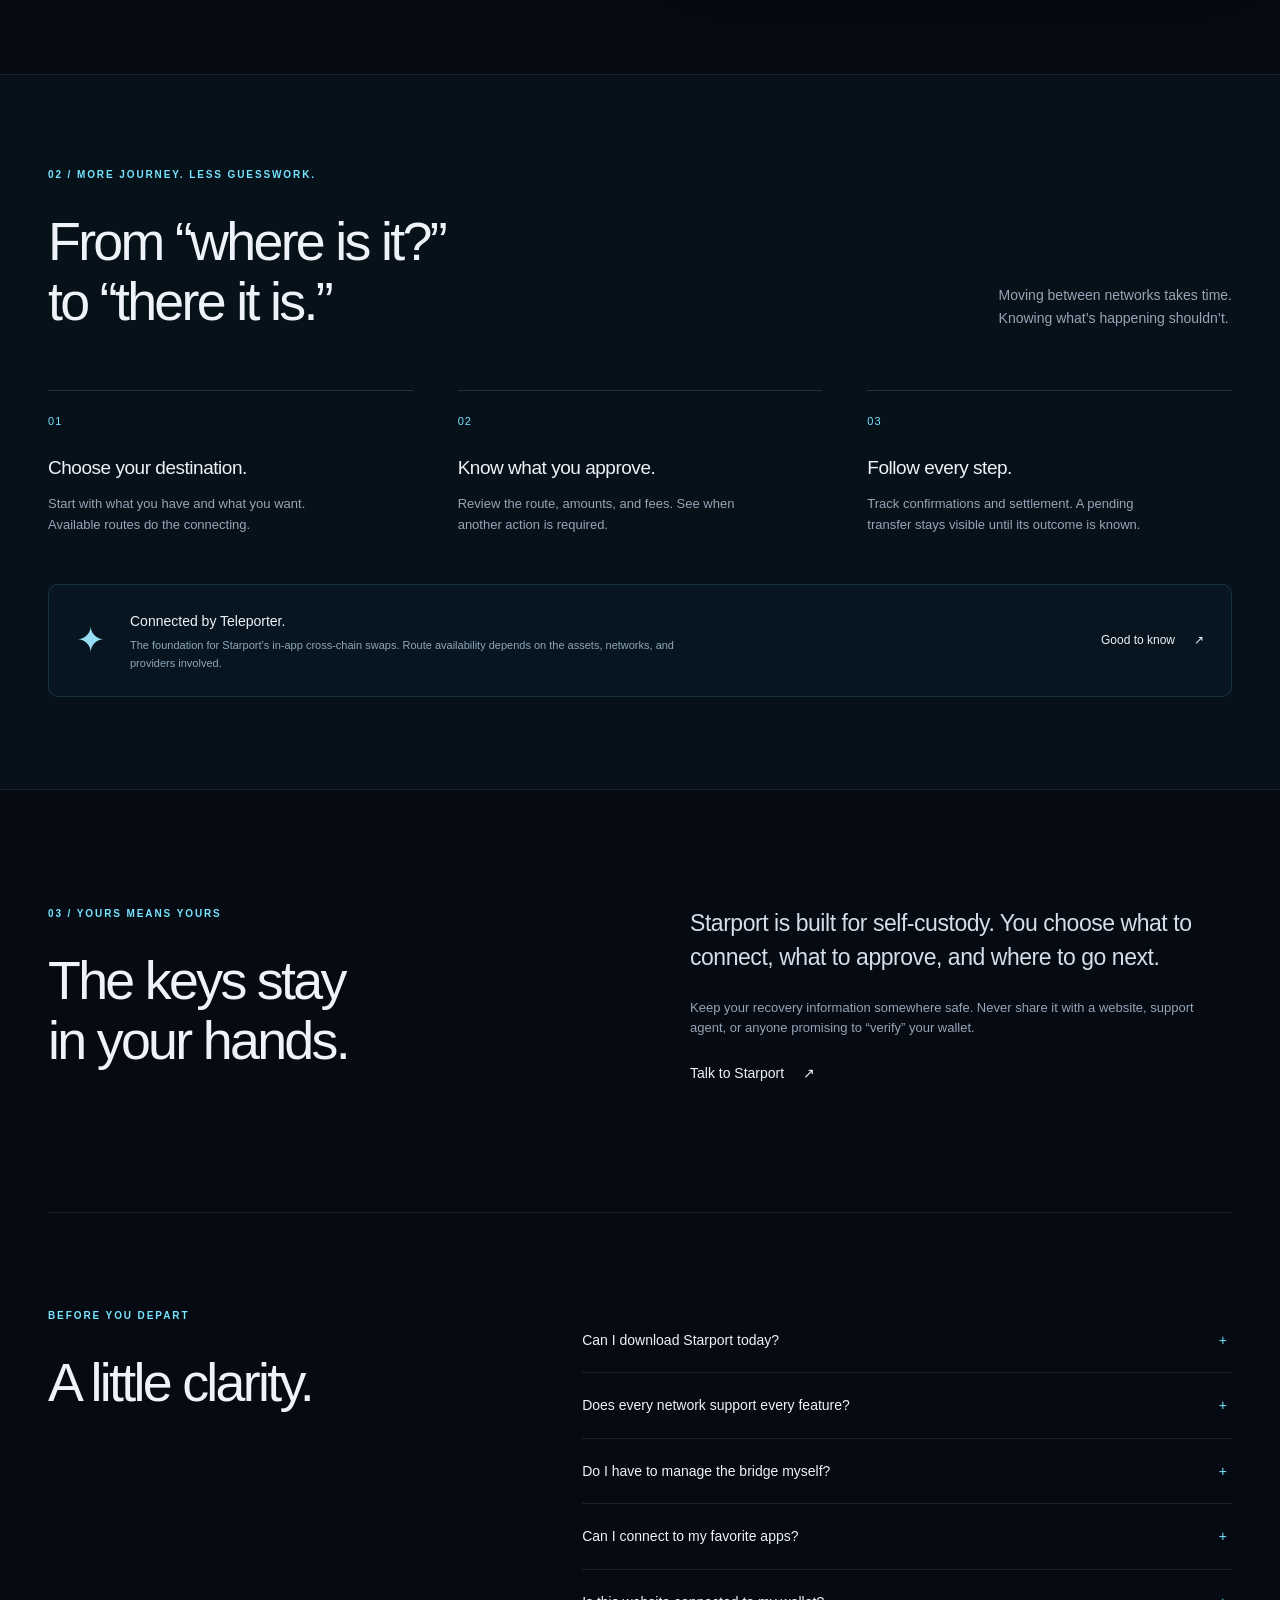
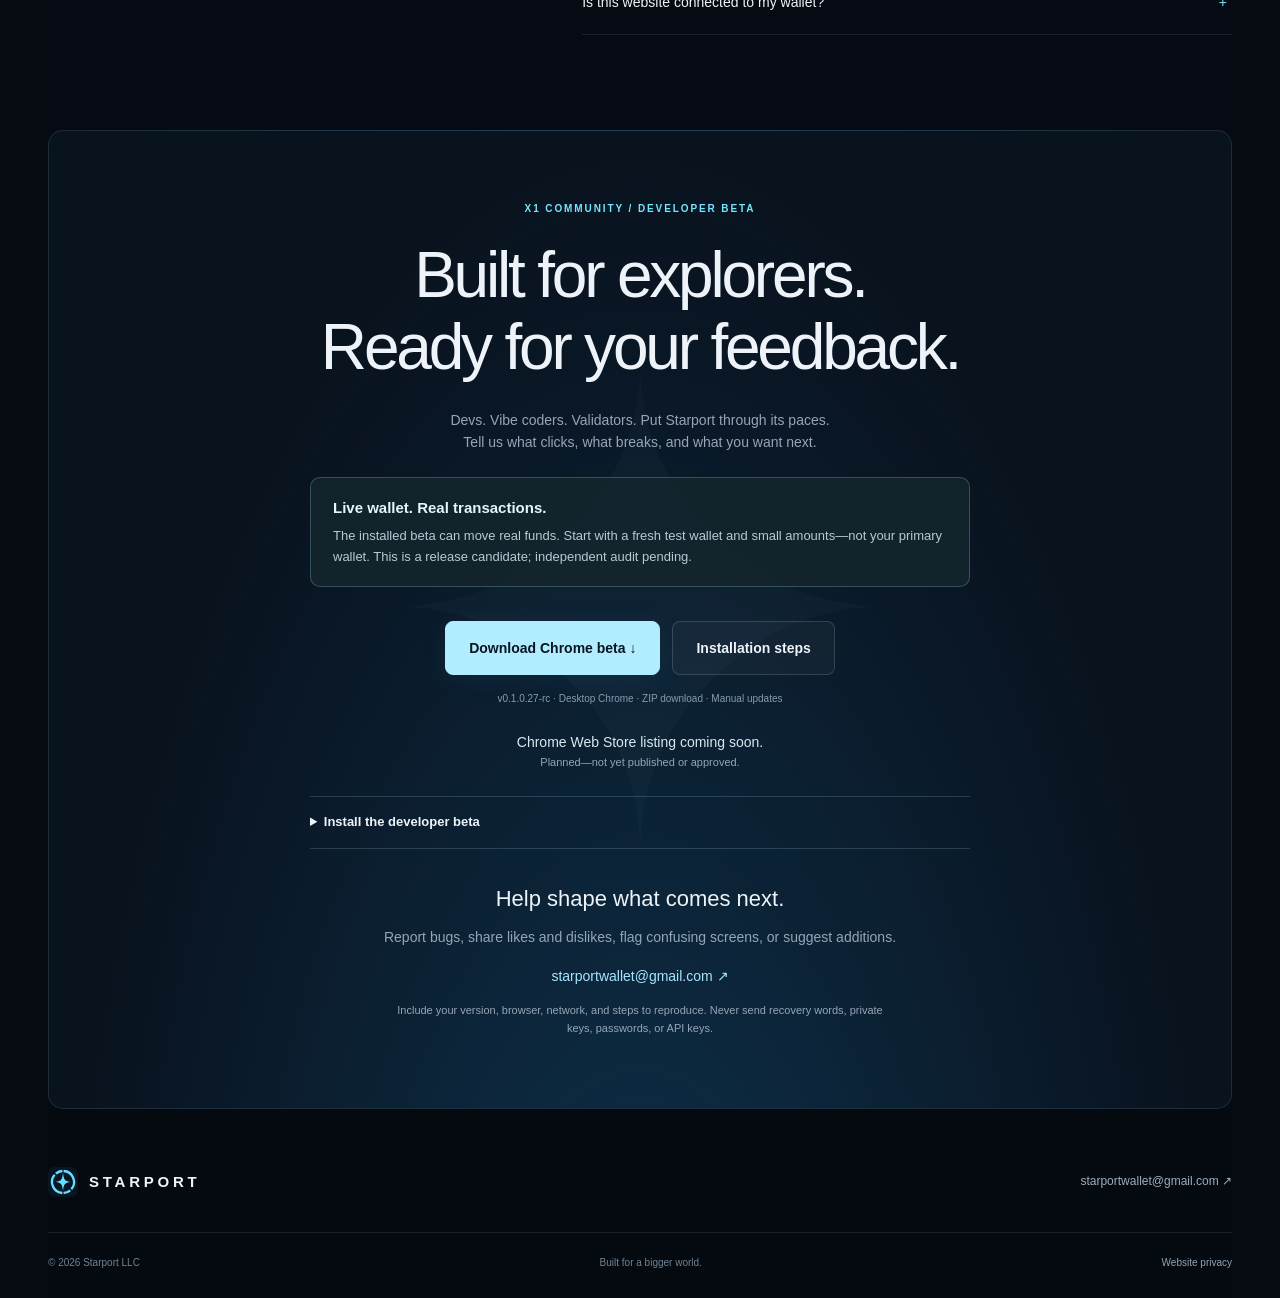
==== commit 0db6949e: "release: beta 0.1.0.27 — UI polish (overflow/dropdowns/buttons/fixed nav) + XDEX Brave doc" ====
--- a/index.html
+++ b/index.html
@@ -60,7 +60,7 @@
 
 <section class="wrap faq-section" id="questions"><div><p class="eyebrow">BEFORE YOU DEPART</p><h2>A little clarity.</h2></div><div class="faqs"><details><summary>Can I download Starport today?</summary><p>Yes. Experienced users can download the live developer beta below and load it unpacked in desktop Chrome. Mainnet transactions use real funds. The Chrome Web Store listing is coming soon (planned; not yet published or approved). iOS and Android are planned.</p></details><details><summary>Does every network support every feature?</summary><p>No. Holding assets, connecting to an app, signing transactions, and in-app swaps are different capabilities. Availability varies by network and route. A custom RPC does not automatically enable swaps or token-price data.</p></details><details><summary>Do I have to manage the bridge myself?</summary><p>Starport brings supported routes and their progress into the wallet. Networks still need time to confirm transactions, and some routes may need another approval or a recovery step. The wallet should tell you when action is required.</p></details><details><summary>Can I connect to my favorite apps?</summary><p>Connection depends on the app’s wallet discovery and the network it uses. Starport’s browser extension is being tested with compatible apps. Some apps need to add Starport to their wallet picker.</p></details><details><summary>Is this website connected to my wallet?</summary><p>No. The preview uses sample data and cannot sign or send transactions. It does not ask for your seed phrase, private key, or wallet connection.</p></details></div></section> 
-<section class="wrap access" id="access"><div class="access-glow" aria-hidden="true">✦</div><p class="eyebrow">X1 COMMUNITY / DEVELOPER BETA</p><h2>Built for explorers.<br>Ready for your feedback.</h2><p>Devs. Vibe coders. Validators. Put Starport through its paces.<br>Tell us what clicks, what breaks, and what you want next.</p><div class="live-notice"><strong>Live wallet. Real transactions.</strong><span>The installed beta can move real funds. Start with a fresh test wallet and small amounts—not your primary wallet. This is a release candidate; independent audit pending.</span></div><div class="beta-actions"><a class="button primary" href="downloads/STARPORT_BETA_0.1.0.26.zip" download>Download Chrome beta ↓</a><a class="button" href="#beta-install">Installation steps</a></div><span class="access-note">v0.1.0.26-rc · Desktop Chrome · ZIP download · Manual updates</span><p class="store-note">Chrome Web Store listing coming soon.<small>Planned—not yet published or approved.</small></p><details class="beta-details" id="beta-install"><summary>Install the developer beta</summary><ol><li>Download and extract the ZIP into a permanent folder.</li><li>Open <code>chrome://extensions</code> in Chrome and turn on <strong>Developer mode</strong>.</li><li>Choose <strong>Load unpacked</strong> and select the package’s <strong>extension</strong> folder containing <code>manifest.json</code>.</li><li>Pin Starport, open it, and create a separate beta wallet. Back up your recovery information privately.</li></ol><p>This unpacked build requires manual updates. Finish pending approvals and back up recovery information before updating. Do not uninstall or clear storage to update.</p><a href="downloads/START_HERE.txt" download>Full testing and update guide ↗</a> · <a href="downloads/SHA256SUMS.txt">Package checksum ↗</a><p class="build-limit">726 unit/regression tests passed. Fresh integrated browser testing for this build remains outstanding. Some swap routes require provider configuration.</p></details><div class="beta-feedback"><h3>Help shape what comes next.</h3><p>Report bugs, share likes and dislikes, flag confusing screens, or suggest additions.</p><a class="text-link" href="mailto:starportwallet@gmail.com?subject=Starport%20beta%200.1.0.26%20%E2%80%94%20feedback&body=Type%3A%20Bug%20%2F%20Feedback%20%2F%20Feature%20request%0AChrome%20version%20and%20OS%3A%0ANetwork%20and%20site%3A%0ASteps%20to%20reproduce%3A%0AExpected%20%2F%20actual%20result%3A%0AWhat%20I%20liked%20%2F%20disliked%3A%0ASuggested%20additions%3A%0A%0ADo%20not%20include%20recovery%20words%2C%20private%20keys%2C%20passwords%2C%20or%20API%20keys.">starportwallet@gmail.com ↗</a><p class="feedback-hint">Include your version, browser, network, and steps to reproduce. Never send recovery words, private keys, passwords, or API keys.</p></div></section>+<section class="wrap access" id="access"><div class="access-glow" aria-hidden="true">✦</div><p class="eyebrow">X1 COMMUNITY / DEVELOPER BETA</p><h2>Built for explorers.<br>Ready for your feedback.</h2><p>Devs. Vibe coders. Validators. Put Starport through its paces.<br>Tell us what clicks, what breaks, and what you want next.</p><div class="live-notice"><strong>Live wallet. Real transactions.</strong><span>The installed beta can move real funds. Start with a fresh test wallet and small amounts—not your primary wallet. This is a release candidate; independent audit pending.</span></div><div class="beta-actions"><a class="button primary" href="downloads/STARPORT_BETA_0.1.0.27.zip" download>Download Chrome beta ↓</a><a class="button" href="#beta-install">Installation steps</a></div><span class="access-note">v0.1.0.27-rc · Desktop Chrome · ZIP download · Manual updates</span><p class="store-note">Chrome Web Store listing coming soon.<small>Planned—not yet published or approved.</small></p><details class="beta-details" id="beta-install"><summary>Install the developer beta</summary><ol><li>Download and extract the ZIP into a permanent folder.</li><li>Open <code>chrome://extensions</code> in Chrome and turn on <strong>Developer mode</strong>.</li><li>Choose <strong>Load unpacked</strong> and select the package’s <strong>extension</strong> folder containing <code>manifest.json</code>.</li><li>Pin Starport, open it, and create a separate beta wallet. Back up your recovery information privately.</li></ol><p>This unpacked build requires manual updates. Finish pending approvals and back up recovery information before updating. Do not uninstall or clear storage to update.</p><a href="downloads/START_HERE.txt" download>Full testing and update guide ↗</a> · <a href="downloads/SHA256SUMS.txt">Package checksum ↗</a><p class="build-limit">727 unit/regression tests passed. Fresh integrated browser testing for this build remains outstanding. Some swap routes require provider configuration.</p></details><div class="beta-feedback"><h3>Help shape what comes next.</h3><p>Report bugs, share likes and dislikes, flag confusing screens, or suggest additions.</p><a class="text-link" href="mailto:starportwallet@gmail.com?subject=Starport%20beta%200.1.0.27%20%E2%80%94%20feedback&body=Type%3A%20Bug%20%2F%20Feedback%20%2F%20Feature%20request%0AChrome%20version%20and%20OS%3A%0ANetwork%20and%20site%3A%0ASteps%20to%20reproduce%3A%0AExpected%20%2F%20actual%20result%3A%0AWhat%20I%20liked%20%2F%20disliked%3A%0ASuggested%20additions%3A%0A%0ADo%20not%20include%20recovery%20words%2C%20private%20keys%2C%20passwords%2C%20or%20API%20keys.">starportwallet@gmail.com ↗</a><p class="feedback-hint">Include your version, browser, network, and steps to reproduce. Never send recovery words, private keys, passwords, or API keys.</p></div></section> 
 </main> 
